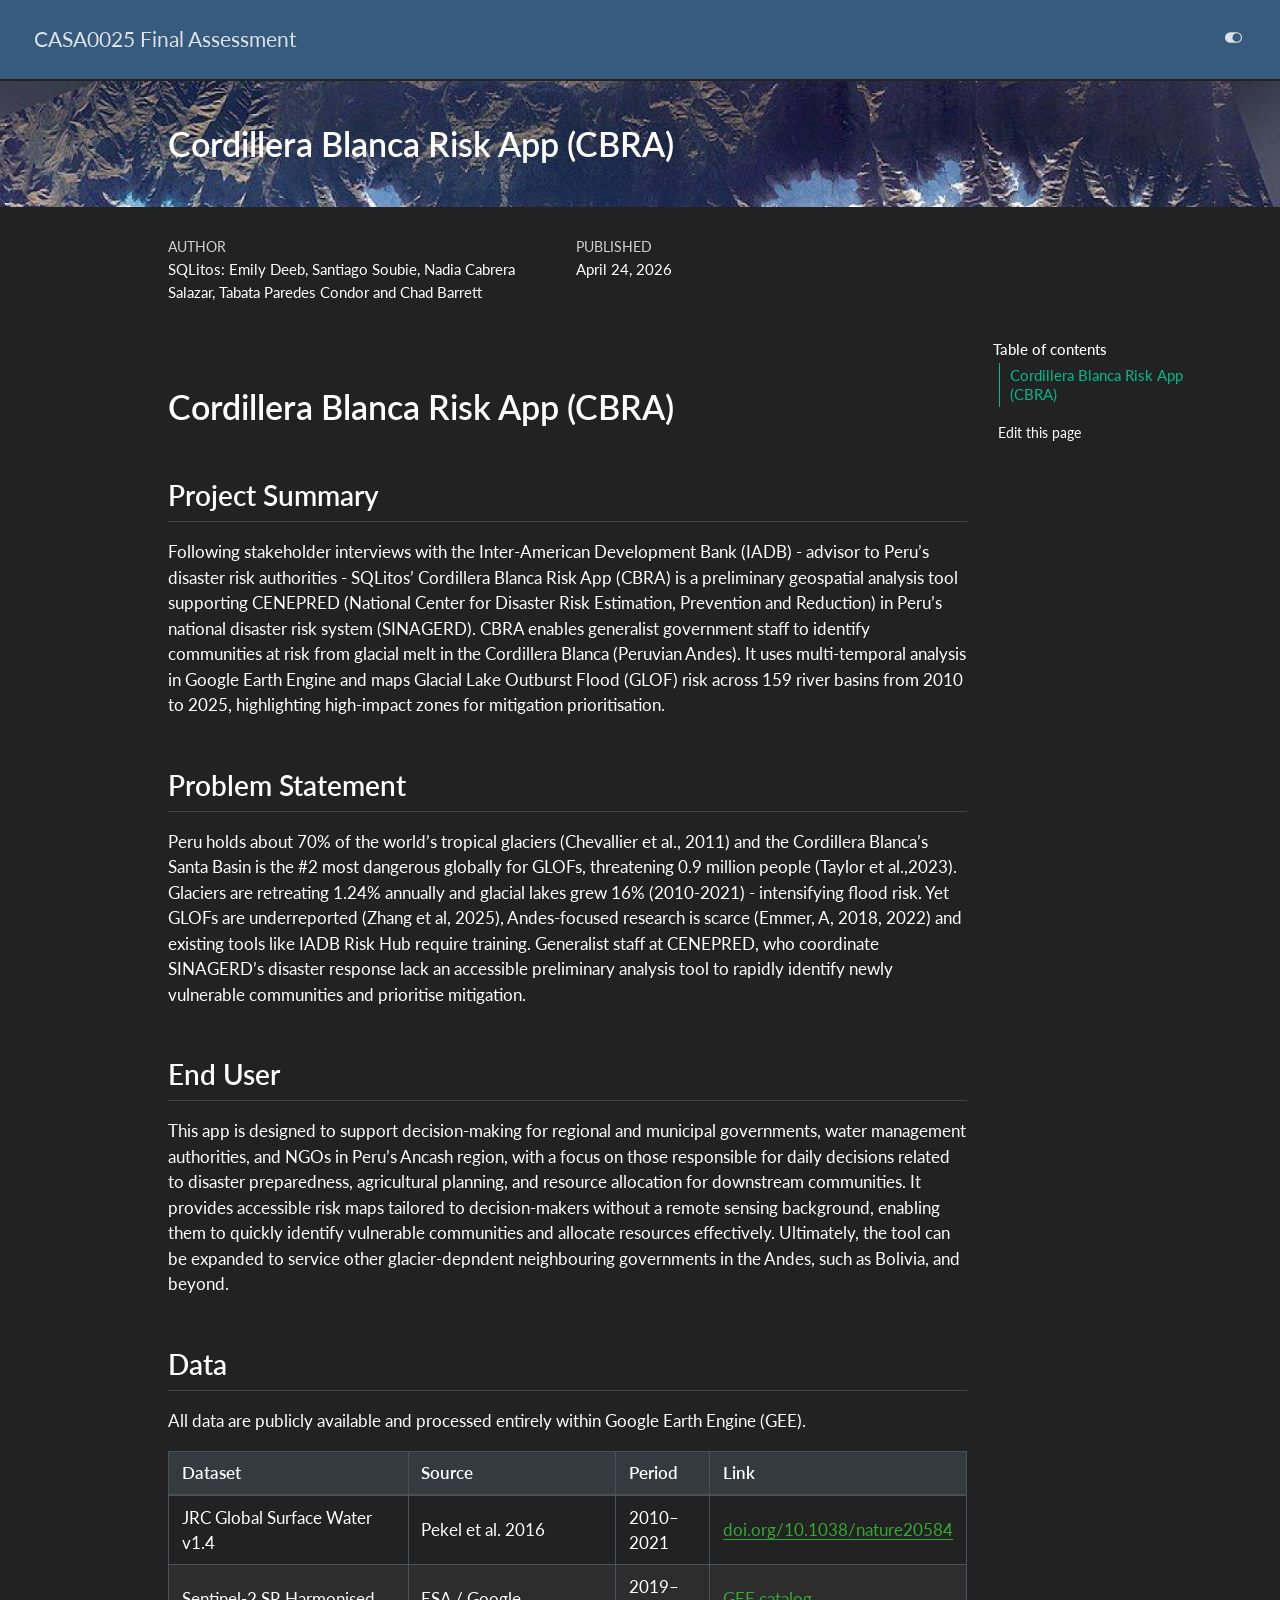
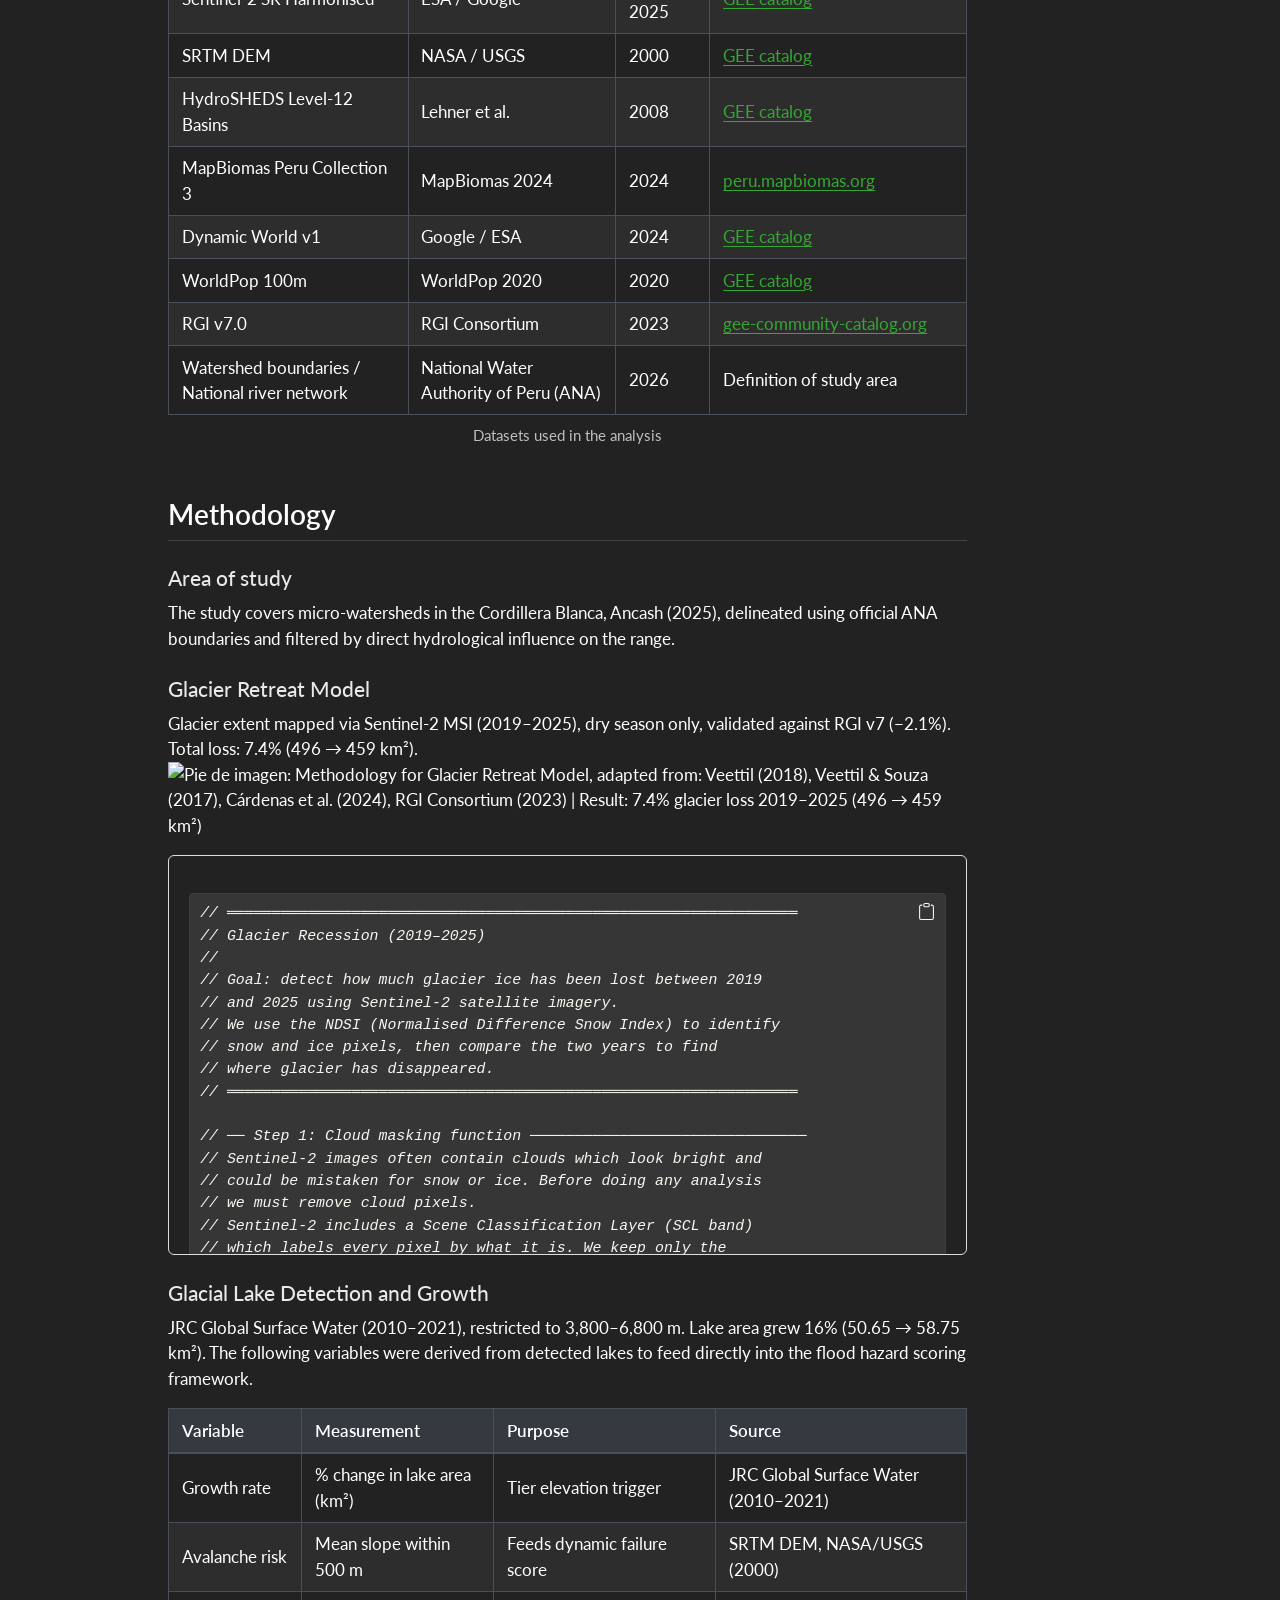
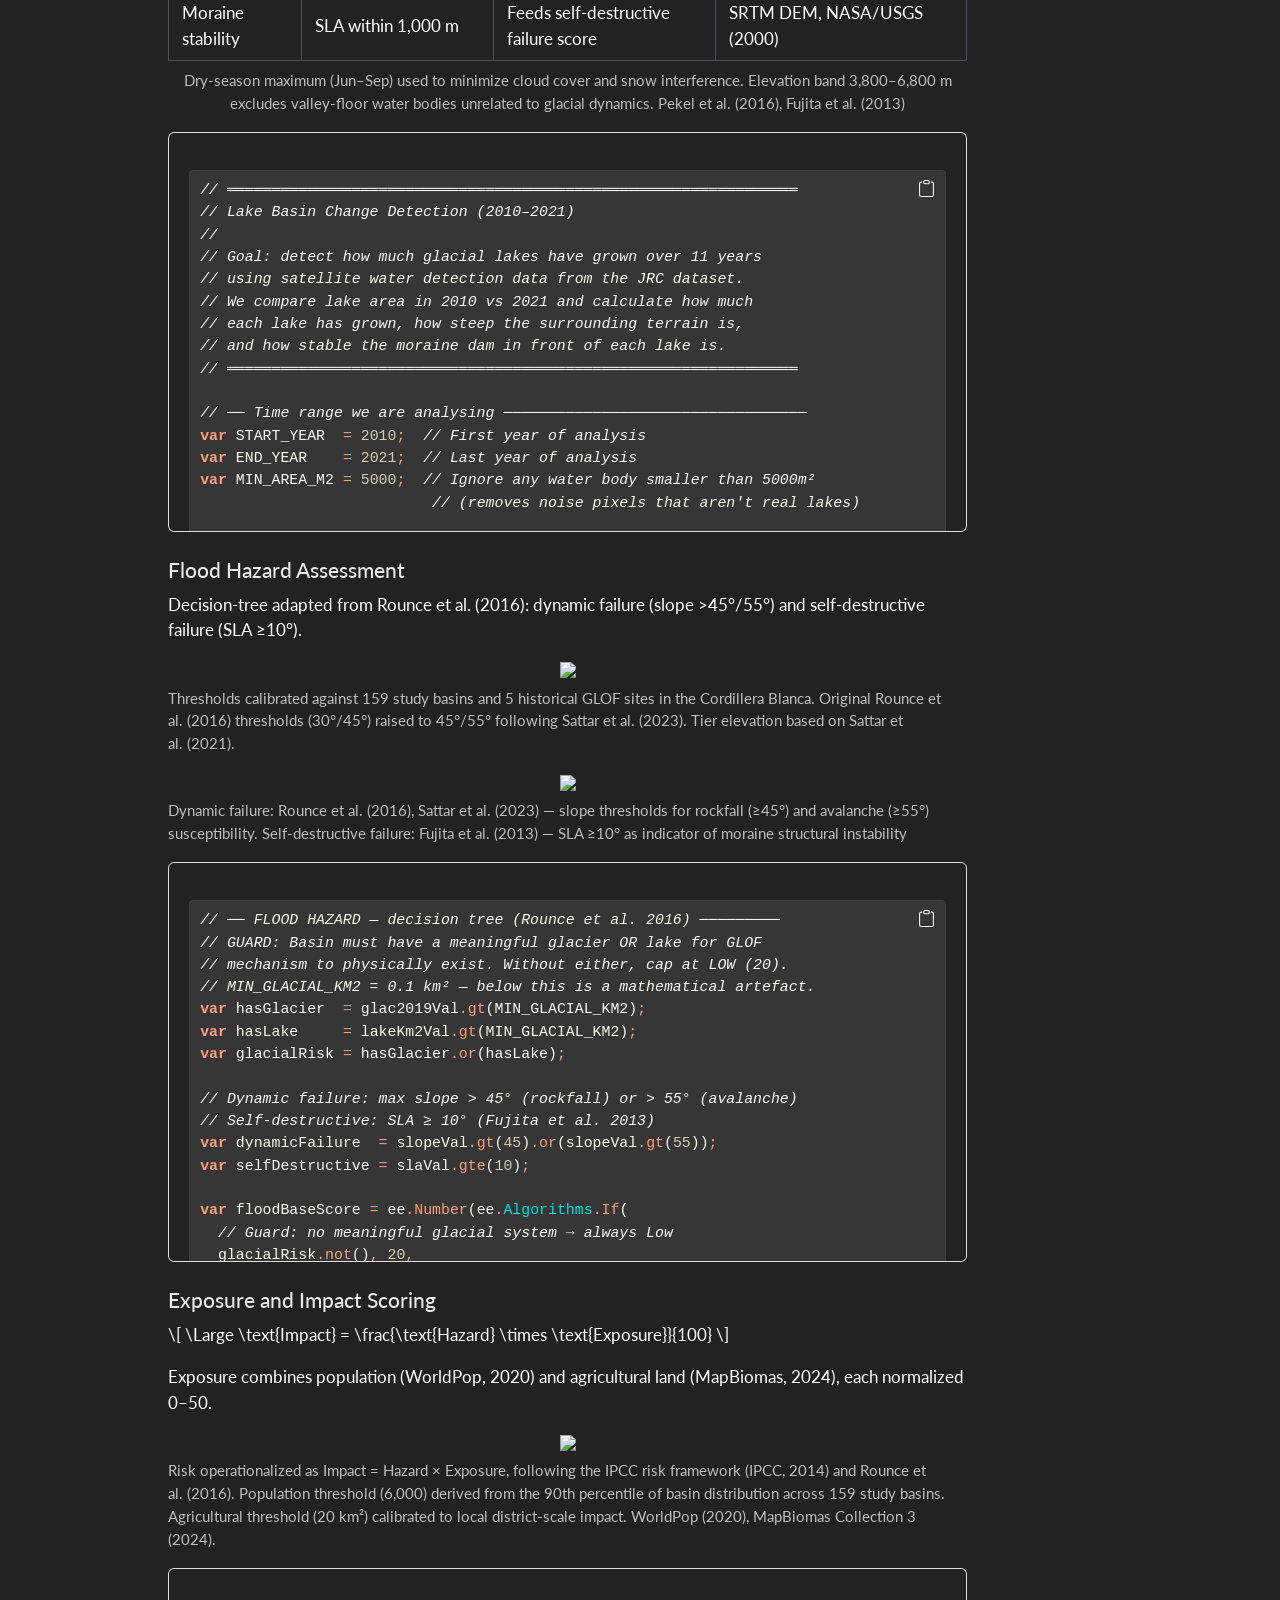
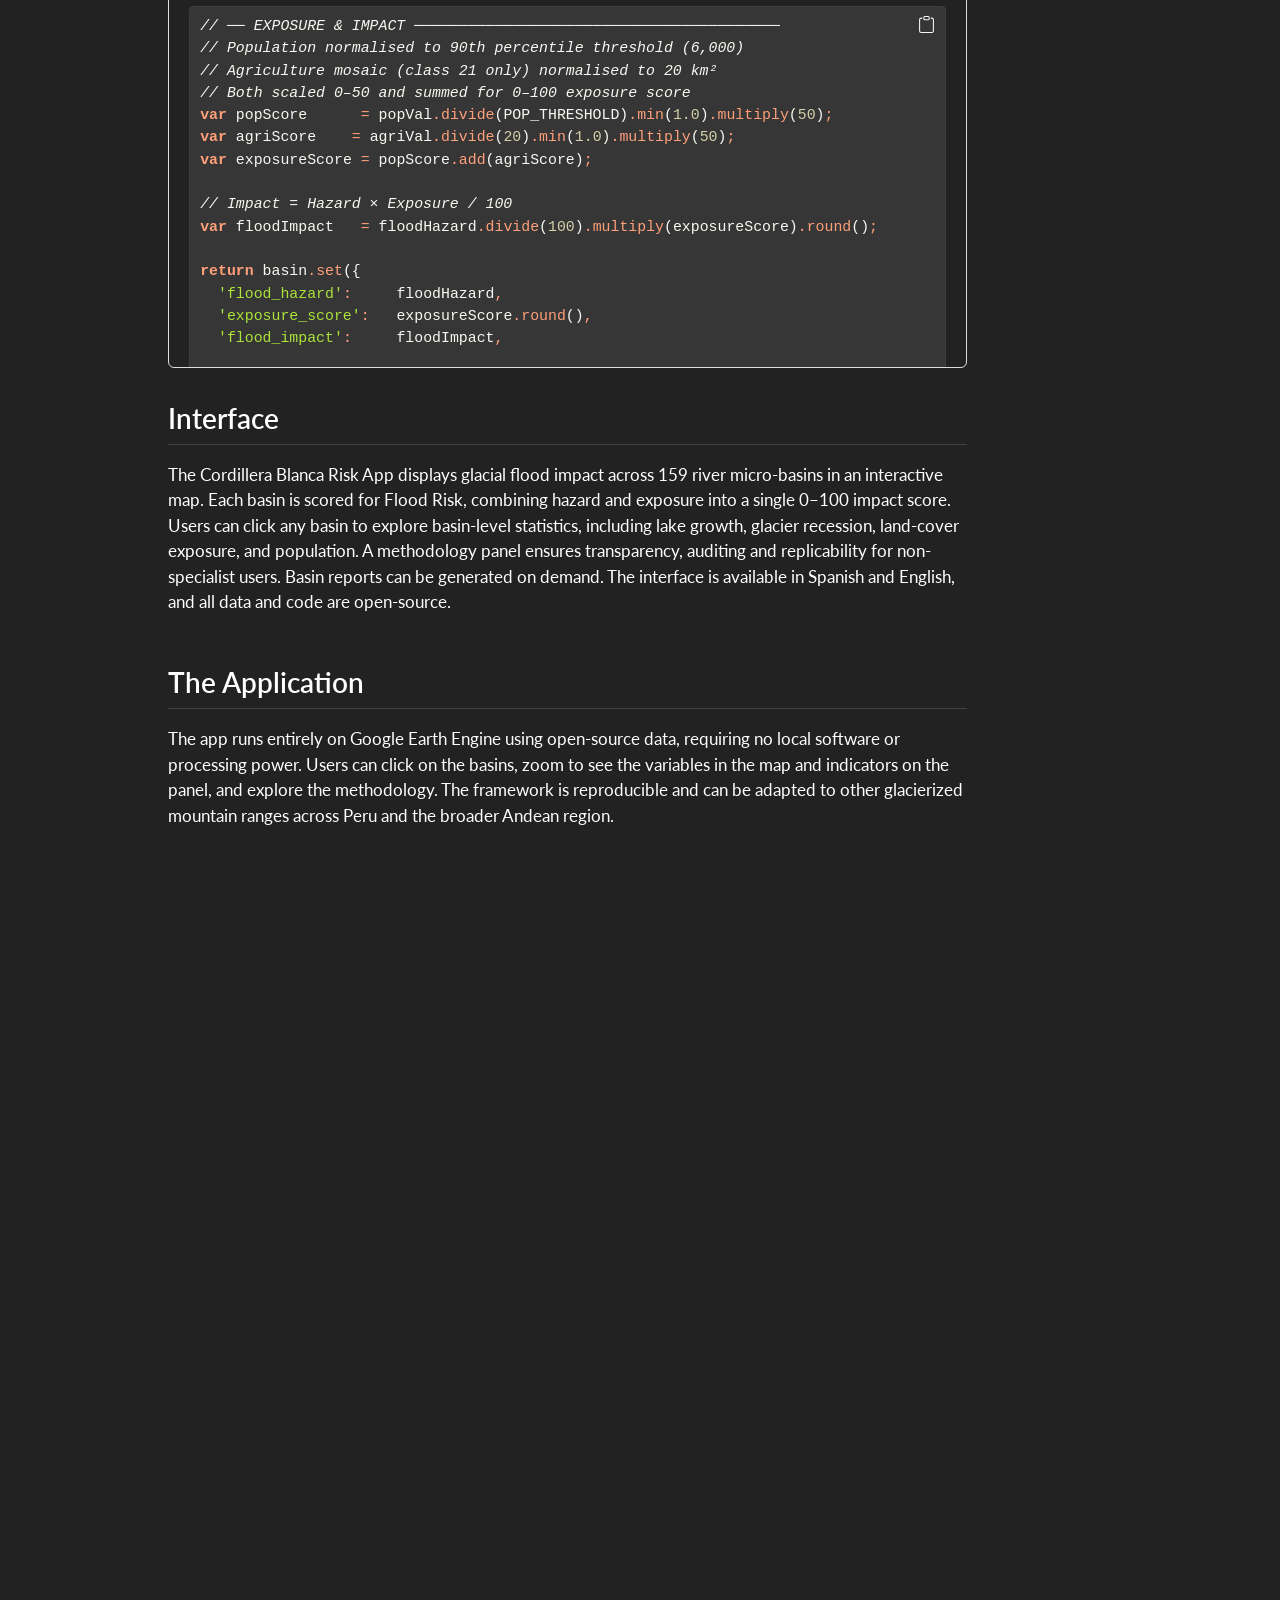
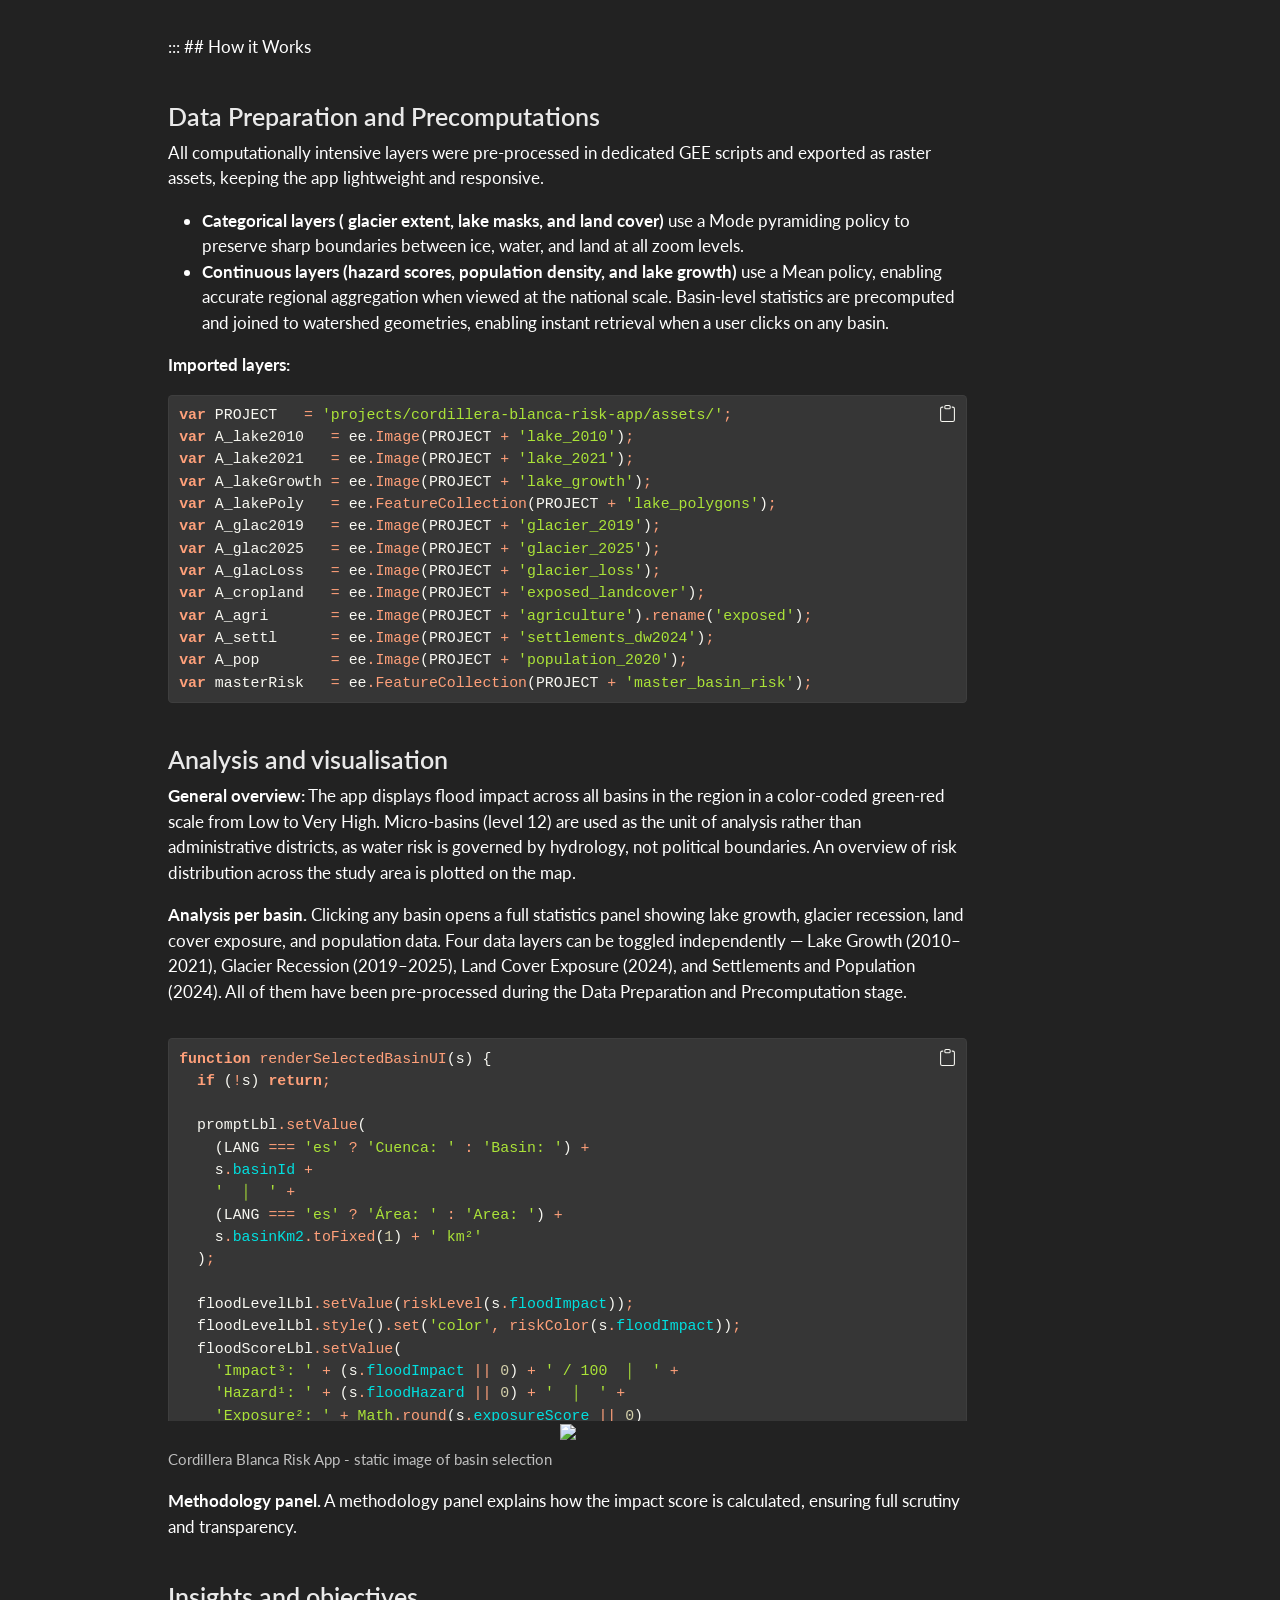
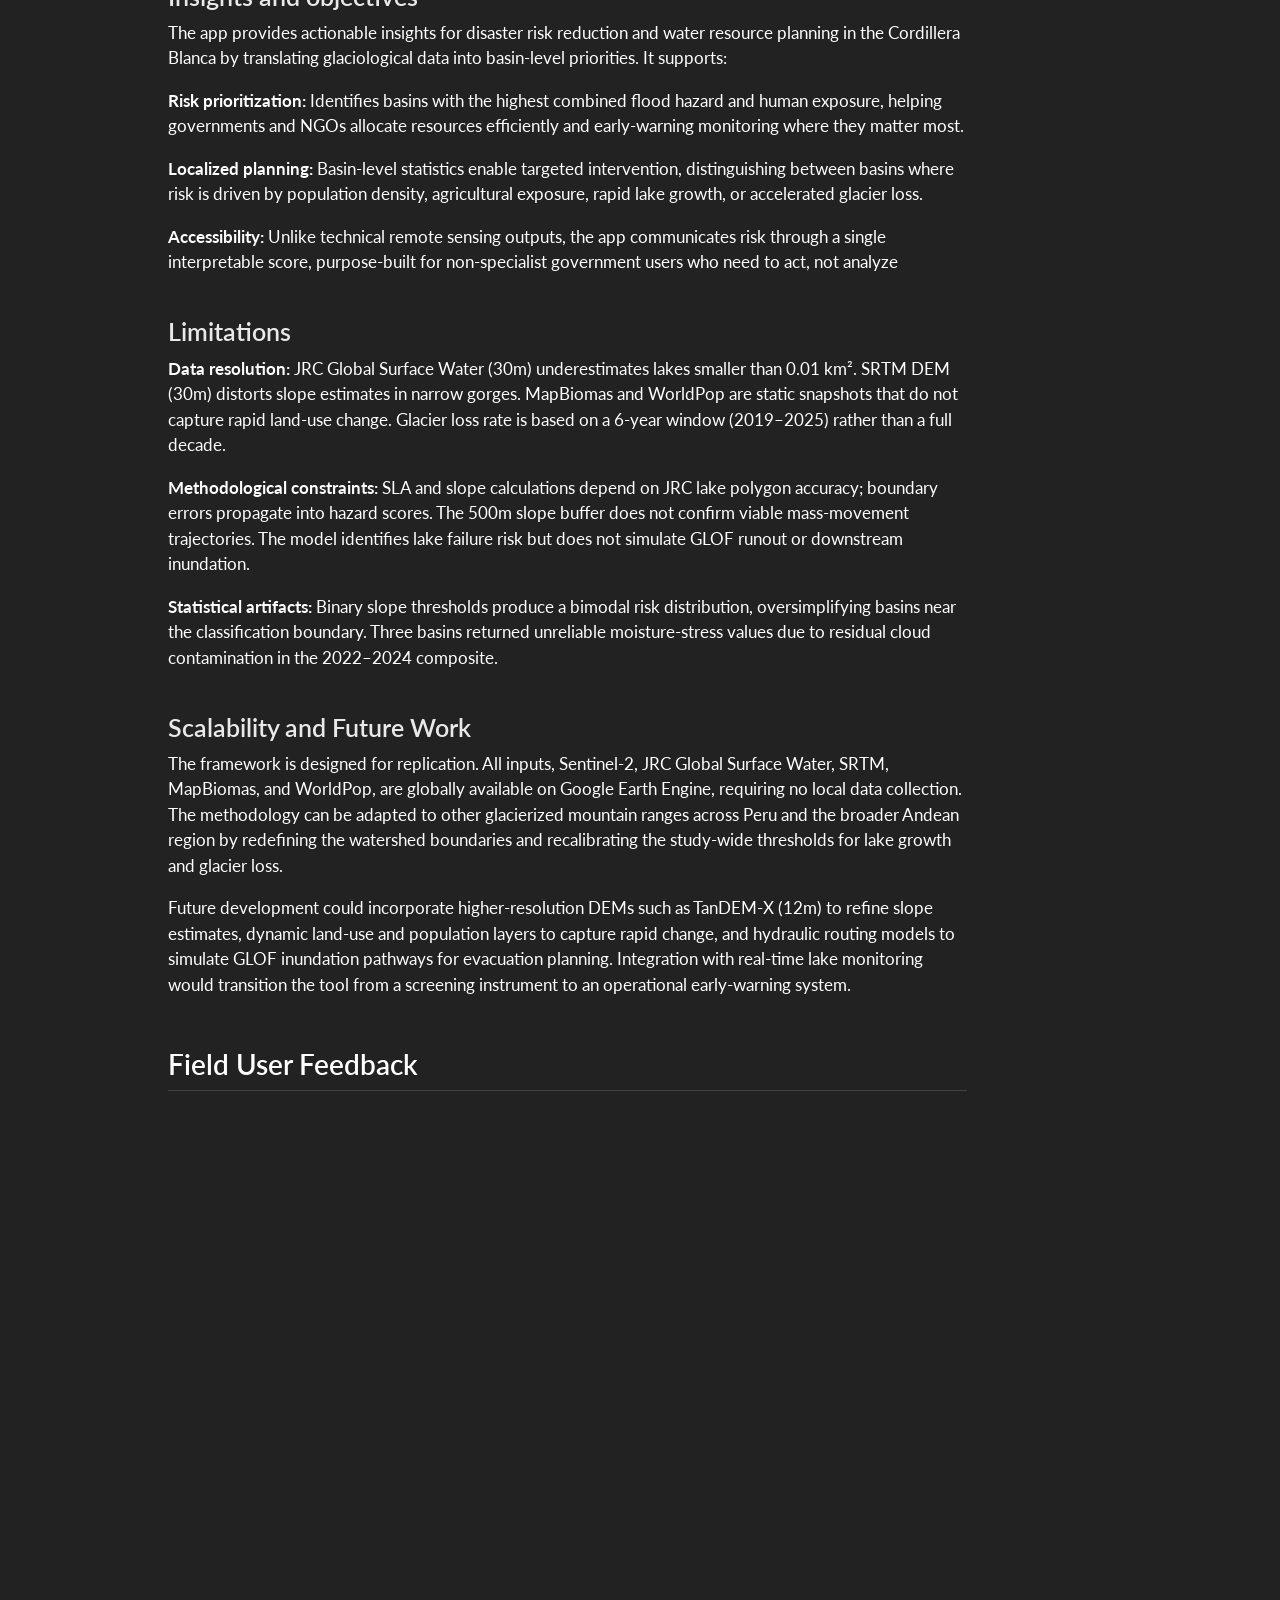
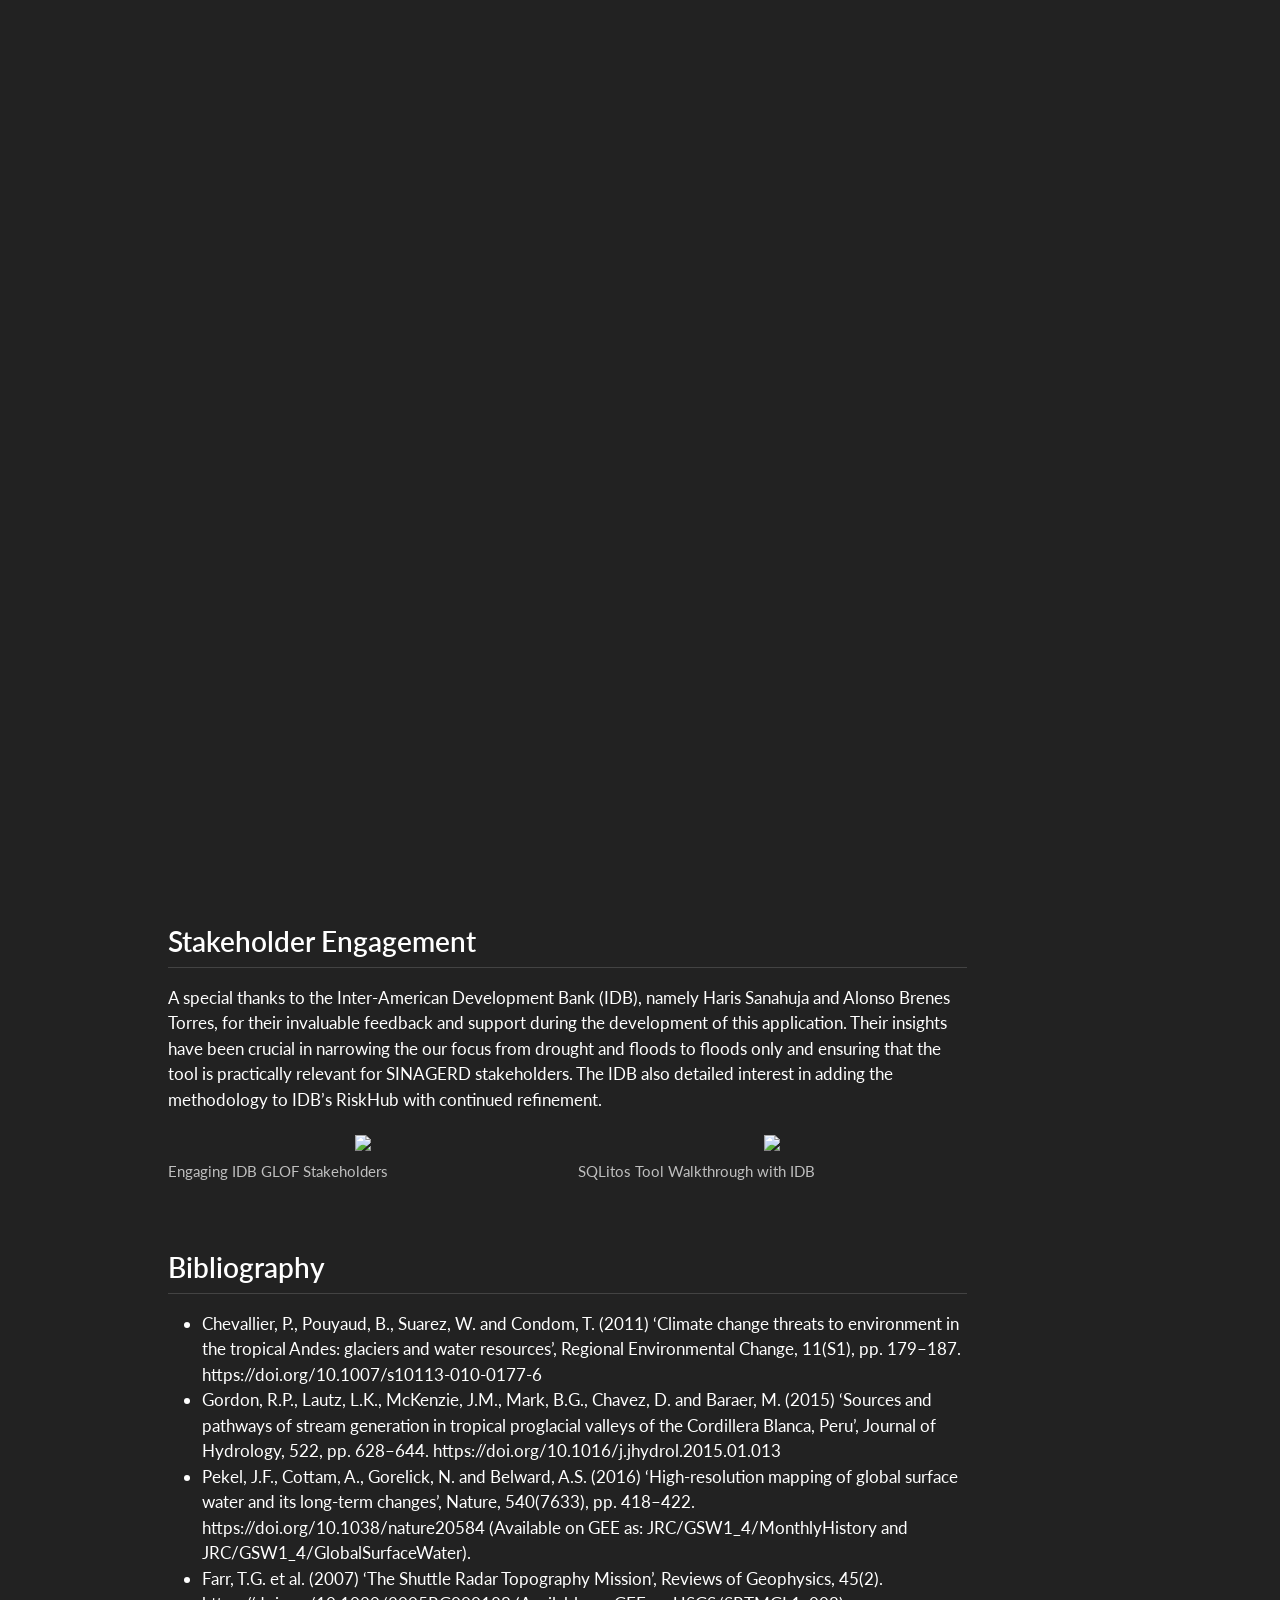
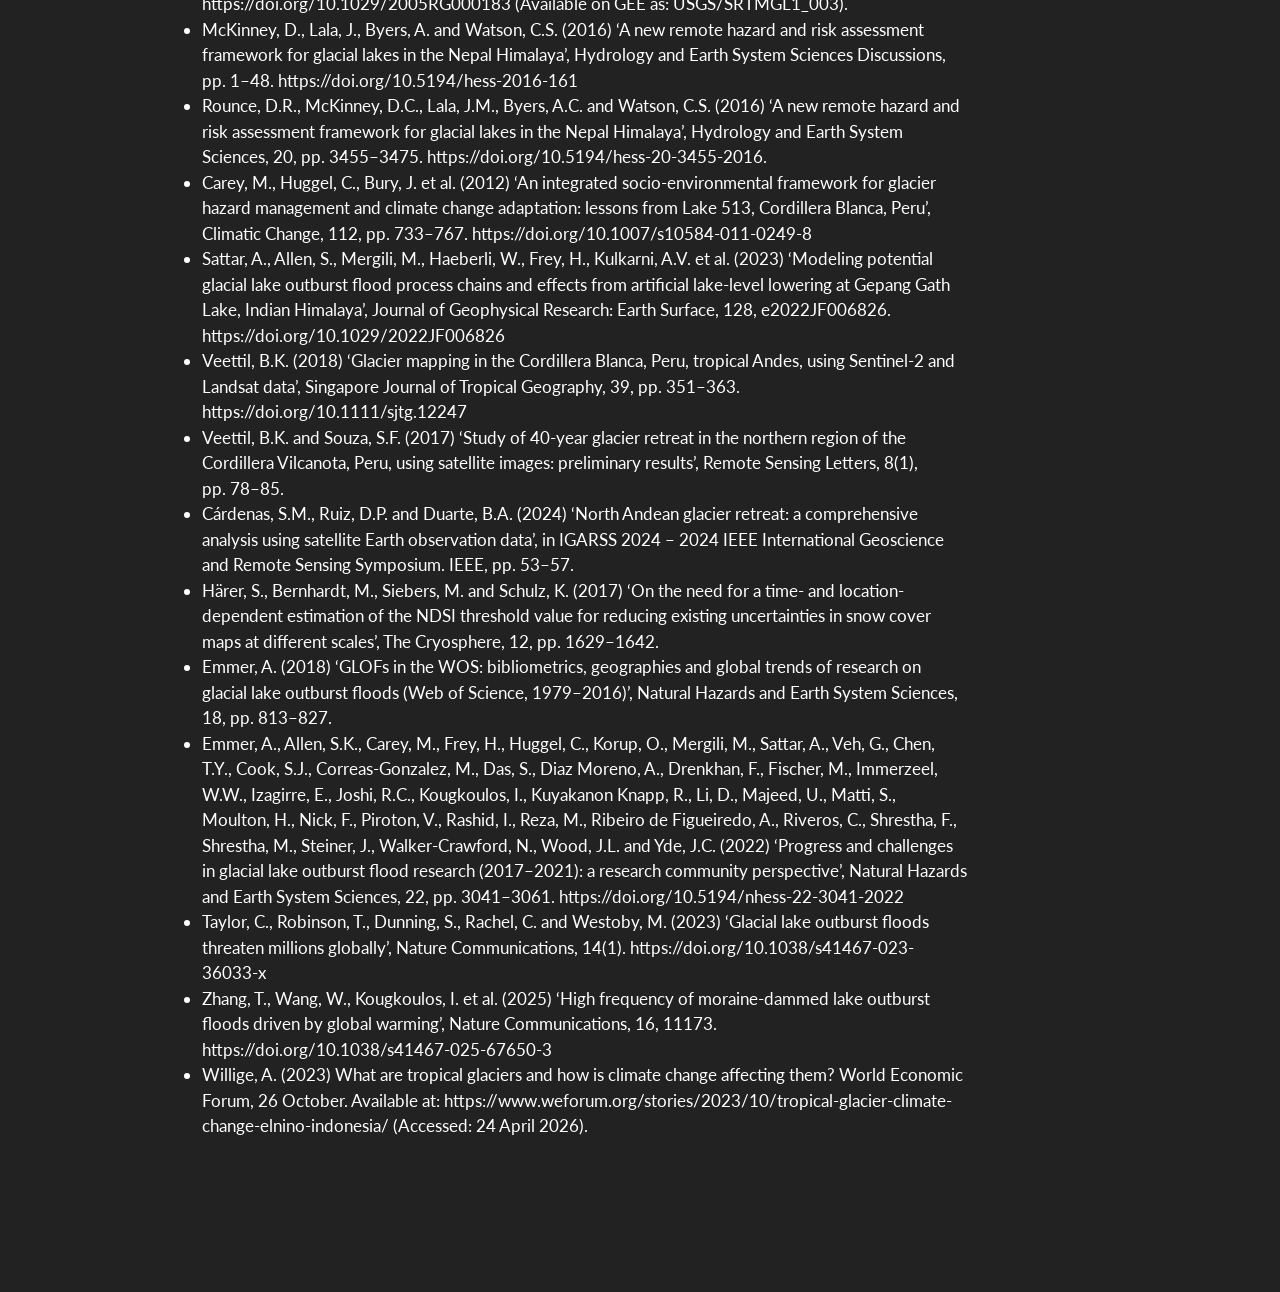
==== docs/index.html @ 8b6f9aa2 "Updated" ====
<!DOCTYPE html>
<html xmlns="http://www.w3.org/1999/xhtml" lang="en" xml:lang="en"><head>

<meta charset="utf-8">
<meta name="generator" content="quarto-1.8.25">

<meta name="viewport" content="width=device-width, initial-scale=1.0, user-scalable=yes">

<meta name="author" content="SQLitos: Emily Deeb, Santiago Soubie, Nadia Cabrera Salazar, Tabata Paredes Condor and Chad Barrett">
<meta name="dcterms.date" content="2026-04-24">

<title>Cordillera Blanca Risk App (CBRA) – CASA0025 Final Assessment</title>
<style>
code{white-space: pre-wrap;}
span.smallcaps{font-variant: small-caps;}
div.columns{display: flex; gap: min(4vw, 1.5em);}
div.column{flex: auto; overflow-x: auto;}
div.hanging-indent{margin-left: 1.5em; text-indent: -1.5em;}
ul.task-list{list-style: none;}
ul.task-list li input[type="checkbox"] {
  width: 0.8em;
  margin: 0 0.8em 0.2em -1em; /* quarto-specific, see https://github.com/quarto-dev/quarto-cli/issues/4556 */ 
  vertical-align: middle;
}
/* CSS for syntax highlighting */
html { -webkit-text-size-adjust: 100%; }
pre > code.sourceCode { white-space: pre; position: relative; }
pre > code.sourceCode > span { display: inline-block; line-height: 1.25; }
pre > code.sourceCode > span:empty { height: 1.2em; }
.sourceCode { overflow: visible; }
code.sourceCode > span { color: inherit; text-decoration: inherit; }
div.sourceCode { margin: 1em 0; }
pre.sourceCode { margin: 0; }
@media screen {
div.sourceCode { overflow: auto; }
}
@media print {
pre > code.sourceCode { white-space: pre-wrap; }
pre > code.sourceCode > span { text-indent: -5em; padding-left: 5em; }
}
pre.numberSource code
  { counter-reset: source-line 0; }
pre.numberSource code > span
  { position: relative; left: -4em; counter-increment: source-line; }
pre.numberSource code > span > a:first-child::before
  { content: counter(source-line);
    position: relative; left: -1em; text-align: right; vertical-align: baseline;
    border: none; display: inline-block;
    -webkit-touch-callout: none; -webkit-user-select: none;
    -khtml-user-select: none; -moz-user-select: none;
    -ms-user-select: none; user-select: none;
    padding: 0 4px; width: 4em;
  }
pre.numberSource { margin-left: 3em;  padding-left: 4px; }
div.sourceCode
  {   }
@media screen {
pre > code.sourceCode > span > a:first-child::before { text-decoration: underline; }
}
</style>


<script src="site_libs/quarto-nav/quarto-nav.js"></script>
<script src="site_libs/quarto-nav/headroom.min.js"></script>
<script src="site_libs/clipboard/clipboard.min.js"></script>
<script src="site_libs/quarto-search/autocomplete.umd.js"></script>
<script src="site_libs/quarto-search/fuse.min.js"></script>
<script src="site_libs/quarto-search/quarto-search.js"></script>
<meta name="quarto:offset" content="./">
<link href="./favicon.ico" rel="icon">
<script src="site_libs/quarto-html/quarto.js" type="module"></script>
<script src="site_libs/quarto-html/tabsets/tabsets.js" type="module"></script>
<script src="site_libs/quarto-html/axe/axe-check.js" type="module"></script>
<script src="site_libs/quarto-html/popper.min.js"></script>
<script src="site_libs/quarto-html/tippy.umd.min.js"></script>
<script src="site_libs/quarto-html/anchor.min.js"></script>
<link href="site_libs/quarto-html/tippy.css" rel="stylesheet">
<link href="site_libs/quarto-html/quarto-syntax-highlighting-7b89279ff1a6dce999919e0e67d4d9ec.css" rel="stylesheet" class="quarto-color-scheme" id="quarto-text-highlighting-styles">
<link href="site_libs/quarto-html/quarto-syntax-highlighting-dark-707d8167ce6003fca903bfe2be84ab7f.css" rel="stylesheet" class="quarto-color-scheme quarto-color-alternate" id="quarto-text-highlighting-styles">
<script src="site_libs/bootstrap/bootstrap.min.js"></script>
<link href="site_libs/bootstrap/bootstrap-icons.css" rel="stylesheet">
<link href="site_libs/bootstrap/bootstrap-be36e18412ce3dc3129007cb59d94232.min.css" rel="stylesheet" append-hash="true" class="quarto-color-scheme" id="quarto-bootstrap" data-mode="light">
<link href="site_libs/bootstrap/bootstrap-dark-a9be74b359d2ad6e813b15b0fdd5b04f.min.css" rel="stylesheet" append-hash="true" class="quarto-color-scheme quarto-color-alternate" id="quarto-bootstrap" data-mode="dark">
<script id="quarto-search-options" type="application/json">{
  "location": "navbar",
  "copy-button": false,
  "collapse-after": 3,
  "panel-placement": "end",
  "type": "overlay",
  "limit": 50,
  "keyboard-shortcut": [
    "f",
    "/",
    "s"
  ],
  "show-item-context": false,
  "language": {
    "search-no-results-text": "No results",
    "search-matching-documents-text": "matching documents",
    "search-copy-link-title": "Copy link to search",
    "search-hide-matches-text": "Hide additional matches",
    "search-more-match-text": "more match in this document",
    "search-more-matches-text": "more matches in this document",
    "search-clear-button-title": "Clear",
    "search-text-placeholder": "",
    "search-detached-cancel-button-title": "Cancel",
    "search-submit-button-title": "Submit",
    "search-label": "Search"
  }
}</script>
<style>

      .quarto-title-block .quarto-title-banner h1,
      .quarto-title-block .quarto-title-banner h2,
      .quarto-title-block .quarto-title-banner h3,
      .quarto-title-block .quarto-title-banner h4,
      .quarto-title-block .quarto-title-banner h5,
      .quarto-title-block .quarto-title-banner h6
      {
        color: white;
      }

      .quarto-title-block .quarto-title-banner {
        color: white;
background-image: url(images/Glacierbanner.jpg);
background-size: cover;
      }
</style>

  <script src="https://cdnjs.cloudflare.com/polyfill/v3/polyfill.min.js?features=es6"></script>
  <script src="https://cdn.jsdelivr.net/npm/mathjax@3/es5/tex-chtml-full.js" type="text/javascript"></script>

<script type="text/javascript">
const typesetMath = (el) => {
  if (window.MathJax) {
    // MathJax Typeset
    window.MathJax.typeset([el]);
  } else if (window.katex) {
    // KaTeX Render
    var mathElements = el.getElementsByClassName("math");
    var macros = [];
    for (var i = 0; i < mathElements.length; i++) {
      var texText = mathElements[i].firstChild;
      if (mathElements[i].tagName == "SPAN" && texText && texText.data) {
        window.katex.render(texText.data, mathElements[i], {
          displayMode: mathElements[i].classList.contains('display'),
          throwOnError: false,
          macros: macros,
          fleqn: false
        });
      }
    }
  }
}
window.Quarto = {
  typesetMath
};
</script>

</head>

<body class="nav-fixed quarto-dark"><script id="quarto-html-before-body" type="application/javascript">
    const toggleBodyColorMode = (bsSheetEl) => {
      const mode = bsSheetEl.getAttribute("data-mode");
      const bodyEl = window.document.querySelector("body");
      if (mode === "dark") {
        bodyEl.classList.add("quarto-dark");
        bodyEl.classList.remove("quarto-light");
      } else {
        bodyEl.classList.add("quarto-light");
        bodyEl.classList.remove("quarto-dark");
      }
    }
    const toggleBodyColorPrimary = () => {
      const bsSheetEl = window.document.querySelector("link#quarto-bootstrap:not([rel=disabled-stylesheet])");
      if (bsSheetEl) {
        toggleBodyColorMode(bsSheetEl);
      }
    }
    const setColorSchemeToggle = (alternate) => {
      const toggles = window.document.querySelectorAll('.quarto-color-scheme-toggle');
      for (let i=0; i < toggles.length; i++) {
        const toggle = toggles[i];
        if (toggle) {
          if (alternate) {
            toggle.classList.add("alternate");
          } else {
            toggle.classList.remove("alternate");
          }
        }
      }
    };
    const toggleColorMode = (alternate) => {
      // Switch the stylesheets
      const primaryStylesheets = window.document.querySelectorAll('link.quarto-color-scheme:not(.quarto-color-alternate)');
      const alternateStylesheets = window.document.querySelectorAll('link.quarto-color-scheme.quarto-color-alternate');
      manageTransitions('#quarto-margin-sidebar .nav-link', false);
      if (alternate) {
        // note: dark is layered on light, we don't disable primary!
        enableStylesheet(alternateStylesheets);
        for (const sheetNode of alternateStylesheets) {
          if (sheetNode.id === "quarto-bootstrap") {
            toggleBodyColorMode(sheetNode);
          }
        }
      } else {
        disableStylesheet(alternateStylesheets);
        enableStylesheet(primaryStylesheets)
        toggleBodyColorPrimary();
      }
      manageTransitions('#quarto-margin-sidebar .nav-link', true);
      // Switch the toggles
      setColorSchemeToggle(alternate)
      // Hack to workaround the fact that safari doesn't
      // properly recolor the scrollbar when toggling (#1455)
      if (navigator.userAgent.indexOf('Safari') > 0 && navigator.userAgent.indexOf('Chrome') == -1) {
        manageTransitions("body", false);
        window.scrollTo(0, 1);
        setTimeout(() => {
          window.scrollTo(0, 0);
          manageTransitions("body", true);
        }, 40);
      }
    }
    const disableStylesheet = (stylesheets) => {
      for (let i=0; i < stylesheets.length; i++) {
        const stylesheet = stylesheets[i];
        stylesheet.rel = 'disabled-stylesheet';
      }
    }
    const enableStylesheet = (stylesheets) => {
      for (let i=0; i < stylesheets.length; i++) {
        const stylesheet = stylesheets[i];
        if(stylesheet.rel !== 'stylesheet') { // for Chrome, which will still FOUC without this check
          stylesheet.rel = 'stylesheet';
        }
      }
    }
    const manageTransitions = (selector, allowTransitions) => {
      const els = window.document.querySelectorAll(selector);
      for (let i=0; i < els.length; i++) {
        const el = els[i];
        if (allowTransitions) {
          el.classList.remove('notransition');
        } else {
          el.classList.add('notransition');
        }
      }
    }
    const isFileUrl = () => {
      return window.location.protocol === 'file:';
    }
    const hasAlternateSentinel = () => {
      let styleSentinel = getColorSchemeSentinel();
      if (styleSentinel !== null) {
        return styleSentinel === "alternate";
      } else {
        return false;
      }
    }
    const setStyleSentinel = (alternate) => {
      const value = alternate ? "alternate" : "default";
      if (!isFileUrl()) {
        window.localStorage.setItem("quarto-color-scheme", value);
      } else {
        localAlternateSentinel = value;
      }
    }
    const getColorSchemeSentinel = () => {
      if (!isFileUrl()) {
        const storageValue = window.localStorage.getItem("quarto-color-scheme");
        return storageValue != null ? storageValue : localAlternateSentinel;
      } else {
        return localAlternateSentinel;
      }
    }
    const toggleGiscusIfUsed = (isAlternate, darkModeDefault) => {
      const baseTheme = document.querySelector('#giscus-base-theme')?.value ?? 'light';
      const alternateTheme = document.querySelector('#giscus-alt-theme')?.value ?? 'dark';
      let newTheme = '';
      if(authorPrefersDark) {
        newTheme = isAlternate ? baseTheme : alternateTheme;
      } else {
        newTheme = isAlternate ? alternateTheme : baseTheme;
      }
      const changeGiscusTheme = () => {
        // From: https://github.com/giscus/giscus/issues/336
        const sendMessage = (message) => {
          const iframe = document.querySelector('iframe.giscus-frame');
          if (!iframe) return;
          iframe.contentWindow.postMessage({ giscus: message }, 'https://giscus.app');
        }
        sendMessage({
          setConfig: {
            theme: newTheme
          }
        });
      }
      const isGiscussLoaded = window.document.querySelector('iframe.giscus-frame') !== null;
      if (isGiscussLoaded) {
        changeGiscusTheme();
      }
    };
    const authorPrefersDark = true;
    const darkModeDefault = authorPrefersDark;
    let localAlternateSentinel = darkModeDefault ? 'alternate' : 'default';
    // Dark / light mode switch
    window.quartoToggleColorScheme = () => {
      // Read the current dark / light value
      let toAlternate = !hasAlternateSentinel();
      toggleColorMode(toAlternate);
      setStyleSentinel(toAlternate);
      toggleGiscusIfUsed(toAlternate, darkModeDefault);
      window.dispatchEvent(new Event('resize'));
    };
    // Switch to dark mode if need be
    if (hasAlternateSentinel()) {
      toggleColorMode(true);
    } else {
      toggleColorMode(false);
    }
  </script>

<div id="quarto-search-results"></div>
  <header id="quarto-header" class="headroom fixed-top quarto-banner">
    <nav class="navbar navbar-expand-lg " data-bs-theme="dark">
      <div class="navbar-container container-fluid">
      <div class="navbar-brand-container mx-auto">
    <a href="./index.html" class="navbar-brand navbar-brand-logo">
    </a>
    <a class="navbar-brand" href="./index.html">
    <span class="navbar-title">CASA0025 Final Assessment</span>
    </a>
  </div>
            <div id="quarto-search" class="" title="Search"></div>
          <button class="navbar-toggler" type="button" data-bs-toggle="collapse" data-bs-target="#navbarCollapse" aria-controls="navbarCollapse" role="menu" aria-expanded="false" aria-label="Toggle navigation" onclick="if (window.quartoToggleHeadroom) { window.quartoToggleHeadroom(); }">
  <span class="navbar-toggler-icon"></span>
</button>
          <div class="collapse navbar-collapse" id="navbarCollapse">
            <ul class="navbar-nav navbar-nav-scroll ms-auto">
  <li class="nav-item compact">
    <a class="nav-link" href="https://github.com/chad-casa/0025_BSA-Group"> <i class="bi bi-github" role="img">
</i> 
<span class="menu-text"></span></a>
  </li>  
</ul>
          </div> <!-- /navcollapse -->
            <div class="quarto-navbar-tools">
  <a href="" class="quarto-color-scheme-toggle quarto-navigation-tool  px-1" onclick="window.quartoToggleColorScheme(); return false;" title="Toggle dark mode"><i class="bi"></i></a>
</div>
      </div> <!-- /container-fluid -->
    </nav>
</header>
<!-- content -->
<header id="title-block-header" class="quarto-title-block default page-columns page-full">
  <div class="quarto-title-banner page-columns page-full">
    <div class="quarto-title column-body">
      <h1 class="title">Cordillera Blanca Risk App (CBRA)</h1>
                      </div>
  </div>
    
  
  <div class="quarto-title-meta">

      <div>
      <div class="quarto-title-meta-heading">Author</div>
      <div class="quarto-title-meta-contents">
               <p>SQLitos: Emily Deeb, Santiago Soubie, Nadia Cabrera Salazar, Tabata Paredes Condor and Chad Barrett </p>
            </div>
    </div>
      
      <div>
      <div class="quarto-title-meta-heading">Published</div>
      <div class="quarto-title-meta-contents">
        <p class="date">April 24, 2026</p>
      </div>
    </div>
    
      
    </div>
    
  
  </header><div id="quarto-content" class="quarto-container page-columns page-rows-contents page-layout-article page-navbar">
<!-- sidebar -->
<!-- margin-sidebar -->
    <div id="quarto-margin-sidebar" class="sidebar margin-sidebar">
        <nav id="TOC" role="doc-toc" class="toc-active">
    <h2 id="toc-title">Table of contents</h2>
   
  <ul>
  <li><a href="#cordillera-blanca-risk-app-cbra" id="toc-cordillera-blanca-risk-app-cbra" class="nav-link active" data-scroll-target="#cordillera-blanca-risk-app-cbra">Cordillera Blanca Risk App (CBRA)</a>
  <ul class="collapse">
  <li><a href="#project-summary" id="toc-project-summary" class="nav-link" data-scroll-target="#project-summary">Project Summary</a></li>
  <li><a href="#problem-statement" id="toc-problem-statement" class="nav-link" data-scroll-target="#problem-statement">Problem Statement</a></li>
  <li><a href="#end-user" id="toc-end-user" class="nav-link" data-scroll-target="#end-user">End User</a></li>
  <li><a href="#data" id="toc-data" class="nav-link" data-scroll-target="#data">Data</a></li>
  <li><a href="#methodology" id="toc-methodology" class="nav-link" data-scroll-target="#methodology">Methodology</a></li>
  <li><a href="#interface" id="toc-interface" class="nav-link" data-scroll-target="#interface">Interface</a></li>
  <li><a href="#the-application" id="toc-the-application" class="nav-link" data-scroll-target="#the-application">The Application</a>
  <ul class="collapse">
  <li><a href="#data-preparation-and-precomputations" id="toc-data-preparation-and-precomputations" class="nav-link" data-scroll-target="#data-preparation-and-precomputations">Data Preparation and Precomputations</a></li>
  <li><a href="#analysis-and-visualisation" id="toc-analysis-and-visualisation" class="nav-link" data-scroll-target="#analysis-and-visualisation">Analysis and visualisation</a></li>
  <li><a href="#insights-and-objectives" id="toc-insights-and-objectives" class="nav-link" data-scroll-target="#insights-and-objectives">Insights and objectives</a></li>
  <li><a href="#limitations" id="toc-limitations" class="nav-link" data-scroll-target="#limitations">Limitations</a></li>
  <li><a href="#scalability-and-future-work" id="toc-scalability-and-future-work" class="nav-link" data-scroll-target="#scalability-and-future-work">Scalability and Future Work</a></li>
  </ul></li>
  <li><a href="#field-user-feedback" id="toc-field-user-feedback" class="nav-link" data-scroll-target="#field-user-feedback">Field User Feedback</a></li>
  <li><a href="#stakeholder-engagement" id="toc-stakeholder-engagement" class="nav-link" data-scroll-target="#stakeholder-engagement">Stakeholder Engagement</a></li>
  <li><a href="#bibliography" id="toc-bibliography" class="nav-link" data-scroll-target="#bibliography">Bibliography</a></li>
  </ul></li>
  </ul>
<div class="toc-actions"><ul><li><a href="https://github.com/chad-casa/0025_BSA-Group/edit/main/index.qmd" class="toc-action"><i class="bi bi-github"></i>Edit this page</a></li></ul></div></nav>
    </div>
<!-- main -->
<main class="content quarto-banner-title-block page-columns page-full" id="quarto-document-content">






<style>
/* Light mode (default) */
table {
  border: 1px solid #dee2e6 !important;
  border-collapse: collapse !important;
}
table th,
table td {
  border: 1px solid #dee2e6 !important;
  padding: 0.5rem 0.75rem !important;
}
table thead th {
  background-color: #f8f9fa !important;
  color: #212529 !important;
  border-bottom: 2px solid #dee2e6 !important;
  font-weight: 600 !important;
}
table tbody tr:nth-child(even) {
  background-color: #f8f9fa;
}
table tbody tr:hover {
  background-color: #e9ecef;
}

/* Dark mode overrides */
.quarto-dark table,
.quarto-dark table th,
.quarto-dark table td {
  border-color: #495057 !important;
}
.quarto-dark table thead th {
  background-color: #343a40 !important;
  color: #ffffff !important;
  border-bottom: 2px solid #495057 !important;
}
.quarto-dark table tbody tr {
  background-color: transparent !important;
  color: #ffffff !important;
}
.quarto-dark table tbody tr:nth-child(even) {
  background-color: rgba(255, 255, 255, 0.05) !important;
}
.quarto-dark table tbody tr:hover {
  background-color: rgba(255, 255, 255, 0.1) !important;
}
</style>
<section id="cordillera-blanca-risk-app-cbra" class="level1 unnumbered page-columns page-full">
<h1 class="unnumbered">Cordillera Blanca Risk App (CBRA)</h1>
<section id="project-summary" class="level2">
<h2 class="anchored" data-anchor-id="project-summary">Project Summary</h2>
<p>Following stakeholder interviews with the Inter-American Development Bank (IADB) - advisor to Peru’s disaster risk authorities - SQLitos’ Cordillera Blanca Risk App (CBRA) is a preliminary geospatial analysis tool supporting CENEPRED (National Center for Disaster Risk Estimation, Prevention and Reduction) in Peru’s national disaster risk system (SINAGERD). CBRA enables generalist government staff to identify communities at risk from glacial melt in the Cordillera Blanca (Peruvian Andes). It uses multi-temporal analysis in Google Earth Engine and maps Glacial Lake Outburst Flood (GLOF) risk across 159 river basins from 2010 to 2025, highlighting high-impact zones for mitigation prioritisation.</p>
</section>
<section id="problem-statement" class="level2">
<h2 class="anchored" data-anchor-id="problem-statement">Problem Statement</h2>
<p>Peru holds about 70% of the world’s tropical glaciers (Chevallier et al., 2011) and the Cordillera Blanca’s Santa Basin is the #2 most dangerous globally for GLOFs, threatening 0.9 million people (Taylor et al.,2023). Glaciers are retreating 1.24% annually and glacial lakes grew 16% (2010-2021) - intensifying flood risk. Yet GLOFs are underreported (Zhang et al, 2025), Andes-focused research is scarce (Emmer, A, 2018, 2022) and existing tools like IADB Risk Hub require training. Generalist staff at CENEPRED, who coordinate SINAGERD’s disaster response lack an accessible preliminary analysis tool to rapidly identify newly vulnerable communities and prioritise mitigation.</p>
</section>
<section id="end-user" class="level2">
<h2 class="anchored" data-anchor-id="end-user">End User</h2>
<p>This app is designed to support decision-making for regional and municipal governments, water management authorities, and NGOs in Peru’s Ancash region, with a focus on those responsible for daily decisions related to disaster preparedness, agricultural planning, and resource allocation for downstream communities. It provides accessible risk maps tailored to decision-makers without a remote sensing background, enabling them to quickly identify vulnerable communities and allocate resources effectively. Ultimately, the tool can be expanded to service other glacier-depndent neighbouring governments in the Andes, such as Bolivia, and beyond.</p>
</section>
<section id="data" class="level2">
<h2 class="anchored" data-anchor-id="data">Data</h2>
<p>All data are publicly available and processed entirely within Google Earth Engine (GEE).</p>
<table>
<caption>
Datasets used in the analysis
</caption>
<thead>
<tr>
<th>
Dataset
</th>
<th>
Source
</th>
<th>
Period
</th>
<th>
Link
</th>
</tr>
</thead>
<tbody>
<tr>
<td>
JRC Global Surface Water v1.4
</td>
<td>
Pekel et al.&nbsp;2016
</td>
<td>
2010–2021
</td>
<td>
<a href="https://doi.org/10.1038/nature20584">doi.org/10.1038/nature20584</a>
</td>
</tr>
<tr>
<td>
Sentinel-2 SR Harmonised
</td>
<td>
ESA / Google
</td>
<td>
2019–2025
</td>
<td>
<a href="https://developers.google.com/earth-engine/datasets/catalog/COPERNICUS_S2_SR_HARMONIZED">GEE catalog</a>
</td>
</tr>
<tr>
<td>
SRTM DEM
</td>
<td>
NASA / USGS
</td>
<td>
2000
</td>
<td>
<a href="https://developers.google.com/earth-engine/datasets/catalog/USGS_SRTMGL1_003">GEE catalog</a>
</td>
</tr>
<tr>
<td>
HydroSHEDS Level-12 Basins
</td>
<td>
Lehner et al.
</td>
<td>
2008
</td>
<td>
<a href="https://developers.google.com/earth-engine/datasets/catalog/WWF_HydroSHEDS_v1_Basins_hybas_12">GEE catalog</a>
</td>
</tr>
<tr>
<td>
MapBiomas Peru Collection 3
</td>
<td>
MapBiomas 2024
</td>
<td>
2024
</td>
<td>
<a href="https://peru.mapbiomas.org/">peru.mapbiomas.org</a>
</td>
</tr>
<tr>
<td>
Dynamic World v1
</td>
<td>
Google / ESA
</td>
<td>
2024
</td>
<td>
<a href="https://developers.google.com/earth-engine/datasets/catalog/GOOGLE_DYNAMICWORLD_V1">GEE catalog</a>
</td>
</tr>
<tr>
<td>
WorldPop 100m
</td>
<td>
WorldPop 2020
</td>
<td>
2020
</td>
<td>
<a href="https://developers.google.com/earth-engine/datasets/catalog/WorldPop_GP_100m_pop">GEE catalog</a>
</td>
</tr>
<tr>
<td>
RGI v7.0
</td>
<td>
RGI Consortium
</td>
<td>
2023
</td>
<td>
<a href="https://gee-community-catalog.org/projects/rgi/">gee-community-catalog.org</a>
</td>
</tr>
<tr>
<td>
Watershed boundaries / National river network
</td>
<td>
National Water Authority of Peru (ANA)
</td>
<td>
2026
</td>
<td>
Definition of study area
</td>
</tr>
</tbody>
</table>
</section>
<section id="methodology" class="level2">
<h2 class="anchored" data-anchor-id="methodology">Methodology</h2>
<section id="area-of-study" class="level4">
<h4 class="anchored" data-anchor-id="area-of-study">Area of study</h4>
<p>The study covers micro-watersheds in the Cordillera Blanca, Ancash (2025), delineated using official ANA boundaries and filtered by direct hydrological influence on the range.</p>
</section>
<section id="glacier-retreat-model" class="level4">
<h4 class="anchored" data-anchor-id="glacier-retreat-model">Glacier Retreat Model</h4>
<p>Glacier extent mapped via Sentinel-2 MSI (2019–2025), dry season only, validated against RGI v7 (−2.1%). Total loss: 7.4% (496 → 459 km²). <img src="images/Glacier_retreat_model.png" class="img-fluid" alt="Pie de imagen: Methodology for Glacier Retreat Model, adapted from: Veettil (2018), Veettil &amp; Souza (2017), Cárdenas et al.&nbsp;(2024), RGI Consortium (2023) | Result: 7.4% glacier loss 2019–2025 (496 → 459 km²)"></p>
<div class="scroll-container" style="overflow-y: scroll; height: 400px; padding: 20px; border: 1px solid #ddd; border-radius: 6px;">
<div class="code-copy-outer-scaffold"><div class="sourceCode" id="cb1"><pre class="sourceCode javascript code-with-copy"><code class="sourceCode javascript"><span id="cb1-1"><a href="#cb1-1" aria-hidden="true" tabindex="-1"></a><span class="co">// ════════════════════════════════════════════════════════════════</span></span>
<span id="cb1-2"><a href="#cb1-2" aria-hidden="true" tabindex="-1"></a><span class="co">// Glacier Recession (2019–2025)</span></span>
<span id="cb1-3"><a href="#cb1-3" aria-hidden="true" tabindex="-1"></a><span class="co">//</span></span>
<span id="cb1-4"><a href="#cb1-4" aria-hidden="true" tabindex="-1"></a><span class="co">// Goal: detect how much glacier ice has been lost between 2019</span></span>
<span id="cb1-5"><a href="#cb1-5" aria-hidden="true" tabindex="-1"></a><span class="co">// and 2025 using Sentinel-2 satellite imagery.</span></span>
<span id="cb1-6"><a href="#cb1-6" aria-hidden="true" tabindex="-1"></a><span class="co">// We use the NDSI (Normalised Difference Snow Index) to identify</span></span>
<span id="cb1-7"><a href="#cb1-7" aria-hidden="true" tabindex="-1"></a><span class="co">// snow and ice pixels, then compare the two years to find</span></span>
<span id="cb1-8"><a href="#cb1-8" aria-hidden="true" tabindex="-1"></a><span class="co">// where glacier has disappeared.</span></span>
<span id="cb1-9"><a href="#cb1-9" aria-hidden="true" tabindex="-1"></a><span class="co">// ════════════════════════════════════════════════════════════════</span></span>
<span id="cb1-10"><a href="#cb1-10" aria-hidden="true" tabindex="-1"></a></span>
<span id="cb1-11"><a href="#cb1-11" aria-hidden="true" tabindex="-1"></a><span class="co">// ── Step 1: Cloud masking function ───────────────────────────────</span></span>
<span id="cb1-12"><a href="#cb1-12" aria-hidden="true" tabindex="-1"></a><span class="co">// Sentinel-2 images often contain clouds which look bright and</span></span>
<span id="cb1-13"><a href="#cb1-13" aria-hidden="true" tabindex="-1"></a><span class="co">// could be mistaken for snow or ice. Before doing any analysis</span></span>
<span id="cb1-14"><a href="#cb1-14" aria-hidden="true" tabindex="-1"></a><span class="co">// we must remove cloud pixels.</span></span>
<span id="cb1-15"><a href="#cb1-15" aria-hidden="true" tabindex="-1"></a><span class="co">// Sentinel-2 includes a Scene Classification Layer (SCL band)</span></span>
<span id="cb1-16"><a href="#cb1-16" aria-hidden="true" tabindex="-1"></a><span class="co">// which labels every pixel by what it is. We keep only the</span></span>
<span id="cb1-17"><a href="#cb1-17" aria-hidden="true" tabindex="-1"></a><span class="co">// pixel types that are safe to use:</span></span>
<span id="cb1-18"><a href="#cb1-18" aria-hidden="true" tabindex="-1"></a><span class="co">//   4  = vegetation (safe)</span></span>
<span id="cb1-19"><a href="#cb1-19" aria-hidden="true" tabindex="-1"></a><span class="co">//   5  = bare soil / rock (safe)</span></span>
<span id="cb1-20"><a href="#cb1-20" aria-hidden="true" tabindex="-1"></a><span class="co">//   6  = water (safe)</span></span>
<span id="cb1-21"><a href="#cb1-21" aria-hidden="true" tabindex="-1"></a><span class="co">//   7  = unclassified (safe to include)</span></span>
<span id="cb1-22"><a href="#cb1-22" aria-hidden="true" tabindex="-1"></a><span class="co">//   11 = snow and ice ← the most important one for us</span></span>
<span id="cb1-23"><a href="#cb1-23" aria-hidden="true" tabindex="-1"></a><span class="co">// Everything else (clouds, cloud shadows, saturated pixels)</span></span>
<span id="cb1-24"><a href="#cb1-24" aria-hidden="true" tabindex="-1"></a><span class="co">// is masked out and treated as missing data</span></span>
<span id="cb1-25"><a href="#cb1-25" aria-hidden="true" tabindex="-1"></a><span class="kw">function</span> <span class="fu">maskS2clouds</span>(image) {</span>
<span id="cb1-26"><a href="#cb1-26" aria-hidden="true" tabindex="-1"></a>  <span class="kw">var</span> scl <span class="op">=</span> image<span class="op">.</span><span class="fu">select</span>(<span class="st">'SCL'</span>)<span class="op">;</span> <span class="co">// Select the classification band</span></span>
<span id="cb1-27"><a href="#cb1-27" aria-hidden="true" tabindex="-1"></a>  <span class="cf">return</span> image<span class="op">.</span><span class="fu">updateMask</span>(</span>
<span id="cb1-28"><a href="#cb1-28" aria-hidden="true" tabindex="-1"></a>    scl<span class="op">.</span><span class="fu">eq</span>(<span class="dv">4</span>)<span class="op">.</span><span class="fu">or</span>(scl<span class="op">.</span><span class="fu">eq</span>(<span class="dv">5</span>))<span class="op">.</span><span class="fu">or</span>(scl<span class="op">.</span><span class="fu">eq</span>(<span class="dv">6</span>))</span>
<span id="cb1-29"><a href="#cb1-29" aria-hidden="true" tabindex="-1"></a>      <span class="op">.</span><span class="fu">or</span>(scl<span class="op">.</span><span class="fu">eq</span>(<span class="dv">7</span>))<span class="op">.</span><span class="fu">or</span>(scl<span class="op">.</span><span class="fu">eq</span>(<span class="dv">11</span>))</span>
<span id="cb1-30"><a href="#cb1-30" aria-hidden="true" tabindex="-1"></a>    <span class="co">// updateMask hides any pixel NOT in this list</span></span>
<span id="cb1-31"><a href="#cb1-31" aria-hidden="true" tabindex="-1"></a>  )<span class="op">;</span></span>
<span id="cb1-32"><a href="#cb1-32" aria-hidden="true" tabindex="-1"></a>}</span>
<span id="cb1-33"><a href="#cb1-33" aria-hidden="true" tabindex="-1"></a></span>
<span id="cb1-34"><a href="#cb1-34" aria-hidden="true" tabindex="-1"></a><span class="co">// ── Step 2: Load and filter the Sentinel-2 image collection ──────</span></span>
<span id="cb1-35"><a href="#cb1-35" aria-hidden="true" tabindex="-1"></a><span class="co">// Sentinel-2 is a European Space Agency satellite that images</span></span>
<span id="cb1-36"><a href="#cb1-36" aria-hidden="true" tabindex="-1"></a><span class="co">// the Earth every 5 days at 10–20m resolution.</span></span>
<span id="cb1-37"><a href="#cb1-37" aria-hidden="true" tabindex="-1"></a><span class="co">// We use the Surface Reflectance version (SR_HARMONIZED) which</span></span>
<span id="cb1-38"><a href="#cb1-38" aria-hidden="true" tabindex="-1"></a><span class="co">// has already been corrected for atmospheric effects like haze.</span></span>
<span id="cb1-39"><a href="#cb1-39" aria-hidden="true" tabindex="-1"></a><span class="co">// We apply three filters before doing any analysis:</span></span>
<span id="cb1-40"><a href="#cb1-40" aria-hidden="true" tabindex="-1"></a><span class="kw">var</span> sentinel2 <span class="op">=</span> ee<span class="op">.</span><span class="fu">ImageCollection</span>(<span class="st">'COPERNICUS/S2_SR_HARMONIZED'</span>)</span>
<span id="cb1-41"><a href="#cb1-41" aria-hidden="true" tabindex="-1"></a>  <span class="op">.</span><span class="fu">filterBounds</span>(STUDY_AREA)                        <span class="co">// Only images that</span></span>
<span id="cb1-42"><a href="#cb1-42" aria-hidden="true" tabindex="-1"></a>                                                  <span class="co">// cover our study area</span></span>
<span id="cb1-43"><a href="#cb1-43" aria-hidden="true" tabindex="-1"></a>  <span class="op">.</span><span class="fu">filter</span>(ee<span class="op">.</span><span class="at">Filter</span><span class="op">.</span><span class="fu">calendarRange</span>(<span class="dv">6</span><span class="op">,</span> <span class="dv">9</span><span class="op">,</span> <span class="st">'month'</span>)) <span class="co">// Only June–September</span></span>
<span id="cb1-44"><a href="#cb1-44" aria-hidden="true" tabindex="-1"></a>                                                  <span class="co">// (dry season = less cloud,</span></span>
<span id="cb1-45"><a href="#cb1-45" aria-hidden="true" tabindex="-1"></a>                                                  <span class="co">// no seasonal snow confusion)</span></span>
<span id="cb1-46"><a href="#cb1-46" aria-hidden="true" tabindex="-1"></a>  <span class="op">.</span><span class="fu">filter</span>(ee<span class="op">.</span><span class="at">Filter</span><span class="op">.</span><span class="fu">lt</span>(<span class="st">'CLOUDY_PIXEL_PERCENTAGE'</span><span class="op">,</span> <span class="dv">20</span>)) <span class="co">// Reject any image</span></span>
<span id="cb1-47"><a href="#cb1-47" aria-hidden="true" tabindex="-1"></a>                                                        <span class="co">// that is more than</span></span>
<span id="cb1-48"><a href="#cb1-48" aria-hidden="true" tabindex="-1"></a>                                                        <span class="co">// 20% cloud covered</span></span>
<span id="cb1-49"><a href="#cb1-49" aria-hidden="true" tabindex="-1"></a>  <span class="op">.</span><span class="fu">map</span>(maskS2clouds)<span class="op">;</span>                             <span class="co">// Apply the pixel-level</span></span>
<span id="cb1-50"><a href="#cb1-50" aria-hidden="true" tabindex="-1"></a>                                                  <span class="co">// cloud mask to every image</span></span>
<span id="cb1-51"><a href="#cb1-51" aria-hidden="true" tabindex="-1"></a></span>
<span id="cb1-52"><a href="#cb1-52" aria-hidden="true" tabindex="-1"></a><span class="co">// ── Step 3: Function to detect glacier extent for any year ────────</span></span>
<span id="cb1-53"><a href="#cb1-53" aria-hidden="true" tabindex="-1"></a><span class="co">// For a given year this function:</span></span>
<span id="cb1-54"><a href="#cb1-54" aria-hidden="true" tabindex="-1"></a><span class="co">// 1. Filters the collection to just that year</span></span>
<span id="cb1-55"><a href="#cb1-55" aria-hidden="true" tabindex="-1"></a><span class="co">// 2. Takes the median of all images (best cloud-free composite)</span></span>
<span id="cb1-56"><a href="#cb1-56" aria-hidden="true" tabindex="-1"></a><span class="co">// 3. Computes NDSI to identify snow and ice</span></span>
<span id="cb1-57"><a href="#cb1-57" aria-hidden="true" tabindex="-1"></a><span class="co">// 4. Applies a water filter to avoid confusing lakes with glaciers</span></span>
<span id="cb1-58"><a href="#cb1-58" aria-hidden="true" tabindex="-1"></a><span class="co">// 5. Returns a binary image: 1 = glacier, 0 = not glacier</span></span>
<span id="cb1-59"><a href="#cb1-59" aria-hidden="true" tabindex="-1"></a><span class="kw">function</span> <span class="fu">getGlacierMask</span>(year) {</span>
<span id="cb1-60"><a href="#cb1-60" aria-hidden="true" tabindex="-1"></a></span>
<span id="cb1-61"><a href="#cb1-61" aria-hidden="true" tabindex="-1"></a>  <span class="co">// Combine all dry-season images from this year into one</span></span>
<span id="cb1-62"><a href="#cb1-62" aria-hidden="true" tabindex="-1"></a>  <span class="co">// clean composite by taking the median value of each pixel.</span></span>
<span id="cb1-63"><a href="#cb1-63" aria-hidden="true" tabindex="-1"></a>  <span class="co">// Median is used rather than mean because it is more robust</span></span>
<span id="cb1-64"><a href="#cb1-64" aria-hidden="true" tabindex="-1"></a>  <span class="co">// to outliers — a single cloudy image won't skew the result.</span></span>
<span id="cb1-65"><a href="#cb1-65" aria-hidden="true" tabindex="-1"></a>  <span class="kw">var</span> composite <span class="op">=</span> sentinel2</span>
<span id="cb1-66"><a href="#cb1-66" aria-hidden="true" tabindex="-1"></a>    <span class="op">.</span><span class="fu">filter</span>(ee<span class="op">.</span><span class="at">Filter</span><span class="op">.</span><span class="fu">calendarRange</span>(year<span class="op">,</span> year<span class="op">,</span> <span class="st">'year'</span>))</span>
<span id="cb1-67"><a href="#cb1-67" aria-hidden="true" tabindex="-1"></a>    <span class="op">.</span><span class="fu">median</span>()       <span class="co">// One clean image from multiple observations</span></span>
<span id="cb1-68"><a href="#cb1-68" aria-hidden="true" tabindex="-1"></a>    <span class="op">.</span><span class="fu">clip</span>(STUDY_AREA)<span class="op">;</span></span>
<span id="cb1-69"><a href="#cb1-69" aria-hidden="true" tabindex="-1"></a></span>
<span id="cb1-70"><a href="#cb1-70" aria-hidden="true" tabindex="-1"></a>  <span class="co">// ── NDSI calculation ────────────────────────────────────────</span></span>
<span id="cb1-71"><a href="#cb1-71" aria-hidden="true" tabindex="-1"></a>  <span class="co">// NDSI = (Green - SWIR) / (Green + SWIR)</span></span>
<span id="cb1-72"><a href="#cb1-72" aria-hidden="true" tabindex="-1"></a>  <span class="co">// Snow and ice reflect green light strongly but absorb</span></span>
<span id="cb1-73"><a href="#cb1-73" aria-hidden="true" tabindex="-1"></a>  <span class="co">// shortwave infrared (SWIR). This makes their NDSI value</span></span>
<span id="cb1-74"><a href="#cb1-74" aria-hidden="true" tabindex="-1"></a>  <span class="co">// strongly positive (close to +1).</span></span>
<span id="cb1-75"><a href="#cb1-75" aria-hidden="true" tabindex="-1"></a>  <span class="co">// Vegetation, rock, and soil have low or negative NDSI.</span></span>
<span id="cb1-76"><a href="#cb1-76" aria-hidden="true" tabindex="-1"></a>  <span class="co">// For Sentinel-2: Green = Band 3, SWIR = Band 11</span></span>
<span id="cb1-77"><a href="#cb1-77" aria-hidden="true" tabindex="-1"></a>  <span class="co">// normalizedDifference handles the formula automatically</span></span>
<span id="cb1-78"><a href="#cb1-78" aria-hidden="true" tabindex="-1"></a>  <span class="co">// and avoids division by zero errors.</span></span>
<span id="cb1-79"><a href="#cb1-79" aria-hidden="true" tabindex="-1"></a>  <span class="co">// Threshold 0.35: pixels with NDSI ≥ 0.35 are classified</span></span>
<span id="cb1-80"><a href="#cb1-80" aria-hidden="true" tabindex="-1"></a>  <span class="co">// as glacier/snow. This is the standard glaciology threshold.</span></span>
<span id="cb1-81"><a href="#cb1-81" aria-hidden="true" tabindex="-1"></a>  <span class="cf">return</span> composite<span class="op">.</span><span class="fu">normalizedDifference</span>([<span class="st">'B3'</span><span class="op">,</span> <span class="st">'B11'</span>])</span>
<span id="cb1-82"><a href="#cb1-82" aria-hidden="true" tabindex="-1"></a>    <span class="op">.</span><span class="fu">gte</span>(<span class="fl">0.35</span>)                        <span class="co">// Apply the 0.35 threshold</span></span>
<span id="cb1-83"><a href="#cb1-83" aria-hidden="true" tabindex="-1"></a></span>
<span id="cb1-84"><a href="#cb1-84" aria-hidden="true" tabindex="-1"></a>    <span class="co">// ── Water filter ───────────────────────────────────────</span></span>
<span id="cb1-85"><a href="#cb1-85" aria-hidden="true" tabindex="-1"></a>    <span class="co">// Problem: lakes and rivers also have high NDSI because</span></span>
<span id="cb1-86"><a href="#cb1-86" aria-hidden="true" tabindex="-1"></a>    <span class="co">// water also absorbs SWIR. Without this filter we would</span></span>
<span id="cb1-87"><a href="#cb1-87" aria-hidden="true" tabindex="-1"></a>    <span class="co">// incorrectly classify lakes as glaciers.</span></span>
<span id="cb1-88"><a href="#cb1-88" aria-hidden="true" tabindex="-1"></a>    <span class="co">// Solution: ice reflects NIR (Band 8) strongly, but water</span></span>
<span id="cb1-89"><a href="#cb1-89" aria-hidden="true" tabindex="-1"></a>    <span class="co">// absorbs NIR almost completely. So we require NIR &gt; 1000</span></span>
<span id="cb1-90"><a href="#cb1-90" aria-hidden="true" tabindex="-1"></a>    <span class="co">// (in raw Sentinel-2 units, where 10000 = 100% reflectance,</span></span>
<span id="cb1-91"><a href="#cb1-91" aria-hidden="true" tabindex="-1"></a>    <span class="co">// so 1000 = 10% reflectance minimum).</span></span>
<span id="cb1-92"><a href="#cb1-92" aria-hidden="true" tabindex="-1"></a>    <span class="co">// This removes water bodies while keeping snow and ice.</span></span>
<span id="cb1-93"><a href="#cb1-93" aria-hidden="true" tabindex="-1"></a>    <span class="op">.</span><span class="fu">and</span>(composite<span class="op">.</span><span class="fu">select</span>(<span class="st">'B8'</span>)<span class="op">.</span><span class="fu">gt</span>(<span class="dv">1000</span>))</span>
<span id="cb1-94"><a href="#cb1-94" aria-hidden="true" tabindex="-1"></a></span>
<span id="cb1-95"><a href="#cb1-95" aria-hidden="true" tabindex="-1"></a>    <span class="op">.</span><span class="fu">rename</span>(<span class="st">'glacier'</span>)  <span class="co">// Name the output band 'glacier'</span></span>
<span id="cb1-96"><a href="#cb1-96" aria-hidden="true" tabindex="-1"></a>    <span class="op">.</span><span class="fu">toFloat</span>()<span class="op">;</span>         <span class="co">// Convert to floating point for export</span></span>
<span id="cb1-97"><a href="#cb1-97" aria-hidden="true" tabindex="-1"></a>}</span>
<span id="cb1-98"><a href="#cb1-98" aria-hidden="true" tabindex="-1"></a></span>
<span id="cb1-99"><a href="#cb1-99" aria-hidden="true" tabindex="-1"></a><span class="co">// ── Step 4: Create glacier maps for 2019 and 2025 ────────────────</span></span>
<span id="cb1-100"><a href="#cb1-100" aria-hidden="true" tabindex="-1"></a><span class="kw">var</span> glacierMask2019 <span class="op">=</span> <span class="fu">getGlacierMask</span>(<span class="dv">2019</span>)<span class="op">;</span> <span class="co">// Glacier extent in 2019</span></span>
<span id="cb1-101"><a href="#cb1-101" aria-hidden="true" tabindex="-1"></a><span class="kw">var</span> glacierMask2025 <span class="op">=</span> <span class="fu">getGlacierMask</span>(<span class="dv">2025</span>)<span class="op">;</span> <span class="co">// Glacier extent in 2025</span></span>
<span id="cb1-102"><a href="#cb1-102" aria-hidden="true" tabindex="-1"></a></span>
<span id="cb1-103"><a href="#cb1-103" aria-hidden="true" tabindex="-1"></a><span class="co">// ── Step 5: Calculate glacier loss ───────────────────────────────</span></span>
<span id="cb1-104"><a href="#cb1-104" aria-hidden="true" tabindex="-1"></a><span class="co">// Subtract 2025 from 2019:</span></span>
<span id="cb1-105"><a href="#cb1-105" aria-hidden="true" tabindex="-1"></a><span class="co">//   2019 pixel = 1, 2025 pixel = 1 → result = 0  (still glacier)</span></span>
<span id="cb1-106"><a href="#cb1-106" aria-hidden="true" tabindex="-1"></a><span class="co">//   2019 pixel = 1, 2025 pixel = 0 → result = 1  (glacier LOST)</span></span>
<span id="cb1-107"><a href="#cb1-107" aria-hidden="true" tabindex="-1"></a><span class="co">//   2019 pixel = 0, 2025 pixel = 0 → result = 0  (never glacier)</span></span>
<span id="cb1-108"><a href="#cb1-108" aria-hidden="true" tabindex="-1"></a><span class="co">//   2019 pixel = 0, 2025 pixel = 1 → result = -1 (new glacier?)</span></span>
<span id="cb1-109"><a href="#cb1-109" aria-hidden="true" tabindex="-1"></a><span class="co">// .gt(0) keeps only the positive values — pixels that were glacier</span></span>
<span id="cb1-110"><a href="#cb1-110" aria-hidden="true" tabindex="-1"></a><span class="co">// in 2019 but are no longer glacier in 2025. These are the areas</span></span>
<span id="cb1-111"><a href="#cb1-111" aria-hidden="true" tabindex="-1"></a><span class="co">// of confirmed glacier recession over the 6-year period.</span></span>
<span id="cb1-112"><a href="#cb1-112" aria-hidden="true" tabindex="-1"></a><span class="kw">var</span> glacierLoss <span class="op">=</span> glacierMask2019<span class="op">.</span><span class="fu">subtract</span>(glacierMask2025)</span>
<span id="cb1-113"><a href="#cb1-113" aria-hidden="true" tabindex="-1"></a>  <span class="op">.</span><span class="fu">gt</span>(<span class="dv">0</span>)</span>
<span id="cb1-114"><a href="#cb1-114" aria-hidden="true" tabindex="-1"></a>  <span class="op">.</span><span class="fu">rename</span>(<span class="st">'glacier_loss'</span>)</span>
<span id="cb1-115"><a href="#cb1-115" aria-hidden="true" tabindex="-1"></a>  <span class="op">.</span><span class="fu">toFloat</span>()<span class="op">;</span></span>
<span id="cb1-116"><a href="#cb1-116" aria-hidden="true" tabindex="-1"></a></span>
<span id="cb1-117"><a href="#cb1-117" aria-hidden="true" tabindex="-1"></a><span class="co">// ── Add layers to map for visual inspection ───────────────────────</span></span>
<span id="cb1-118"><a href="#cb1-118" aria-hidden="true" tabindex="-1"></a><span class="co">// All hidden by default — turn on in the Layers panel to verify</span></span>
<span id="cb1-119"><a href="#cb1-119" aria-hidden="true" tabindex="-1"></a><span class="co">// the glacier detection looks correct before exporting</span></span>
<span id="cb1-120"><a href="#cb1-120" aria-hidden="true" tabindex="-1"></a></span>
<span id="cb1-121"><a href="#cb1-121" aria-hidden="true" tabindex="-1"></a><span class="bu">Map</span><span class="op">.</span><span class="fu">addLayer</span>(glacierMask2019<span class="op">.</span><span class="fu">selfMask</span>()<span class="op">,</span></span>
<span id="cb1-122"><a href="#cb1-122" aria-hidden="true" tabindex="-1"></a>  {<span class="dt">palette</span><span class="op">:</span>[<span class="st">'ffffff'</span>]<span class="op">,</span> <span class="dt">opacity</span><span class="op">:</span><span class="fl">0.5</span>}<span class="op">,</span> <span class="co">// White = glacier in 2019</span></span>
<span id="cb1-123"><a href="#cb1-123" aria-hidden="true" tabindex="-1"></a>  <span class="st">'Glacier 2019 (white)'</span><span class="op">,</span> <span class="kw">false</span>)<span class="op">;</span></span>
<span id="cb1-124"><a href="#cb1-124" aria-hidden="true" tabindex="-1"></a></span>
<span id="cb1-125"><a href="#cb1-125" aria-hidden="true" tabindex="-1"></a><span class="bu">Map</span><span class="op">.</span><span class="fu">addLayer</span>(glacierMask2025<span class="op">.</span><span class="fu">selfMask</span>()<span class="op">,</span></span>
<span id="cb1-126"><a href="#cb1-126" aria-hidden="true" tabindex="-1"></a>  {<span class="dt">palette</span><span class="op">:</span>[<span class="st">'00e5ff'</span>]<span class="op">,</span> <span class="dt">opacity</span><span class="op">:</span><span class="fl">0.8</span>}<span class="op">,</span> <span class="co">// Cyan = glacier in 2025</span></span>
<span id="cb1-127"><a href="#cb1-127" aria-hidden="true" tabindex="-1"></a>  <span class="st">'Glacier 2025 (cyan)'</span><span class="op">,</span> <span class="kw">false</span>)<span class="op">;</span></span>
<span id="cb1-128"><a href="#cb1-128" aria-hidden="true" tabindex="-1"></a></span>
<span id="cb1-129"><a href="#cb1-129" aria-hidden="true" tabindex="-1"></a><span class="bu">Map</span><span class="op">.</span><span class="fu">addLayer</span>(glacierLoss<span class="op">.</span><span class="fu">selfMask</span>()<span class="op">,</span></span>
<span id="cb1-130"><a href="#cb1-130" aria-hidden="true" tabindex="-1"></a>  {<span class="dt">palette</span><span class="op">:</span>[<span class="st">'FF4444'</span>]<span class="op">,</span> <span class="dt">opacity</span><span class="op">:</span><span class="fl">0.8</span>}<span class="op">,</span> <span class="co">// Red = lost between 2019–2025</span></span>
<span id="cb1-131"><a href="#cb1-131" aria-hidden="true" tabindex="-1"></a>  <span class="st">'Glacier loss (red)'</span><span class="op">,</span> <span class="kw">false</span>)<span class="op">;</span></span></code></pre></div><button title="Copy to Clipboard" class="code-copy-button"><i class="bi"></i></button></div>
</div>
</section>
<section id="glacial-lake-detection-and-growth" class="level4">
<h4 class="anchored" data-anchor-id="glacial-lake-detection-and-growth">Glacial Lake Detection and Growth</h4>
<p>JRC Global Surface Water (2010–2021), restricted to 3,800–6,800 m. Lake area grew 16% (50.65 → 58.75 km²). The following variables were derived from detected lakes to feed directly into the flood hazard scoring framework.</p>
<table>
<caption>
Dry-season maximum (Jun–Sep) used to minimize cloud cover and snow interference. Elevation band 3,800–6,800 m excludes valley-floor water bodies unrelated to glacial dynamics. Pekel et al.&nbsp;(2016), Fujita et al.&nbsp;(2013)
</caption>
<thead>
<tr>
<th>
Variable
</th>
<th>
Measurement
</th>
<th>
Purpose
</th>
<th>
Source
</th>
</tr>
</thead>
<tbody>
<tr>
<td>
Growth rate
</td>
<td>
% change in lake area (km²)
</td>
<td>
Tier elevation trigger
</td>
<td>
JRC Global Surface Water (2010–2021)
</td>
</tr>
<tr>
<td>
Avalanche risk
</td>
<td>
Mean slope within 500 m
</td>
<td>
Feeds dynamic failure score
</td>
<td>
SRTM DEM, NASA/USGS (2000)
</td>
</tr>
<tr>
<td>
Moraine stability
</td>
<td>
SLA within 1,000 m
</td>
<td>
Feeds self-destructive failure score
</td>
<td>
SRTM DEM, NASA/USGS (2000)
</td>
</tr>
</tbody>
</table>
<div class="scroll-container" style="overflow-y: scroll; height: 400px; padding: 20px; border: 1px solid #ddd; border-radius: 6px;">
<div class="code-copy-outer-scaffold"><div class="sourceCode" id="cb2"><pre class="sourceCode javascript code-with-copy"><code class="sourceCode javascript"><span id="cb2-1"><a href="#cb2-1" aria-hidden="true" tabindex="-1"></a><span class="co">// ════════════════════════════════════════════════════════════════</span></span>
<span id="cb2-2"><a href="#cb2-2" aria-hidden="true" tabindex="-1"></a><span class="co">// Lake Basin Change Detection (2010–2021)</span></span>
<span id="cb2-3"><a href="#cb2-3" aria-hidden="true" tabindex="-1"></a><span class="co">// </span></span>
<span id="cb2-4"><a href="#cb2-4" aria-hidden="true" tabindex="-1"></a><span class="co">// Goal: detect how much glacial lakes have grown over 11 years</span></span>
<span id="cb2-5"><a href="#cb2-5" aria-hidden="true" tabindex="-1"></a><span class="co">// using satellite water detection data from the JRC dataset.</span></span>
<span id="cb2-6"><a href="#cb2-6" aria-hidden="true" tabindex="-1"></a><span class="co">// We compare lake area in 2010 vs 2021 and calculate how much</span></span>
<span id="cb2-7"><a href="#cb2-7" aria-hidden="true" tabindex="-1"></a><span class="co">// each lake has grown, how steep the surrounding terrain is,</span></span>
<span id="cb2-8"><a href="#cb2-8" aria-hidden="true" tabindex="-1"></a><span class="co">// and how stable the moraine dam in front of each lake is.</span></span>
<span id="cb2-9"><a href="#cb2-9" aria-hidden="true" tabindex="-1"></a><span class="co">// ════════════════════════════════════════════════════════════════</span></span>
<span id="cb2-10"><a href="#cb2-10" aria-hidden="true" tabindex="-1"></a></span>
<span id="cb2-11"><a href="#cb2-11" aria-hidden="true" tabindex="-1"></a><span class="co">// ── Time range we are analysing ──────────────────────────────────</span></span>
<span id="cb2-12"><a href="#cb2-12" aria-hidden="true" tabindex="-1"></a><span class="kw">var</span> START_YEAR  <span class="op">=</span> <span class="dv">2010</span><span class="op">;</span>  <span class="co">// First year of analysis</span></span>
<span id="cb2-13"><a href="#cb2-13" aria-hidden="true" tabindex="-1"></a><span class="kw">var</span> END_YEAR    <span class="op">=</span> <span class="dv">2021</span><span class="op">;</span>  <span class="co">// Last year of analysis</span></span>
<span id="cb2-14"><a href="#cb2-14" aria-hidden="true" tabindex="-1"></a><span class="kw">var</span> MIN_AREA_M2 <span class="op">=</span> <span class="dv">5000</span><span class="op">;</span>  <span class="co">// Ignore any water body smaller than 5000m²</span></span>
<span id="cb2-15"><a href="#cb2-15" aria-hidden="true" tabindex="-1"></a>                          <span class="co">// (removes noise pixels that aren't real lakes)</span></span>
<span id="cb2-16"><a href="#cb2-16" aria-hidden="true" tabindex="-1"></a></span>
<span id="cb2-17"><a href="#cb2-17" aria-hidden="true" tabindex="-1"></a><span class="co">// ── Load the JRC water dataset ────────────────────────────────────</span></span>
<span id="cb2-18"><a href="#cb2-18" aria-hidden="true" tabindex="-1"></a><span class="co">// JRC Global Surface Water (Pekel et al. 2016) records every month</span></span>
<span id="cb2-19"><a href="#cb2-19" aria-hidden="true" tabindex="-1"></a><span class="co">// whether each 30m pixel on Earth was water, land, or unobserved.</span></span>
<span id="cb2-20"><a href="#cb2-20" aria-hidden="true" tabindex="-1"></a><span class="co">// It goes back to 1984 using Landsat satellite imagery.</span></span>
<span id="cb2-21"><a href="#cb2-21" aria-hidden="true" tabindex="-1"></a><span class="kw">var</span> jrcMonthly <span class="op">=</span> ee<span class="op">.</span><span class="fu">ImageCollection</span>(<span class="st">'JRC/GSW1_4/MonthlyHistory'</span>)<span class="op">;</span></span>
<span id="cb2-22"><a href="#cb2-22" aria-hidden="true" tabindex="-1"></a></span>
<span id="cb2-23"><a href="#cb2-23" aria-hidden="true" tabindex="-1"></a><span class="co">// ── Function: create a lake map for any given year ────────────────</span></span>
<span id="cb2-24"><a href="#cb2-24" aria-hidden="true" tabindex="-1"></a><span class="co">// This function takes a year number and returns a binary image:</span></span>
<span id="cb2-25"><a href="#cb2-25" aria-hidden="true" tabindex="-1"></a><span class="co">// 1 = water pixel, 0 = not water</span></span>
<span id="cb2-26"><a href="#cb2-26" aria-hidden="true" tabindex="-1"></a><span class="co">// We only look at June–September (dry season) because:</span></span>
<span id="cb2-27"><a href="#cb2-27" aria-hidden="true" tabindex="-1"></a><span class="co">// - Cloud cover is lowest in the dry season</span></span>
<span id="cb2-28"><a href="#cb2-28" aria-hidden="true" tabindex="-1"></a><span class="co">// - Snow melt is minimal so water pixels are clearly lakes not snow</span></span>
<span id="cb2-29"><a href="#cb2-29" aria-hidden="true" tabindex="-1"></a><span class="co">// - Lake area is most stable so we get a consistent measurement</span></span>
<span id="cb2-30"><a href="#cb2-30" aria-hidden="true" tabindex="-1"></a><span class="kw">function</span> <span class="fu">getJRCWaterMask</span>(year) {</span>
<span id="cb2-31"><a href="#cb2-31" aria-hidden="true" tabindex="-1"></a>  <span class="kw">var</span> start <span class="op">=</span> ee<span class="op">.</span><span class="at">Date</span><span class="op">.</span><span class="fu">fromYMD</span>(year<span class="op">,</span> <span class="dv">6</span><span class="op">,</span> <span class="dv">1</span>)<span class="op">;</span>  <span class="co">// 1st June</span></span>
<span id="cb2-32"><a href="#cb2-32" aria-hidden="true" tabindex="-1"></a>  <span class="kw">var</span> end   <span class="op">=</span> ee<span class="op">.</span><span class="at">Date</span><span class="op">.</span><span class="fu">fromYMD</span>(year<span class="op">,</span> <span class="dv">9</span><span class="op">,</span> <span class="dv">30</span>)<span class="op">;</span> <span class="co">// 30th September</span></span>
<span id="cb2-33"><a href="#cb2-33" aria-hidden="true" tabindex="-1"></a></span>
<span id="cb2-34"><a href="#cb2-34" aria-hidden="true" tabindex="-1"></a>  <span class="cf">return</span> jrcMonthly</span>
<span id="cb2-35"><a href="#cb2-35" aria-hidden="true" tabindex="-1"></a>    <span class="op">.</span><span class="fu">filterDate</span>(start<span class="op">,</span> end)        <span class="co">// Keep only June–September images</span></span>
<span id="cb2-36"><a href="#cb2-36" aria-hidden="true" tabindex="-1"></a>    <span class="op">.</span><span class="fu">map</span>(<span class="kw">function</span>(img) {</span>
<span id="cb2-37"><a href="#cb2-37" aria-hidden="true" tabindex="-1"></a>      <span class="cf">return</span> img<span class="op">.</span><span class="fu">eq</span>(<span class="dv">2</span>)<span class="op">;</span>            <span class="co">// Value 2 = permanent water in JRC</span></span>
<span id="cb2-38"><a href="#cb2-38" aria-hidden="true" tabindex="-1"></a>                                   <span class="co">// (value 1 = seasonal, 0 = land)</span></span>
<span id="cb2-39"><a href="#cb2-39" aria-hidden="true" tabindex="-1"></a>    })</span>
<span id="cb2-40"><a href="#cb2-40" aria-hidden="true" tabindex="-1"></a>    <span class="op">.</span><span class="fu">max</span>()                         <span class="co">// Take the maximum across all months</span></span>
<span id="cb2-41"><a href="#cb2-41" aria-hidden="true" tabindex="-1"></a>                                   <span class="co">// so if water appears in ANY month</span></span>
<span id="cb2-42"><a href="#cb2-42" aria-hidden="true" tabindex="-1"></a>                                   <span class="co">// that pixel counts as water</span></span>
<span id="cb2-43"><a href="#cb2-43" aria-hidden="true" tabindex="-1"></a>    <span class="op">.</span><span class="fu">clip</span>(STUDY_AREA)               <span class="co">// Cut to our study rectangle</span></span>
<span id="cb2-44"><a href="#cb2-44" aria-hidden="true" tabindex="-1"></a>    <span class="op">.</span><span class="fu">eq</span>(<span class="dv">1</span>)                         <span class="co">// Convert to binary: 1=water, 0=other</span></span>
<span id="cb2-45"><a href="#cb2-45" aria-hidden="true" tabindex="-1"></a>    <span class="op">.</span><span class="fu">and</span>(elevMask)                 <span class="co">// Apply elevation filter: only keep</span></span>
<span id="cb2-46"><a href="#cb2-46" aria-hidden="true" tabindex="-1"></a>                                   <span class="co">// pixels between 3800m and 6800m</span></span>
<span id="cb2-47"><a href="#cb2-47" aria-hidden="true" tabindex="-1"></a>                                   <span class="co">// (glacial lake elevation range)</span></span>
<span id="cb2-48"><a href="#cb2-48" aria-hidden="true" tabindex="-1"></a>    <span class="op">.</span><span class="fu">rename</span>(<span class="st">'water'</span>)<span class="op">;</span>              <span class="co">// Name the band 'water' for clarity</span></span>
<span id="cb2-49"><a href="#cb2-49" aria-hidden="true" tabindex="-1"></a>}</span>
<span id="cb2-50"><a href="#cb2-50" aria-hidden="true" tabindex="-1"></a></span>
<span id="cb2-51"><a href="#cb2-51" aria-hidden="true" tabindex="-1"></a><span class="co">// ── Create lake maps for 2010 and 2021 ───────────────────────────</span></span>
<span id="cb2-52"><a href="#cb2-52" aria-hidden="true" tabindex="-1"></a><span class="kw">var</span> lakeMask2010 <span class="op">=</span> <span class="fu">getJRCWaterMask</span>(<span class="dv">2010</span>)<span class="op">;</span></span>
<span id="cb2-53"><a href="#cb2-53" aria-hidden="true" tabindex="-1"></a><span class="kw">var</span> lakeMask2021 <span class="op">=</span> <span class="fu">getJRCWaterMask</span>(<span class="dv">2021</span>)<span class="op">;</span></span>
<span id="cb2-54"><a href="#cb2-54" aria-hidden="true" tabindex="-1"></a></span>
<span id="cb2-55"><a href="#cb2-55" aria-hidden="true" tabindex="-1"></a><span class="co">// ── Print total lake area to the console ─────────────────────────</span></span>
<span id="cb2-56"><a href="#cb2-56" aria-hidden="true" tabindex="-1"></a><span class="co">// This is a quick sanity check — we count all water pixels and</span></span>
<span id="cb2-57"><a href="#cb2-57" aria-hidden="true" tabindex="-1"></a><span class="co">// multiply by pixel area (30m × 30m = 900m² = 0.0009 km²)</span></span>
<span id="cb2-58"><a href="#cb2-58" aria-hidden="true" tabindex="-1"></a><span class="fu">print</span>(<span class="st">'2010 lake area km²:'</span><span class="op">,</span> ee<span class="op">.</span><span class="fu">Number</span>(</span>
<span id="cb2-59"><a href="#cb2-59" aria-hidden="true" tabindex="-1"></a>  lakeMask2010<span class="op">.</span><span class="fu">reduceRegion</span>({</span>
<span id="cb2-60"><a href="#cb2-60" aria-hidden="true" tabindex="-1"></a>    <span class="dt">reducer</span><span class="op">:</span>   ee<span class="op">.</span><span class="at">Reducer</span><span class="op">.</span><span class="fu">sum</span>()<span class="op">,</span>  <span class="co">// Add up all the 1s (water pixels)</span></span>
<span id="cb2-61"><a href="#cb2-61" aria-hidden="true" tabindex="-1"></a>    <span class="dt">geometry</span><span class="op">:</span>  STUDY_AREA<span class="op">,</span></span>
<span id="cb2-62"><a href="#cb2-62" aria-hidden="true" tabindex="-1"></a>    <span class="dt">scale</span><span class="op">:</span>     <span class="dv">30</span><span class="op">,</span>                <span class="co">// 30m pixel size matches JRC resolution</span></span>
<span id="cb2-63"><a href="#cb2-63" aria-hidden="true" tabindex="-1"></a>    <span class="dt">maxPixels</span><span class="op">:</span> <span class="fl">1e10</span><span class="op">,</span>              <span class="co">// Allow large computations</span></span>
<span id="cb2-64"><a href="#cb2-64" aria-hidden="true" tabindex="-1"></a>    <span class="dt">bestEffort</span><span class="op">:</span><span class="kw">true</span>               <span class="co">// If too large, scale up automatically</span></span>
<span id="cb2-65"><a href="#cb2-65" aria-hidden="true" tabindex="-1"></a>  })<span class="op">.</span><span class="fu">get</span>(<span class="st">'water'</span><span class="op">,</span> <span class="dv">0</span>)             <span class="co">// Get the sum, default 0 if missing</span></span>
<span id="cb2-66"><a href="#cb2-66" aria-hidden="true" tabindex="-1"></a>)<span class="op">.</span><span class="fu">multiply</span>(<span class="fl">0.0009</span>))<span class="op">;</span>             <span class="co">// Convert pixel count → km²</span></span>
<span id="cb2-67"><a href="#cb2-67" aria-hidden="true" tabindex="-1"></a></span>
<span id="cb2-68"><a href="#cb2-68" aria-hidden="true" tabindex="-1"></a><span class="fu">print</span>(<span class="st">'2021 lake area km²:'</span><span class="op">,</span> ee<span class="op">.</span><span class="fu">Number</span>(</span>
<span id="cb2-69"><a href="#cb2-69" aria-hidden="true" tabindex="-1"></a>  lakeMask2021<span class="op">.</span><span class="fu">reduceRegion</span>({</span>
<span id="cb2-70"><a href="#cb2-70" aria-hidden="true" tabindex="-1"></a>    <span class="dt">reducer</span><span class="op">:</span>   ee<span class="op">.</span><span class="at">Reducer</span><span class="op">.</span><span class="fu">sum</span>()<span class="op">,</span></span>
<span id="cb2-71"><a href="#cb2-71" aria-hidden="true" tabindex="-1"></a>    <span class="dt">geometry</span><span class="op">:</span>  STUDY_AREA<span class="op">,</span></span>
<span id="cb2-72"><a href="#cb2-72" aria-hidden="true" tabindex="-1"></a>    <span class="dt">scale</span><span class="op">:</span>     <span class="dv">30</span><span class="op">,</span></span>
<span id="cb2-73"><a href="#cb2-73" aria-hidden="true" tabindex="-1"></a>    <span class="dt">maxPixels</span><span class="op">:</span> <span class="fl">1e10</span><span class="op">,</span></span>
<span id="cb2-74"><a href="#cb2-74" aria-hidden="true" tabindex="-1"></a>    <span class="dt">bestEffort</span><span class="op">:</span><span class="kw">true</span></span>
<span id="cb2-75"><a href="#cb2-75" aria-hidden="true" tabindex="-1"></a>  })<span class="op">.</span><span class="fu">get</span>(<span class="st">'water'</span><span class="op">,</span> <span class="dv">0</span>)</span>
<span id="cb2-76"><a href="#cb2-76" aria-hidden="true" tabindex="-1"></a>)<span class="op">.</span><span class="fu">multiply</span>(<span class="fl">0.0009</span>))<span class="op">;</span></span>
<span id="cb2-77"><a href="#cb2-77" aria-hidden="true" tabindex="-1"></a></span>
<span id="cb2-78"><a href="#cb2-78" aria-hidden="true" tabindex="-1"></a><span class="co">// ── Function: convert water pixels into lake polygons ─────────────</span></span>
<span id="cb2-79"><a href="#cb2-79" aria-hidden="true" tabindex="-1"></a><span class="co">// Instead of working with individual pixels, we group connected</span></span>
<span id="cb2-80"><a href="#cb2-80" aria-hidden="true" tabindex="-1"></a><span class="co">// water pixels together into polygon shapes — one polygon per lake.</span></span>
<span id="cb2-81"><a href="#cb2-81" aria-hidden="true" tabindex="-1"></a><span class="co">// This lets us calculate the area, location, and shape of each lake.</span></span>
<span id="cb2-82"><a href="#cb2-82" aria-hidden="true" tabindex="-1"></a><span class="kw">function</span> <span class="fu">getJRCLakes</span>(year) {</span>
<span id="cb2-83"><a href="#cb2-83" aria-hidden="true" tabindex="-1"></a>  <span class="cf">return</span> <span class="fu">getJRCWaterMask</span>(year)</span>
<span id="cb2-84"><a href="#cb2-84" aria-hidden="true" tabindex="-1"></a>    <span class="op">.</span><span class="fu">selfMask</span>()                    <span class="co">// Hide the 0 (non-water) pixels</span></span>
<span id="cb2-85"><a href="#cb2-85" aria-hidden="true" tabindex="-1"></a>                                   <span class="co">// so only water pixels are processed</span></span>
<span id="cb2-86"><a href="#cb2-86" aria-hidden="true" tabindex="-1"></a>    <span class="op">.</span><span class="fu">reduceToVectors</span>({</span>
<span id="cb2-87"><a href="#cb2-87" aria-hidden="true" tabindex="-1"></a>      <span class="dt">geometry</span><span class="op">:</span>     STUDY_AREA<span class="op">,</span></span>
<span id="cb2-88"><a href="#cb2-88" aria-hidden="true" tabindex="-1"></a>      <span class="dt">scale</span><span class="op">:</span>        <span class="dv">30</span><span class="op">,</span></span>
<span id="cb2-89"><a href="#cb2-89" aria-hidden="true" tabindex="-1"></a>      <span class="dt">geometryType</span><span class="op">:</span> <span class="st">'polygon'</span><span class="op">,</span>     <span class="co">// Output as polygon shapes</span></span>
<span id="cb2-90"><a href="#cb2-90" aria-hidden="true" tabindex="-1"></a>      <span class="dt">eightConnected</span><span class="op">:</span> <span class="kw">false</span><span class="op">,</span>       <span class="co">// Only connect pixels sharing an edge</span></span>
<span id="cb2-91"><a href="#cb2-91" aria-hidden="true" tabindex="-1"></a>                                   <span class="co">// (not diagonal) — reduces noise</span></span>
<span id="cb2-92"><a href="#cb2-92" aria-hidden="true" tabindex="-1"></a>      <span class="dt">labelProperty</span><span class="op">:</span> <span class="st">'water'</span><span class="op">,</span></span>
<span id="cb2-93"><a href="#cb2-93" aria-hidden="true" tabindex="-1"></a>      <span class="dt">bestEffort</span><span class="op">:</span>   <span class="kw">true</span><span class="op">,</span></span>
<span id="cb2-94"><a href="#cb2-94" aria-hidden="true" tabindex="-1"></a>      <span class="dt">maxPixels</span><span class="op">:</span>    <span class="fl">1e10</span></span>
<span id="cb2-95"><a href="#cb2-95" aria-hidden="true" tabindex="-1"></a>    })</span>
<span id="cb2-96"><a href="#cb2-96" aria-hidden="true" tabindex="-1"></a>    <span class="op">.</span><span class="fu">map</span>(<span class="kw">function</span>(f) {</span>
<span id="cb2-97"><a href="#cb2-97" aria-hidden="true" tabindex="-1"></a>      <span class="co">// For each lake polygon, calculate and store its area</span></span>
<span id="cb2-98"><a href="#cb2-98" aria-hidden="true" tabindex="-1"></a>      <span class="kw">var</span> area <span class="op">=</span> f<span class="op">.</span><span class="fu">geometry</span>()<span class="op">.</span><span class="fu">area</span>(<span class="dv">1</span>)<span class="op">;</span> <span class="co">// Area in m² (1m tolerance)</span></span>
<span id="cb2-99"><a href="#cb2-99" aria-hidden="true" tabindex="-1"></a>      <span class="cf">return</span> f<span class="op">.</span><span class="fu">set</span>({</span>
<span id="cb2-100"><a href="#cb2-100" aria-hidden="true" tabindex="-1"></a>        <span class="st">'area_m2'</span><span class="op">:</span>  area<span class="op">,</span></span>
<span id="cb2-101"><a href="#cb2-101" aria-hidden="true" tabindex="-1"></a>        <span class="st">'area_km2'</span><span class="op">:</span> ee<span class="op">.</span><span class="fu">Number</span>(area)<span class="op">.</span><span class="fu">divide</span>(<span class="fl">1e6</span>)<span class="op">,</span> <span class="co">// Convert to km²</span></span>
<span id="cb2-102"><a href="#cb2-102" aria-hidden="true" tabindex="-1"></a>        <span class="st">'year'</span><span class="op">:</span>     year                          <span class="co">// Remember which year</span></span>
<span id="cb2-103"><a href="#cb2-103" aria-hidden="true" tabindex="-1"></a>      })<span class="op">;</span></span>
<span id="cb2-104"><a href="#cb2-104" aria-hidden="true" tabindex="-1"></a>    })</span>
<span id="cb2-105"><a href="#cb2-105" aria-hidden="true" tabindex="-1"></a>    <span class="co">// Remove anything smaller than 5000m² — these are noise pixels</span></span>
<span id="cb2-106"><a href="#cb2-106" aria-hidden="true" tabindex="-1"></a>    <span class="co">// not real glacial lakes</span></span>
<span id="cb2-107"><a href="#cb2-107" aria-hidden="true" tabindex="-1"></a>    <span class="op">.</span><span class="fu">filter</span>(ee<span class="op">.</span><span class="at">Filter</span><span class="op">.</span><span class="fu">gte</span>(<span class="st">'area_m2'</span><span class="op">,</span> MIN_AREA_M2))<span class="op">;</span></span>
<span id="cb2-108"><a href="#cb2-108" aria-hidden="true" tabindex="-1"></a>}</span>
<span id="cb2-109"><a href="#cb2-109" aria-hidden="true" tabindex="-1"></a></span>
<span id="cb2-110"><a href="#cb2-110" aria-hidden="true" tabindex="-1"></a><span class="co">// ── Get lake polygons for both years ─────────────────────────────</span></span>
<span id="cb2-111"><a href="#cb2-111" aria-hidden="true" tabindex="-1"></a><span class="kw">var</span> earlyLakes <span class="op">=</span> <span class="fu">getJRCLakes</span>(START_YEAR)<span class="op">;</span> <span class="co">// 2010 lakes</span></span>
<span id="cb2-112"><a href="#cb2-112" aria-hidden="true" tabindex="-1"></a><span class="kw">var</span> lateLakes  <span class="op">=</span> <span class="fu">getJRCLakes</span>(END_YEAR)<span class="op">;</span>   <span class="co">// 2021 lakes</span></span>
<span id="cb2-113"><a href="#cb2-113" aria-hidden="true" tabindex="-1"></a></span>
<span id="cb2-114"><a href="#cb2-114" aria-hidden="true" tabindex="-1"></a><span class="co">// ── Match each 2021 lake to its 2010 version ──────────────────────</span></span>
<span id="cb2-115"><a href="#cb2-115" aria-hidden="true" tabindex="-1"></a><span class="co">// We need to know which lake in 2021 corresponds to which lake in 2010</span></span>
<span id="cb2-116"><a href="#cb2-116" aria-hidden="true" tabindex="-1"></a><span class="co">// so we can calculate how much each individual lake grew.</span></span>
<span id="cb2-117"><a href="#cb2-117" aria-hidden="true" tabindex="-1"></a><span class="co">// The Join works by checking if a 2021 lake polygon overlaps spatially</span></span>
<span id="cb2-118"><a href="#cb2-118" aria-hidden="true" tabindex="-1"></a><span class="co">// with a 2010 lake polygon — if they intersect, they are the same lake.</span></span>
<span id="cb2-119"><a href="#cb2-119" aria-hidden="true" tabindex="-1"></a><span class="co">// saveFirst means: for each 2021 lake, save the best matching 2010 lake</span></span>
<span id="cb2-120"><a href="#cb2-120" aria-hidden="true" tabindex="-1"></a><span class="co">// as a property called 'early_match'</span></span>
<span id="cb2-121"><a href="#cb2-121" aria-hidden="true" tabindex="-1"></a><span class="kw">var</span> joined <span class="op">=</span> ee<span class="op">.</span><span class="at">Join</span><span class="op">.</span><span class="fu">saveFirst</span>(<span class="st">'early_match'</span>)<span class="op">.</span><span class="fu">apply</span>({</span>
<span id="cb2-122"><a href="#cb2-122" aria-hidden="true" tabindex="-1"></a>  <span class="dt">primary</span><span class="op">:</span>   lateLakes<span class="op">,</span>   <span class="co">// 2021 lakes (main table)</span></span>
<span id="cb2-123"><a href="#cb2-123" aria-hidden="true" tabindex="-1"></a>  <span class="dt">secondary</span><span class="op">:</span> earlyLakes<span class="op">,</span>  <span class="co">// 2010 lakes (lookup table)</span></span>
<span id="cb2-124"><a href="#cb2-124" aria-hidden="true" tabindex="-1"></a>  <span class="dt">condition</span><span class="op">:</span> ee<span class="op">.</span><span class="at">Filter</span><span class="op">.</span><span class="fu">intersects</span>({</span>
<span id="cb2-125"><a href="#cb2-125" aria-hidden="true" tabindex="-1"></a>    <span class="dt">leftField</span><span class="op">:</span>  <span class="st">'.geo'</span><span class="op">,</span>   <span class="co">// Use the polygon geometry for matching</span></span>
<span id="cb2-126"><a href="#cb2-126" aria-hidden="true" tabindex="-1"></a>    <span class="dt">rightField</span><span class="op">:</span> <span class="st">'.geo'</span><span class="op">,</span></span>
<span id="cb2-127"><a href="#cb2-127" aria-hidden="true" tabindex="-1"></a>    <span class="dt">maxError</span><span class="op">:</span>   <span class="dv">10</span>        <span class="co">// Allow 10m tolerance for alignment errors</span></span>
<span id="cb2-128"><a href="#cb2-128" aria-hidden="true" tabindex="-1"></a>  })</span>
<span id="cb2-129"><a href="#cb2-129" aria-hidden="true" tabindex="-1"></a>})<span class="op">;</span></span>
<span id="cb2-130"><a href="#cb2-130" aria-hidden="true" tabindex="-1"></a><span class="co">// Note: lakes that existed in 2021 but NOT in 2010 are dropped here</span></span>
<span id="cb2-131"><a href="#cb2-131" aria-hidden="true" tabindex="-1"></a><span class="co">// because they have no match. Only lakes present in both years are kept.</span></span>
<span id="cb2-132"><a href="#cb2-132" aria-hidden="true" tabindex="-1"></a></span>
<span id="cb2-133"><a href="#cb2-133" aria-hidden="true" tabindex="-1"></a><span class="co">// ── Calculate growth + slope + SLA + hazard score per lake ────────</span></span>
<span id="cb2-134"><a href="#cb2-134" aria-hidden="true" tabindex="-1"></a><span class="co">// For every matched lake pair, we compute four things:</span></span>
<span id="cb2-135"><a href="#cb2-135" aria-hidden="true" tabindex="-1"></a><span class="co">// 1. How much the lake grew (%)</span></span>
<span id="cb2-136"><a href="#cb2-136" aria-hidden="true" tabindex="-1"></a><span class="co">// 2. Mean slope within 500m (avalanche trigger risk)</span></span>
<span id="cb2-137"><a href="#cb2-137" aria-hidden="true" tabindex="-1"></a><span class="co">// 3. SLA — mean slope within 1000m (moraine stability)</span></span>
<span id="cb2-138"><a href="#cb2-138" aria-hidden="true" tabindex="-1"></a><span class="co">// 4. A combined hazard score (0–1)</span></span>
<span id="cb2-139"><a href="#cb2-139" aria-hidden="true" tabindex="-1"></a><span class="kw">var</span> lakeGrowthStats <span class="op">=</span> joined<span class="op">.</span><span class="fu">map</span>(<span class="kw">function</span>(f) {</span>
<span id="cb2-140"><a href="#cb2-140" aria-hidden="true" tabindex="-1"></a></span>
<span id="cb2-141"><a href="#cb2-141" aria-hidden="true" tabindex="-1"></a>  <span class="kw">var</span> lakeGeom  <span class="op">=</span> f<span class="op">.</span><span class="fu">geometry</span>()<span class="op">;</span> <span class="co">// The 2021 lake polygon shape</span></span>
<span id="cb2-142"><a href="#cb2-142" aria-hidden="true" tabindex="-1"></a></span>
<span id="cb2-143"><a href="#cb2-143" aria-hidden="true" tabindex="-1"></a>  <span class="co">// Get the area of this lake in 2010 from the matched early feature</span></span>
<span id="cb2-144"><a href="#cb2-144" aria-hidden="true" tabindex="-1"></a>  <span class="kw">var</span> earlyArea <span class="op">=</span> ee<span class="op">.</span><span class="fu">Number</span>(ee<span class="op">.</span><span class="fu">Feature</span>(f<span class="op">.</span><span class="fu">get</span>(<span class="st">'early_match'</span>))<span class="op">.</span><span class="fu">get</span>(<span class="st">'area_km2'</span>))<span class="op">;</span></span>
<span id="cb2-145"><a href="#cb2-145" aria-hidden="true" tabindex="-1"></a>  <span class="co">// Get the area of this lake in 2021</span></span>
<span id="cb2-146"><a href="#cb2-146" aria-hidden="true" tabindex="-1"></a>  <span class="kw">var</span> lateArea  <span class="op">=</span> ee<span class="op">.</span><span class="fu">Number</span>(f<span class="op">.</span><span class="fu">get</span>(<span class="st">'area_km2'</span>))<span class="op">;</span></span>
<span id="cb2-147"><a href="#cb2-147" aria-hidden="true" tabindex="-1"></a></span>
<span id="cb2-148"><a href="#cb2-148" aria-hidden="true" tabindex="-1"></a>  <span class="co">// Calculate percentage growth:</span></span>
<span id="cb2-149"><a href="#cb2-149" aria-hidden="true" tabindex="-1"></a>  <span class="co">// (2021 area - 2010 area) / 2010 area × 100</span></span>
<span id="cb2-150"><a href="#cb2-150" aria-hidden="true" tabindex="-1"></a>  <span class="kw">var</span> pctChange <span class="op">=</span> lateArea<span class="op">.</span><span class="fu">subtract</span>(earlyArea)</span>
<span id="cb2-151"><a href="#cb2-151" aria-hidden="true" tabindex="-1"></a>    <span class="op">.</span><span class="fu">divide</span>(earlyArea)<span class="op">.</span><span class="fu">multiply</span>(<span class="dv">100</span>)<span class="op">;</span></span>
<span id="cb2-152"><a href="#cb2-152" aria-hidden="true" tabindex="-1"></a></span>
<span id="cb2-153"><a href="#cb2-153" aria-hidden="true" tabindex="-1"></a>  <span class="co">// ── Slope metric 1: mean slope within 500m of the lake ───────</span></span>
<span id="cb2-154"><a href="#cb2-154" aria-hidden="true" tabindex="-1"></a>  <span class="co">// A steep 500m buffer means mass movements (avalanches, rockfalls)</span></span>
<span id="cb2-155"><a href="#cb2-155" aria-hidden="true" tabindex="-1"></a>  <span class="co">// are more likely to enter the lake and trigger a GLOF</span></span>
<span id="cb2-156"><a href="#cb2-156" aria-hidden="true" tabindex="-1"></a>  <span class="co">// Threshold from Rounce et al. (2017): &gt;25° = high risk</span></span>
<span id="cb2-157"><a href="#cb2-157" aria-hidden="true" tabindex="-1"></a>  <span class="kw">var</span> slope500m <span class="op">=</span> ee<span class="op">.</span><span class="fu">Number</span>(slope<span class="op">.</span><span class="fu">reduceRegion</span>({</span>
<span id="cb2-158"><a href="#cb2-158" aria-hidden="true" tabindex="-1"></a>    <span class="dt">reducer</span><span class="op">:</span>    ee<span class="op">.</span><span class="at">Reducer</span><span class="op">.</span><span class="fu">mean</span>()<span class="op">,</span></span>
<span id="cb2-159"><a href="#cb2-159" aria-hidden="true" tabindex="-1"></a>    <span class="dt">geometry</span><span class="op">:</span>   lakeGeom<span class="op">.</span><span class="fu">buffer</span>(<span class="dv">500</span>)<span class="op">,</span> <span class="co">// Expand lake outward by 500m</span></span>
<span id="cb2-160"><a href="#cb2-160" aria-hidden="true" tabindex="-1"></a>    <span class="dt">scale</span><span class="op">:</span>      <span class="dv">30</span><span class="op">,</span></span>
<span id="cb2-161"><a href="#cb2-161" aria-hidden="true" tabindex="-1"></a>    <span class="dt">maxPixels</span><span class="op">:</span>  <span class="fl">1e10</span><span class="op">,</span></span>
<span id="cb2-162"><a href="#cb2-162" aria-hidden="true" tabindex="-1"></a>    <span class="dt">bestEffort</span><span class="op">:</span> <span class="kw">true</span></span>
<span id="cb2-163"><a href="#cb2-163" aria-hidden="true" tabindex="-1"></a>  })<span class="op">.</span><span class="fu">get</span>(<span class="st">'slope'</span><span class="op">,</span> <span class="dv">0</span>))<span class="op">;</span> <span class="co">// Default 0 if no result</span></span>
<span id="cb2-164"><a href="#cb2-164" aria-hidden="true" tabindex="-1"></a></span>
<span id="cb2-165"><a href="#cb2-165" aria-hidden="true" tabindex="-1"></a>  <span class="co">// ── Slope metric 2: SLA within 1000m (moraine stability) ─────</span></span>
<span id="cb2-166"><a href="#cb2-166" aria-hidden="true" tabindex="-1"></a>  <span class="co">// The Steep Lakefront Area measures how steeply the terrain drops</span></span>
<span id="cb2-167"><a href="#cb2-167" aria-hidden="true" tabindex="-1"></a>  <span class="co">// in front of the moraine dam.</span></span>
<span id="cb2-168"><a href="#cb2-168" aria-hidden="true" tabindex="-1"></a>  <span class="co">// Fujita et al. (2013): SLA &gt; 10° = moraine potentially unstable</span></span>
<span id="cb2-169"><a href="#cb2-169" aria-hidden="true" tabindex="-1"></a>  <span class="kw">var</span> slaValue <span class="op">=</span> ee<span class="op">.</span><span class="fu">Number</span>(slope<span class="op">.</span><span class="fu">reduceRegion</span>({</span>
<span id="cb2-170"><a href="#cb2-170" aria-hidden="true" tabindex="-1"></a>    <span class="dt">reducer</span><span class="op">:</span>    ee<span class="op">.</span><span class="at">Reducer</span><span class="op">.</span><span class="fu">mean</span>()<span class="op">,</span></span>
<span id="cb2-171"><a href="#cb2-171" aria-hidden="true" tabindex="-1"></a>    <span class="dt">geometry</span><span class="op">:</span>   lakeGeom<span class="op">.</span><span class="fu">buffer</span>(<span class="dv">1000</span>)<span class="op">,</span> <span class="co">// Wider 1000m buffer</span></span>
<span id="cb2-172"><a href="#cb2-172" aria-hidden="true" tabindex="-1"></a>    <span class="dt">scale</span><span class="op">:</span>      <span class="dv">30</span><span class="op">,</span></span>
<span id="cb2-173"><a href="#cb2-173" aria-hidden="true" tabindex="-1"></a>    <span class="dt">maxPixels</span><span class="op">:</span>  <span class="fl">1e10</span><span class="op">,</span></span>
<span id="cb2-174"><a href="#cb2-174" aria-hidden="true" tabindex="-1"></a>    <span class="dt">bestEffort</span><span class="op">:</span> <span class="kw">true</span></span>
<span id="cb2-175"><a href="#cb2-175" aria-hidden="true" tabindex="-1"></a>  })<span class="op">.</span><span class="fu">get</span>(<span class="st">'slope'</span><span class="op">,</span> <span class="dv">0</span>))<span class="op">;</span></span>
<span id="cb2-176"><a href="#cb2-176" aria-hidden="true" tabindex="-1"></a></span>
<span id="cb2-177"><a href="#cb2-177" aria-hidden="true" tabindex="-1"></a>  <span class="co">// ── Hazard score: combine lake size + slope + SLA ─────────────</span></span>
<span id="cb2-178"><a href="#cb2-178" aria-hidden="true" tabindex="-1"></a>  <span class="co">// Each component is normalised to 0–1 so they can be combined fairly</span></span>
<span id="cb2-179"><a href="#cb2-179" aria-hidden="true" tabindex="-1"></a>  <span class="co">// Weights follow Rounce et al. (2017):</span></span>
<span id="cb2-180"><a href="#cb2-180" aria-hidden="true" tabindex="-1"></a>  <span class="co">//   Lake size: 40% — bigger lakes release more water in a GLOF</span></span>
<span id="cb2-181"><a href="#cb2-181" aria-hidden="true" tabindex="-1"></a>  <span class="co">//   Slope:     35% — steeper terrain = higher avalanche risk</span></span>
<span id="cb2-182"><a href="#cb2-182" aria-hidden="true" tabindex="-1"></a>  <span class="co">//   SLA:       25% — unstable moraine = higher self-destruction risk</span></span>
<span id="cb2-183"><a href="#cb2-183" aria-hidden="true" tabindex="-1"></a></span>
<span id="cb2-184"><a href="#cb2-184" aria-hidden="true" tabindex="-1"></a>  <span class="kw">var</span> lakeScore  <span class="op">=</span> lateArea<span class="op">.</span><span class="fu">divide</span>(<span class="fl">2.0</span>)<span class="op">.</span><span class="fu">min</span>(<span class="fl">1.0</span>)<span class="op">;</span></span>
<span id="cb2-185"><a href="#cb2-185" aria-hidden="true" tabindex="-1"></a>  <span class="co">// A lake ≥ 2 km² scores maximum (1.0), smaller lakes score less</span></span>
<span id="cb2-186"><a href="#cb2-186" aria-hidden="true" tabindex="-1"></a></span>
<span id="cb2-187"><a href="#cb2-187" aria-hidden="true" tabindex="-1"></a>  <span class="kw">var</span> slopeScore <span class="op">=</span> slope500m<span class="op">.</span><span class="fu">divide</span>(<span class="fl">30.0</span>)<span class="op">.</span><span class="fu">min</span>(<span class="fl">1.0</span>)<span class="op">;</span></span>
<span id="cb2-188"><a href="#cb2-188" aria-hidden="true" tabindex="-1"></a>  <span class="co">// A slope ≥ 30° scores maximum (1.0)</span></span>
<span id="cb2-189"><a href="#cb2-189" aria-hidden="true" tabindex="-1"></a></span>
<span id="cb2-190"><a href="#cb2-190" aria-hidden="true" tabindex="-1"></a>  <span class="kw">var</span> slaScore   <span class="op">=</span> slaValue<span class="op">.</span><span class="fu">subtract</span>(<span class="dv">10</span>)<span class="op">.</span><span class="fu">divide</span>(<span class="dv">20</span>)<span class="op">.</span><span class="fu">max</span>(<span class="dv">0</span>)<span class="op">.</span><span class="fu">min</span>(<span class="fl">1.0</span>)<span class="op">;</span></span>
<span id="cb2-191"><a href="#cb2-191" aria-hidden="true" tabindex="-1"></a>  <span class="co">// Below 10° scores 0 (stable), 30°+ scores 1.0 (very unstable)</span></span>
<span id="cb2-192"><a href="#cb2-192" aria-hidden="true" tabindex="-1"></a>  <span class="co">// The subtract(10) means the first 10° don't count at all</span></span>
<span id="cb2-193"><a href="#cb2-193" aria-hidden="true" tabindex="-1"></a></span>
<span id="cb2-194"><a href="#cb2-194" aria-hidden="true" tabindex="-1"></a>  <span class="kw">var</span> hazardScore <span class="op">=</span> lakeScore<span class="op">.</span><span class="fu">multiply</span>(<span class="fl">0.4</span>)   <span class="co">// 40% weight</span></span>
<span id="cb2-195"><a href="#cb2-195" aria-hidden="true" tabindex="-1"></a>    <span class="op">.</span><span class="fu">add</span>(slopeScore<span class="op">.</span><span class="fu">multiply</span>(<span class="fl">0.35</span>))            <span class="co">// 35% weight</span></span>
<span id="cb2-196"><a href="#cb2-196" aria-hidden="true" tabindex="-1"></a>    <span class="op">.</span><span class="fu">add</span>(slaScore<span class="op">.</span><span class="fu">multiply</span>(<span class="fl">0.25</span>))<span class="op">;</span>             <span class="co">// 25% weight</span></span>
<span id="cb2-197"><a href="#cb2-197" aria-hidden="true" tabindex="-1"></a></span>
<span id="cb2-198"><a href="#cb2-198" aria-hidden="true" tabindex="-1"></a>  <span class="co">// ── Store all computed values on the feature ──────────────────</span></span>
<span id="cb2-199"><a href="#cb2-199" aria-hidden="true" tabindex="-1"></a>  <span class="cf">return</span> f<span class="op">.</span><span class="fu">set</span>({</span>
<span id="cb2-200"><a href="#cb2-200" aria-hidden="true" tabindex="-1"></a>    <span class="st">'area_2010_km2'</span><span class="op">:</span>  earlyArea<span class="op">,</span>   <span class="co">// Lake area in 2010</span></span>
<span id="cb2-201"><a href="#cb2-201" aria-hidden="true" tabindex="-1"></a>    <span class="st">'area_2021_km2'</span><span class="op">:</span>  lateArea<span class="op">,</span>    <span class="co">// Lake area in 2021</span></span>
<span id="cb2-202"><a href="#cb2-202" aria-hidden="true" tabindex="-1"></a>    <span class="st">'pct_change'</span><span class="op">:</span>     pctChange<span class="op">,</span>   <span class="co">// Growth % over 11 years</span></span>
<span id="cb2-203"><a href="#cb2-203" aria-hidden="true" tabindex="-1"></a>    <span class="st">'slope_500m_deg'</span><span class="op">:</span> slope500m<span class="op">,</span>   <span class="co">// Mean slope in 500m buffer (degrees)</span></span>
<span id="cb2-204"><a href="#cb2-204" aria-hidden="true" tabindex="-1"></a>    <span class="st">'sla_deg'</span><span class="op">:</span>        slaValue<span class="op">,</span>    <span class="co">// SLA — mean slope in 1000m buffer</span></span>
<span id="cb2-205"><a href="#cb2-205" aria-hidden="true" tabindex="-1"></a>    <span class="st">'sla_unstable'</span><span class="op">:</span>   slaValue<span class="op">.</span><span class="fu">gte</span>(<span class="dv">10</span>)<span class="op">,</span> <span class="co">// true if SLA ≥ 10° (unstable)</span></span>
<span id="cb2-206"><a href="#cb2-206" aria-hidden="true" tabindex="-1"></a>    <span class="st">'hazard_score'</span><span class="op">:</span>   hazardScore<span class="op">,</span> <span class="co">// Combined score 0–1</span></span>
<span id="cb2-207"><a href="#cb2-207" aria-hidden="true" tabindex="-1"></a>    <span class="st">'early_match'</span><span class="op">:</span>    <span class="kw">null</span>         <span class="co">// Clear the nested feature to avoid</span></span>
<span id="cb2-208"><a href="#cb2-208" aria-hidden="true" tabindex="-1"></a>                                   <span class="co">// export errors (see fix below)</span></span>
<span id="cb2-209"><a href="#cb2-209" aria-hidden="true" tabindex="-1"></a>  })<span class="op">;</span></span>
<span id="cb2-210"><a href="#cb2-210" aria-hidden="true" tabindex="-1"></a>})<span class="op">;</span></span>
<span id="cb2-211"><a href="#cb2-211" aria-hidden="true" tabindex="-1"></a></span>
<span id="cb2-212"><a href="#cb2-212" aria-hidden="true" tabindex="-1"></a><span class="co">// ── FIX: Remove the nested early_match property ───────────────────</span></span>
<span id="cb2-213"><a href="#cb2-213" aria-hidden="true" tabindex="-1"></a><span class="co">// The Join stored the 2010 lake as a nested Feature inside each row.</span></span>
<span id="cb2-214"><a href="#cb2-214" aria-hidden="true" tabindex="-1"></a><span class="co">// GEE cannot export a Feature-inside-a-Feature to an asset table.</span></span>
<span id="cb2-215"><a href="#cb2-215" aria-hidden="true" tabindex="-1"></a><span class="co">// So we create a clean copy that only keeps the computed properties.</span></span>
<span id="cb2-216"><a href="#cb2-216" aria-hidden="true" tabindex="-1"></a><span class="kw">var</span> lakeGrowthStatsClean <span class="op">=</span> lakeGrowthStats<span class="op">.</span><span class="fu">map</span>(<span class="kw">function</span>(f) {</span>
<span id="cb2-217"><a href="#cb2-217" aria-hidden="true" tabindex="-1"></a>  <span class="cf">return</span> ee<span class="op">.</span><span class="fu">Feature</span>(f<span class="op">.</span><span class="fu">geometry</span>()<span class="op">,</span> {</span>
<span id="cb2-218"><a href="#cb2-218" aria-hidden="true" tabindex="-1"></a>    <span class="st">'area_2010_km2'</span><span class="op">:</span>  f<span class="op">.</span><span class="fu">get</span>(<span class="st">'area_2010_km2'</span>)<span class="op">,</span></span>
<span id="cb2-219"><a href="#cb2-219" aria-hidden="true" tabindex="-1"></a>    <span class="st">'area_2021_km2'</span><span class="op">:</span>  f<span class="op">.</span><span class="fu">get</span>(<span class="st">'area_2021_km2'</span>)<span class="op">,</span></span>
<span id="cb2-220"><a href="#cb2-220" aria-hidden="true" tabindex="-1"></a>    <span class="st">'pct_change'</span><span class="op">:</span>     f<span class="op">.</span><span class="fu">get</span>(<span class="st">'pct_change'</span>)<span class="op">,</span></span>
<span id="cb2-221"><a href="#cb2-221" aria-hidden="true" tabindex="-1"></a>    <span class="st">'slope_500m_deg'</span><span class="op">:</span> f<span class="op">.</span><span class="fu">get</span>(<span class="st">'slope_500m_deg'</span>)<span class="op">,</span></span>
<span id="cb2-222"><a href="#cb2-222" aria-hidden="true" tabindex="-1"></a>    <span class="st">'sla_deg'</span><span class="op">:</span>        f<span class="op">.</span><span class="fu">get</span>(<span class="st">'sla_deg'</span>)<span class="op">,</span></span>
<span id="cb2-223"><a href="#cb2-223" aria-hidden="true" tabindex="-1"></a>    <span class="st">'sla_unstable'</span><span class="op">:</span>   f<span class="op">.</span><span class="fu">get</span>(<span class="st">'sla_unstable'</span>)<span class="op">,</span></span>
<span id="cb2-224"><a href="#cb2-224" aria-hidden="true" tabindex="-1"></a>    <span class="st">'hazard_score'</span><span class="op">:</span>   f<span class="op">.</span><span class="fu">get</span>(<span class="st">'hazard_score'</span>)</span>
<span id="cb2-225"><a href="#cb2-225" aria-hidden="true" tabindex="-1"></a>    <span class="co">// early_match is intentionally omitted here</span></span>
<span id="cb2-226"><a href="#cb2-226" aria-hidden="true" tabindex="-1"></a>  })<span class="op">;</span></span>
<span id="cb2-227"><a href="#cb2-227" aria-hidden="true" tabindex="-1"></a>})<span class="op">;</span></span>
<span id="cb2-228"><a href="#cb2-228" aria-hidden="true" tabindex="-1"></a></span>
<span id="cb2-229"><a href="#cb2-229" aria-hidden="true" tabindex="-1"></a><span class="co">// Quick check — print the first 3 lakes to the console</span></span>
<span id="cb2-230"><a href="#cb2-230" aria-hidden="true" tabindex="-1"></a><span class="fu">print</span>(<span class="st">'Lake growth stats sample:'</span><span class="op">,</span> lakeGrowthStatsClean<span class="op">.</span><span class="fu">limit</span>(<span class="dv">3</span>))<span class="op">;</span></span>
<span id="cb2-231"><a href="#cb2-231" aria-hidden="true" tabindex="-1"></a></span>
<span id="cb2-232"><a href="#cb2-232" aria-hidden="true" tabindex="-1"></a><span class="co">// ── Convert lake polygons into raster images for export ───────────</span></span>
<span id="cb2-233"><a href="#cb2-233" aria-hidden="true" tabindex="-1"></a><span class="co">// The app needs images (rasters) not tables for fast map display.</span></span>
<span id="cb2-234"><a href="#cb2-234" aria-hidden="true" tabindex="-1"></a><span class="co">// reduceToImage paints each lake polygon onto a pixel grid</span></span>
<span id="cb2-235"><a href="#cb2-235" aria-hidden="true" tabindex="-1"></a><span class="co">// using the value of the chosen property.</span></span>
<span id="cb2-236"><a href="#cb2-236" aria-hidden="true" tabindex="-1"></a></span>
<span id="cb2-237"><a href="#cb2-237" aria-hidden="true" tabindex="-1"></a><span class="co">// Lake growth raster — only growing lakes, showing % change</span></span>
<span id="cb2-238"><a href="#cb2-238" aria-hidden="true" tabindex="-1"></a><span class="co">// Yellow = small growth, red = large growth</span></span>
<span id="cb2-239"><a href="#cb2-239" aria-hidden="true" tabindex="-1"></a><span class="kw">var</span> lakeGrowthRaster <span class="op">=</span> lakeGrowthStatsClean</span>
<span id="cb2-240"><a href="#cb2-240" aria-hidden="true" tabindex="-1"></a>  <span class="op">.</span><span class="fu">filter</span>(ee<span class="op">.</span><span class="at">Filter</span><span class="op">.</span><span class="fu">gt</span>(<span class="st">'pct_change'</span><span class="op">,</span> <span class="dv">0</span>)) <span class="co">// Only keep growing lakes</span></span>
<span id="cb2-241"><a href="#cb2-241" aria-hidden="true" tabindex="-1"></a>  <span class="op">.</span><span class="fu">reduceToImage</span>({</span>
<span id="cb2-242"><a href="#cb2-242" aria-hidden="true" tabindex="-1"></a>    <span class="dt">properties</span><span class="op">:</span> [<span class="st">'pct_change'</span>]<span class="op">,</span>    <span class="co">// Paint each pixel with growth %</span></span>
<span id="cb2-243"><a href="#cb2-243" aria-hidden="true" tabindex="-1"></a>    <span class="dt">reducer</span><span class="op">:</span>    ee<span class="op">.</span><span class="at">Reducer</span><span class="op">.</span><span class="fu">mean</span>()  <span class="co">// If polygons overlap, take the mean</span></span>
<span id="cb2-244"><a href="#cb2-244" aria-hidden="true" tabindex="-1"></a>  })</span>
<span id="cb2-245"><a href="#cb2-245" aria-hidden="true" tabindex="-1"></a>  <span class="op">.</span><span class="fu">rename</span>(<span class="st">'lake_growth_pct'</span>)       <span class="co">// Name the output band</span></span>
<span id="cb2-246"><a href="#cb2-246" aria-hidden="true" tabindex="-1"></a>  <span class="op">.</span><span class="fu">clip</span>(STUDY_AREA)<span class="op">;</span>                <span class="co">// Trim to study area</span></span>
<span id="cb2-247"><a href="#cb2-247" aria-hidden="true" tabindex="-1"></a></span>
<span id="cb2-248"><a href="#cb2-248" aria-hidden="true" tabindex="-1"></a><span class="co">// Hazard score raster — all lakes, showing combined risk score</span></span>
<span id="cb2-249"><a href="#cb2-249" aria-hidden="true" tabindex="-1"></a><span class="co">// Yellow = low hazard, red = high hazard</span></span>
<span id="cb2-250"><a href="#cb2-250" aria-hidden="true" tabindex="-1"></a><span class="kw">var</span> hazardRaster <span class="op">=</span> lakeGrowthStatsClean</span>
<span id="cb2-251"><a href="#cb2-251" aria-hidden="true" tabindex="-1"></a>  <span class="op">.</span><span class="fu">reduceToImage</span>({</span>
<span id="cb2-252"><a href="#cb2-252" aria-hidden="true" tabindex="-1"></a>    <span class="dt">properties</span><span class="op">:</span> [<span class="st">'hazard_score'</span>]</span>
<span id="cb2-253"><a href="#cb2-253" aria-hidden="true" tabindex="-1"></a>    <span class="op">,</span></span>
<span id="cb2-254"><a href="#cb2-254" aria-hidden="true" tabindex="-1"></a>    <span class="dt">reducer</span><span class="op">:</span>    ee<span class="op">.</span><span class="at">Reducer</span><span class="op">.</span><span class="fu">mean</span>()</span>
<span id="cb2-255"><a href="#cb2-255" aria-hidden="true" tabindex="-1"></a>  })</span>
<span id="cb2-256"><a href="#cb2-256" aria-hidden="true" tabindex="-1"></a>  <span class="op">.</span><span class="fu">rename</span>(<span class="st">'hazard_score'</span>)</span>
<span id="cb2-257"><a href="#cb2-257" aria-hidden="true" tabindex="-1"></a>  <span class="op">.</span><span class="fu">clip</span>(STUDY_AREA)<span class="op">;</span></span></code></pre></div><button title="Copy to Clipboard" class="code-copy-button"><i class="bi"></i></button></div>
</div>
</section>
<section id="flood-hazard-assessment" class="level4">
<h4 class="anchored" data-anchor-id="flood-hazard-assessment">Flood Hazard Assessment</h4>
<p>Decision-tree adapted from Rounce et al.&nbsp;(2016): dynamic failure (slope &gt;45°/55°) and self-destructive failure (SLA ≥10°).</p>
<div class="quarto-figure quarto-figure-center">
<figure class="figure">
<p><img src="images/Glacier_basin_flood_index.png" class="img-fluid figure-img"></p>
<figcaption>Thresholds calibrated against 159 study basins and 5 historical GLOF sites in the Cordillera Blanca. Original Rounce et al.&nbsp;(2016) thresholds (30°/45°) raised to 45°/55° following Sattar et al.&nbsp;(2023). Tier elevation based on Sattar et al.&nbsp;(2021).</figcaption>
</figure>
</div>
<div class="quarto-figure quarto-figure-center">
<figure class="figure">
<p><img src="images/Flood_hazard.png" class="img-fluid figure-img"></p>
<figcaption>Dynamic failure: Rounce et al.&nbsp;(2016), Sattar et al.&nbsp;(2023) — slope thresholds for rockfall (≥45°) and avalanche (≥55°) susceptibility. Self-destructive failure: Fujita et al.&nbsp;(2013) — SLA ≥10° as indicator of moraine structural instability</figcaption>
</figure>
</div>
<div class="scroll-container" style="overflow-y: scroll; height: 400px; padding: 20px; border: 1px solid #ddd; border-radius: 6px;">
<div class="code-copy-outer-scaffold"><div class="sourceCode" id="cb3"><pre class="sourceCode javascript code-with-copy"><code class="sourceCode javascript"><span id="cb3-1"><a href="#cb3-1" aria-hidden="true" tabindex="-1"></a><span class="co">// ── FLOOD HAZARD — decision tree (Rounce et al. 2016) ─────────</span></span>
<span id="cb3-2"><a href="#cb3-2" aria-hidden="true" tabindex="-1"></a><span class="co">// GUARD: Basin must have a meaningful glacier OR lake for GLOF</span></span>
<span id="cb3-3"><a href="#cb3-3" aria-hidden="true" tabindex="-1"></a><span class="co">// mechanism to physically exist. Without either, cap at LOW (20).</span></span>
<span id="cb3-4"><a href="#cb3-4" aria-hidden="true" tabindex="-1"></a><span class="co">// MIN_GLACIAL_KM2 = 0.1 km² — below this is a mathematical artefact.</span></span>
<span id="cb3-5"><a href="#cb3-5" aria-hidden="true" tabindex="-1"></a><span class="kw">var</span> hasGlacier  <span class="op">=</span> glac2019Val<span class="op">.</span><span class="fu">gt</span>(MIN_GLACIAL_KM2)<span class="op">;</span></span>
<span id="cb3-6"><a href="#cb3-6" aria-hidden="true" tabindex="-1"></a><span class="kw">var</span> hasLake     <span class="op">=</span> lakeKm2Val<span class="op">.</span><span class="fu">gt</span>(MIN_GLACIAL_KM2)<span class="op">;</span></span>
<span id="cb3-7"><a href="#cb3-7" aria-hidden="true" tabindex="-1"></a><span class="kw">var</span> glacialRisk <span class="op">=</span> hasGlacier<span class="op">.</span><span class="fu">or</span>(hasLake)<span class="op">;</span></span>
<span id="cb3-8"><a href="#cb3-8" aria-hidden="true" tabindex="-1"></a></span>
<span id="cb3-9"><a href="#cb3-9" aria-hidden="true" tabindex="-1"></a><span class="co">// Dynamic failure: max slope &gt; 45° (rockfall) or &gt; 55° (avalanche)</span></span>
<span id="cb3-10"><a href="#cb3-10" aria-hidden="true" tabindex="-1"></a><span class="co">// Self-destructive: SLA ≥ 10° (Fujita et al. 2013)</span></span>
<span id="cb3-11"><a href="#cb3-11" aria-hidden="true" tabindex="-1"></a><span class="kw">var</span> dynamicFailure  <span class="op">=</span> slopeVal<span class="op">.</span><span class="fu">gt</span>(<span class="dv">45</span>)<span class="op">.</span><span class="fu">or</span>(slopeVal<span class="op">.</span><span class="fu">gt</span>(<span class="dv">55</span>))<span class="op">;</span></span>
<span id="cb3-12"><a href="#cb3-12" aria-hidden="true" tabindex="-1"></a><span class="kw">var</span> selfDestructive <span class="op">=</span> slaVal<span class="op">.</span><span class="fu">gte</span>(<span class="dv">10</span>)<span class="op">;</span></span>
<span id="cb3-13"><a href="#cb3-13" aria-hidden="true" tabindex="-1"></a></span>
<span id="cb3-14"><a href="#cb3-14" aria-hidden="true" tabindex="-1"></a><span class="kw">var</span> floodBaseScore <span class="op">=</span> ee<span class="op">.</span><span class="fu">Number</span>(ee<span class="op">.</span><span class="at">Algorithms</span><span class="op">.</span><span class="fu">If</span>(</span>
<span id="cb3-15"><a href="#cb3-15" aria-hidden="true" tabindex="-1"></a>  <span class="co">// Guard: no meaningful glacial system → always Low</span></span>
<span id="cb3-16"><a href="#cb3-16" aria-hidden="true" tabindex="-1"></a>  glacialRisk<span class="op">.</span><span class="fu">not</span>()<span class="op">,</span> <span class="dv">20</span><span class="op">,</span></span>
<span id="cb3-17"><a href="#cb3-17" aria-hidden="true" tabindex="-1"></a>  ee<span class="op">.</span><span class="at">Algorithms</span><span class="op">.</span><span class="fu">If</span>(</span>
<span id="cb3-18"><a href="#cb3-18" aria-hidden="true" tabindex="-1"></a>    dynamicFailure<span class="op">.</span><span class="fu">and</span>(selfDestructive)<span class="op">,</span>          <span class="dv">90</span><span class="op">,</span>  <span class="co">// Very High</span></span>
<span id="cb3-19"><a href="#cb3-19" aria-hidden="true" tabindex="-1"></a>    ee<span class="op">.</span><span class="at">Algorithms</span><span class="op">.</span><span class="fu">If</span>(</span>
<span id="cb3-20"><a href="#cb3-20" aria-hidden="true" tabindex="-1"></a>      dynamicFailure<span class="op">.</span><span class="fu">and</span>(selfDestructive<span class="op">.</span><span class="fu">not</span>())<span class="op">,</span>   <span class="dv">65</span><span class="op">,</span>  <span class="co">// High</span></span>
<span id="cb3-21"><a href="#cb3-21" aria-hidden="true" tabindex="-1"></a>      ee<span class="op">.</span><span class="at">Algorithms</span><span class="op">.</span><span class="fu">If</span>(</span>
<span id="cb3-22"><a href="#cb3-22" aria-hidden="true" tabindex="-1"></a>        dynamicFailure<span class="op">.</span><span class="fu">not</span>()<span class="op">.</span><span class="fu">and</span>(selfDestructive)<span class="op">,</span> <span class="dv">45</span><span class="op">,</span>  <span class="co">// Medium</span></span>
<span id="cb3-23"><a href="#cb3-23" aria-hidden="true" tabindex="-1"></a>        <span class="dv">20</span>                                              <span class="co">// Low</span></span>
<span id="cb3-24"><a href="#cb3-24" aria-hidden="true" tabindex="-1"></a>      )</span>
<span id="cb3-25"><a href="#cb3-25" aria-hidden="true" tabindex="-1"></a>    )</span>
<span id="cb3-26"><a href="#cb3-26" aria-hidden="true" tabindex="-1"></a>  )</span>
<span id="cb3-27"><a href="#cb3-27" aria-hidden="true" tabindex="-1"></a>))<span class="op">;</span></span>
<span id="cb3-28"><a href="#cb3-28" aria-hidden="true" tabindex="-1"></a></span>
<span id="cb3-29"><a href="#cb3-29" aria-hidden="true" tabindex="-1"></a><span class="co">// Tier elevation: both lake growth AND glacier loss above study average</span></span>
<span id="cb3-30"><a href="#cb3-30" aria-hidden="true" tabindex="-1"></a><span class="co">// GUARD: Only compute percentages if base values are meaningful</span></span>
<span id="cb3-31"><a href="#cb3-31" aria-hidden="true" tabindex="-1"></a><span class="kw">var</span> basinLakeGrowthPct <span class="op">=</span> ee<span class="op">.</span><span class="fu">Number</span>(ee<span class="op">.</span><span class="at">Algorithms</span><span class="op">.</span><span class="fu">If</span>(</span>
<span id="cb3-32"><a href="#cb3-32" aria-hidden="true" tabindex="-1"></a>  lake2010Val<span class="op">.</span><span class="fu">gt</span>(MIN_LAKE_KM2)<span class="op">,</span></span>
<span id="cb3-33"><a href="#cb3-33" aria-hidden="true" tabindex="-1"></a>  lakeKm2Val<span class="op">.</span><span class="fu">subtract</span>(lake2010Val)<span class="op">.</span><span class="fu">divide</span>(lake2010Val)<span class="op">.</span><span class="fu">multiply</span>(<span class="dv">100</span>)<span class="op">,</span></span>
<span id="cb3-34"><a href="#cb3-34" aria-hidden="true" tabindex="-1"></a>  <span class="dv">0</span>  <span class="co">// No meaningful lake in 2010 → growth % = 0</span></span>
<span id="cb3-35"><a href="#cb3-35" aria-hidden="true" tabindex="-1"></a>))<span class="op">;</span></span>
<span id="cb3-36"><a href="#cb3-36" aria-hidden="true" tabindex="-1"></a></span>
<span id="cb3-37"><a href="#cb3-37" aria-hidden="true" tabindex="-1"></a><span class="kw">var</span> basinGlacLossPct <span class="op">=</span> ee<span class="op">.</span><span class="fu">Number</span>(ee<span class="op">.</span><span class="at">Algorithms</span><span class="op">.</span><span class="fu">If</span>(</span>
<span id="cb3-38"><a href="#cb3-38" aria-hidden="true" tabindex="-1"></a>  glac2019Val<span class="op">.</span><span class="fu">gt</span>(MIN_GLACIER_KM2)<span class="op">,</span></span>
<span id="cb3-39"><a href="#cb3-39" aria-hidden="true" tabindex="-1"></a>  glacLossVal<span class="op">.</span><span class="fu">divide</span>(glac2019Val)<span class="op">.</span><span class="fu">multiply</span>(<span class="dv">100</span>)<span class="op">,</span></span>
<span id="cb3-40"><a href="#cb3-40" aria-hidden="true" tabindex="-1"></a>  <span class="dv">0</span>  <span class="co">// No meaningful glacier in 2019 → loss % = 0 (avoids 100% artefact)</span></span>
<span id="cb3-41"><a href="#cb3-41" aria-hidden="true" tabindex="-1"></a>))<span class="op">;</span></span>
<span id="cb3-42"><a href="#cb3-42" aria-hidden="true" tabindex="-1"></a></span>
<span id="cb3-43"><a href="#cb3-43" aria-hidden="true" tabindex="-1"></a><span class="kw">var</span> floodHazard <span class="op">=</span> ee<span class="op">.</span><span class="fu">Number</span>(ee<span class="op">.</span><span class="at">Algorithms</span><span class="op">.</span><span class="fu">If</span>(</span>
<span id="cb3-44"><a href="#cb3-44" aria-hidden="true" tabindex="-1"></a>  basinLakeGrowthPct<span class="op">.</span><span class="fu">gt</span>(MEAN_LAKE_GROWTH_PCT)</span>
<span id="cb3-45"><a href="#cb3-45" aria-hidden="true" tabindex="-1"></a>    <span class="op">.</span><span class="fu">and</span>(basinGlacLossPct<span class="op">.</span><span class="fu">gt</span>(MEAN_GLAC_LOSS_PCT))<span class="op">,</span></span>
<span id="cb3-46"><a href="#cb3-46" aria-hidden="true" tabindex="-1"></a>  floodBaseScore<span class="op">.</span><span class="fu">add</span>(<span class="dv">25</span>)<span class="op">.</span><span class="fu">min</span>(<span class="dv">90</span>)<span class="op">,</span></span>
<span id="cb3-47"><a href="#cb3-47" aria-hidden="true" tabindex="-1"></a>  floodBaseScore</span>
<span id="cb3-48"><a href="#cb3-48" aria-hidden="true" tabindex="-1"></a>))<span class="op">.</span><span class="fu">round</span>()<span class="op">;</span></span></code></pre></div><button title="Copy to Clipboard" class="code-copy-button"><i class="bi"></i></button></div>
</div>
</section>
<section id="exposure-and-impact-scoring" class="level4">
<h4 class="anchored" data-anchor-id="exposure-and-impact-scoring">Exposure and Impact Scoring</h4>
<p><span class="math display">\[ \Large \text{Impact} = \frac{\text{Hazard} \times \text{Exposure}}{100} \]</span></p>
<p>Exposure combines population (WorldPop, 2020) and agricultural land (MapBiomas, 2024), each normalized 0–50.</p>
<div class="quarto-figure quarto-figure-center">
<figure class="figure">
<p><img src="images/Exposure.png" class="img-fluid figure-img"></p>
<figcaption>Risk operationalized as Impact = Hazard × Exposure, following the IPCC risk framework (IPCC, 2014) and Rounce et al.&nbsp;(2016). Population threshold (6,000) derived from the 90th percentile of basin distribution across 159 study basins. Agricultural threshold (20 km²) calibrated to local district-scale impact. WorldPop (2020), MapBiomas Collection 3 (2024).</figcaption>
</figure>
</div>
<div class="scroll-container" style="overflow-y: scroll; height: 400px; padding: 20px; border: 1px solid #ddd; border-radius: 6px;">
<div class="code-copy-outer-scaffold"><div class="sourceCode" id="cb4"><pre class="sourceCode javascript code-with-copy"><code class="sourceCode javascript"><span id="cb4-1"><a href="#cb4-1" aria-hidden="true" tabindex="-1"></a><span class="co">// ── EXPOSURE &amp; IMPACT ─────────────────────────────────────────</span></span>
<span id="cb4-2"><a href="#cb4-2" aria-hidden="true" tabindex="-1"></a><span class="co">// Population normalised to 90th percentile threshold (6,000)</span></span>
<span id="cb4-3"><a href="#cb4-3" aria-hidden="true" tabindex="-1"></a><span class="co">// Agriculture mosaic (class 21 only) normalised to 20 km²</span></span>
<span id="cb4-4"><a href="#cb4-4" aria-hidden="true" tabindex="-1"></a><span class="co">// Both scaled 0–50 and summed for 0–100 exposure score</span></span>
<span id="cb4-5"><a href="#cb4-5" aria-hidden="true" tabindex="-1"></a><span class="kw">var</span> popScore      <span class="op">=</span> popVal<span class="op">.</span><span class="fu">divide</span>(POP_THRESHOLD)<span class="op">.</span><span class="fu">min</span>(<span class="fl">1.0</span>)<span class="op">.</span><span class="fu">multiply</span>(<span class="dv">50</span>)<span class="op">;</span></span>
<span id="cb4-6"><a href="#cb4-6" aria-hidden="true" tabindex="-1"></a><span class="kw">var</span> agriScore    <span class="op">=</span> agriVal<span class="op">.</span><span class="fu">divide</span>(<span class="dv">20</span>)<span class="op">.</span><span class="fu">min</span>(<span class="fl">1.0</span>)<span class="op">.</span><span class="fu">multiply</span>(<span class="dv">50</span>)<span class="op">;</span></span>
<span id="cb4-7"><a href="#cb4-7" aria-hidden="true" tabindex="-1"></a><span class="kw">var</span> exposureScore <span class="op">=</span> popScore<span class="op">.</span><span class="fu">add</span>(agriScore)<span class="op">;</span></span>
<span id="cb4-8"><a href="#cb4-8" aria-hidden="true" tabindex="-1"></a></span>
<span id="cb4-9"><a href="#cb4-9" aria-hidden="true" tabindex="-1"></a><span class="co">// Impact = Hazard × Exposure / 100</span></span>
<span id="cb4-10"><a href="#cb4-10" aria-hidden="true" tabindex="-1"></a><span class="kw">var</span> floodImpact   <span class="op">=</span> floodHazard<span class="op">.</span><span class="fu">divide</span>(<span class="dv">100</span>)<span class="op">.</span><span class="fu">multiply</span>(exposureScore)<span class="op">.</span><span class="fu">round</span>()<span class="op">;</span></span>
<span id="cb4-11"><a href="#cb4-11" aria-hidden="true" tabindex="-1"></a></span>
<span id="cb4-12"><a href="#cb4-12" aria-hidden="true" tabindex="-1"></a><span class="cf">return</span> basin<span class="op">.</span><span class="fu">set</span>({</span>
<span id="cb4-13"><a href="#cb4-13" aria-hidden="true" tabindex="-1"></a>  <span class="st">'flood_hazard'</span><span class="op">:</span>     floodHazard<span class="op">,</span></span>
<span id="cb4-14"><a href="#cb4-14" aria-hidden="true" tabindex="-1"></a>  <span class="st">'exposure_score'</span><span class="op">:</span>   exposureScore<span class="op">.</span><span class="fu">round</span>()<span class="op">,</span></span>
<span id="cb4-15"><a href="#cb4-15" aria-hidden="true" tabindex="-1"></a>  <span class="st">'flood_impact'</span><span class="op">:</span>     floodImpact<span class="op">,</span></span>
<span id="cb4-16"><a href="#cb4-16" aria-hidden="true" tabindex="-1"></a></span>
<span id="cb4-17"><a href="#cb4-17" aria-hidden="true" tabindex="-1"></a>  <span class="co">// Intermediate values stored for Backend 3 validation and frontend display</span></span>
<span id="cb4-18"><a href="#cb4-18" aria-hidden="true" tabindex="-1"></a>  <span class="st">'slope_near_lakes'</span><span class="op">:</span> slopeVal<span class="op">,</span></span>
<span id="cb4-19"><a href="#cb4-19" aria-hidden="true" tabindex="-1"></a>  <span class="st">'sla_deg'</span><span class="op">:</span>          slaVal<span class="op">,</span></span>
<span id="cb4-20"><a href="#cb4-20" aria-hidden="true" tabindex="-1"></a>  <span class="st">'lake_growth_pct'</span><span class="op">:</span>  basinLakeGrowthPct<span class="op">,</span></span>
<span id="cb4-21"><a href="#cb4-21" aria-hidden="true" tabindex="-1"></a>  <span class="st">'glac_loss_pct'</span><span class="op">:</span>    basinGlacLossPct<span class="op">,</span></span>
<span id="cb4-22"><a href="#cb4-22" aria-hidden="true" tabindex="-1"></a>  <span class="st">'pop_count'</span><span class="op">:</span>        popVal<span class="op">,</span></span>
<span id="cb4-23"><a href="#cb4-23" aria-hidden="true" tabindex="-1"></a>  <span class="st">'agri_km2'</span><span class="op">:</span>         agriVal<span class="op">,</span></span>
<span id="cb4-24"><a href="#cb4-24" aria-hidden="true" tabindex="-1"></a>  <span class="st">'glac2019_km2'</span><span class="op">:</span>     glac2019Val<span class="op">,</span></span>
<span id="cb4-25"><a href="#cb4-25" aria-hidden="true" tabindex="-1"></a>  <span class="st">'lake2021_km2'</span><span class="op">:</span>     lakeKm2Val<span class="op">,</span></span>
<span id="cb4-26"><a href="#cb4-26" aria-hidden="true" tabindex="-1"></a></span>
<span id="cb4-27"><a href="#cb4-27" aria-hidden="true" tabindex="-1"></a>  <span class="co">// GDBDI intermediate values for validation and frontend display</span></span>
<span id="cb4-28"><a href="#cb4-28" aria-hidden="true" tabindex="-1"></a>  <span class="st">'glac_pct'</span><span class="op">:</span>         glacPct<span class="op">,</span>    <span class="co">// % glacier area — Dim 1 input</span></span>
<span id="cb4-29"><a href="#cb4-29" aria-hidden="true" tabindex="-1"></a>  <span class="st">'loss_pct_10yr'</span><span class="op">:</span>    lossPct10<span class="op">,</span>  <span class="co">// 2019→2025 loss % — Dim 2 input</span></span>
<span id="cb4-30"><a href="#cb4-30" aria-hidden="true" tabindex="-1"></a>  <span class="st">'nddi_mean'</span><span class="op">:</span>        nddiVal<span class="op">,</span>    <span class="co">// dry-season mean NDDI — Dim 3 input</span></span>
<span id="cb4-31"><a href="#cb4-31" aria-hidden="true" tabindex="-1"></a>  <span class="st">'gdbdi_dim1'</span><span class="op">:</span>       dim1<span class="op">,</span>       <span class="co">// standardised Dim 1 score (1–5)</span></span>
<span id="cb4-32"><a href="#cb4-32" aria-hidden="true" tabindex="-1"></a>  <span class="st">'gdbdi_dim2'</span><span class="op">:</span>       dim2<span class="op">,</span>       <span class="co">// standardised Dim 2 score (1–5)</span></span>
<span id="cb4-33"><a href="#cb4-33" aria-hidden="true" tabindex="-1"></a>  <span class="st">'gdbdi_dim3'</span><span class="op">:</span>       dim3        <span class="co">// standardised Dim 3 score (1–5)</span></span>
<span id="cb4-34"><a href="#cb4-34" aria-hidden="true" tabindex="-1"></a>})<span class="op">;</span></span>
<span id="cb4-35"><a href="#cb4-35" aria-hidden="true" tabindex="-1"></a>})<span class="op">;</span></span></code></pre></div><button title="Copy to Clipboard" class="code-copy-button"><i class="bi"></i></button></div>
</div>
</section>
</section>
<section id="interface" class="level2">
<h2 class="anchored" data-anchor-id="interface">Interface</h2>
<p>The Cordillera Blanca Risk App displays glacial flood impact across 159 river micro-basins in an interactive map. Each basin is scored for Flood Risk, combining hazard and exposure into a single 0–100 impact score. Users can click any basin to explore basin-level statistics, including lake growth, glacier recession, land-cover exposure, and population. A methodology panel ensures transparency, auditing and replicability for non-specialist users. Basin reports can be generated on demand. The interface is available in Spanish and English, and all data and code are open-source.</p>
</section>
<section id="the-application" class="level2 page-columns page-full">
<h2 class="anchored" data-anchor-id="the-application">The Application</h2>
<p>The app runs entirely on Google Earth Engine using open-source data, requiring no local software or processing power. Users can click on the basins, zoom to see the variables in the map and indicators on the panel, and explore the methodology. The framework is reproducible and can be adapted to other glacierized mountain ranges across Peru and the broader Andean region.</p>
<div class="column-screen-inset">
<iframe src="https://prueba-488410.projects.earthengine.app/view/cordillera-blanca---risk-qpp" style="width: 100%; height: 85vh; border: none; border-radius: 6px;">
</iframe>
</div>
<p>::: ## How it Works</p>
<section id="data-preparation-and-precomputations" class="level3">
<h3 class="anchored" data-anchor-id="data-preparation-and-precomputations">Data Preparation and Precomputations</h3>
<p>All computationally intensive layers were pre-processed in dedicated GEE scripts and exported as raster assets, keeping the app lightweight and responsive.</p>
<ul>
<li><strong>Categorical layers ( glacier extent, lake masks, and land cover)</strong> use a Mode pyramiding policy to preserve sharp boundaries between ice, water, and land at all zoom levels.</li>
<li><strong>Continuous layers (hazard scores, population density, and lake growth)</strong> use a Mean policy, enabling accurate regional aggregation when viewed at the national scale. Basin-level statistics are precomputed and joined to watershed geometries, enabling instant retrieval when a user clicks on any basin.</li>
</ul>
<p><strong>Imported layers:</strong></p>
<div class="code-copy-outer-scaffold"><div class="sourceCode" id="cb5"><pre class="sourceCode js code-with-copy"><code class="sourceCode javascript"><span id="cb5-1"><a href="#cb5-1" aria-hidden="true" tabindex="-1"></a><span class="kw">var</span> PROJECT   <span class="op">=</span> <span class="st">'projects/cordillera-blanca-risk-app/assets/'</span><span class="op">;</span></span>
<span id="cb5-2"><a href="#cb5-2" aria-hidden="true" tabindex="-1"></a><span class="kw">var</span> A_lake2010   <span class="op">=</span> ee<span class="op">.</span><span class="fu">Image</span>(PROJECT <span class="op">+</span> <span class="st">'lake_2010'</span>)<span class="op">;</span></span>
<span id="cb5-3"><a href="#cb5-3" aria-hidden="true" tabindex="-1"></a><span class="kw">var</span> A_lake2021   <span class="op">=</span> ee<span class="op">.</span><span class="fu">Image</span>(PROJECT <span class="op">+</span> <span class="st">'lake_2021'</span>)<span class="op">;</span></span>
<span id="cb5-4"><a href="#cb5-4" aria-hidden="true" tabindex="-1"></a><span class="kw">var</span> A_lakeGrowth <span class="op">=</span> ee<span class="op">.</span><span class="fu">Image</span>(PROJECT <span class="op">+</span> <span class="st">'lake_growth'</span>)<span class="op">;</span></span>
<span id="cb5-5"><a href="#cb5-5" aria-hidden="true" tabindex="-1"></a><span class="kw">var</span> A_lakePoly   <span class="op">=</span> ee<span class="op">.</span><span class="fu">FeatureCollection</span>(PROJECT <span class="op">+</span> <span class="st">'lake_polygons'</span>)<span class="op">;</span></span>
<span id="cb5-6"><a href="#cb5-6" aria-hidden="true" tabindex="-1"></a><span class="kw">var</span> A_glac2019   <span class="op">=</span> ee<span class="op">.</span><span class="fu">Image</span>(PROJECT <span class="op">+</span> <span class="st">'glacier_2019'</span>)<span class="op">;</span></span>
<span id="cb5-7"><a href="#cb5-7" aria-hidden="true" tabindex="-1"></a><span class="kw">var</span> A_glac2025   <span class="op">=</span> ee<span class="op">.</span><span class="fu">Image</span>(PROJECT <span class="op">+</span> <span class="st">'glacier_2025'</span>)<span class="op">;</span></span>
<span id="cb5-8"><a href="#cb5-8" aria-hidden="true" tabindex="-1"></a><span class="kw">var</span> A_glacLoss   <span class="op">=</span> ee<span class="op">.</span><span class="fu">Image</span>(PROJECT <span class="op">+</span> <span class="st">'glacier_loss'</span>)<span class="op">;</span></span>
<span id="cb5-9"><a href="#cb5-9" aria-hidden="true" tabindex="-1"></a><span class="kw">var</span> A_cropland   <span class="op">=</span> ee<span class="op">.</span><span class="fu">Image</span>(PROJECT <span class="op">+</span> <span class="st">'exposed_landcover'</span>)<span class="op">;</span></span>
<span id="cb5-10"><a href="#cb5-10" aria-hidden="true" tabindex="-1"></a><span class="kw">var</span> A_agri       <span class="op">=</span> ee<span class="op">.</span><span class="fu">Image</span>(PROJECT <span class="op">+</span> <span class="st">'agriculture'</span>)<span class="op">.</span><span class="fu">rename</span>(<span class="st">'exposed'</span>)<span class="op">;</span></span>
<span id="cb5-11"><a href="#cb5-11" aria-hidden="true" tabindex="-1"></a><span class="kw">var</span> A_settl      <span class="op">=</span> ee<span class="op">.</span><span class="fu">Image</span>(PROJECT <span class="op">+</span> <span class="st">'settlements_dw2024'</span>)<span class="op">;</span></span>
<span id="cb5-12"><a href="#cb5-12" aria-hidden="true" tabindex="-1"></a><span class="kw">var</span> A_pop        <span class="op">=</span> ee<span class="op">.</span><span class="fu">Image</span>(PROJECT <span class="op">+</span> <span class="st">'population_2020'</span>)<span class="op">;</span></span>
<span id="cb5-13"><a href="#cb5-13" aria-hidden="true" tabindex="-1"></a><span class="kw">var</span> masterRisk   <span class="op">=</span> ee<span class="op">.</span><span class="fu">FeatureCollection</span>(PROJECT <span class="op">+</span> <span class="st">'master_basin_risk'</span>)<span class="op">;</span></span></code></pre></div><button title="Copy to Clipboard" class="code-copy-button"><i class="bi"></i></button></div>
</section>
<section id="analysis-and-visualisation" class="level3">
<h3 class="anchored" data-anchor-id="analysis-and-visualisation">Analysis and visualisation</h3>
<p><strong>General overview:</strong> The app displays flood impact across all basins in the region in a color-coded green-red scale from Low to Very High. Micro-basins (level 12) are used as the unit of analysis rather than administrative districts, as water risk is governed by hydrology, not political boundaries. An overview of risk distribution across the study area is plotted on the map.</p>
<p><strong>Analysis per basin.</strong> Clicking any basin opens a full statistics panel showing lake growth, glacier recession, land cover exposure, and population data. Four data layers can be toggled independently — Lake Growth (2010–2021), Glacier Recession (2019–2025), Land Cover Exposure (2024), and Settlements and Population (2024). All of them have been pre-processed during the Data Preparation and Precomputation stage.</p>
<div style="max-height: 400px; overflow-y: auto;">
<div class="code-copy-outer-scaffold"><div class="sourceCode" id="cb6"><pre class="sourceCode js code-with-copy"><code class="sourceCode javascript"><span id="cb6-1"><a href="#cb6-1" aria-hidden="true" tabindex="-1"></a><span class="kw">function</span> <span class="fu">renderSelectedBasinUI</span>(s) {</span>
<span id="cb6-2"><a href="#cb6-2" aria-hidden="true" tabindex="-1"></a>  <span class="cf">if</span> (<span class="op">!</span>s) <span class="cf">return</span><span class="op">;</span></span>
<span id="cb6-3"><a href="#cb6-3" aria-hidden="true" tabindex="-1"></a></span>
<span id="cb6-4"><a href="#cb6-4" aria-hidden="true" tabindex="-1"></a>  promptLbl<span class="op">.</span><span class="fu">setValue</span>(</span>
<span id="cb6-5"><a href="#cb6-5" aria-hidden="true" tabindex="-1"></a>    (LANG <span class="op">===</span> <span class="st">'es'</span> <span class="op">?</span> <span class="st">'Cuenca: '</span> <span class="op">:</span> <span class="st">'Basin: '</span>) <span class="op">+</span></span>
<span id="cb6-6"><a href="#cb6-6" aria-hidden="true" tabindex="-1"></a>    s<span class="op">.</span><span class="at">basinId</span> <span class="op">+</span></span>
<span id="cb6-7"><a href="#cb6-7" aria-hidden="true" tabindex="-1"></a>    <span class="st">'  │  '</span> <span class="op">+</span></span>
<span id="cb6-8"><a href="#cb6-8" aria-hidden="true" tabindex="-1"></a>    (LANG <span class="op">===</span> <span class="st">'es'</span> <span class="op">?</span> <span class="st">'Área: '</span> <span class="op">:</span> <span class="st">'Area: '</span>) <span class="op">+</span></span>
<span id="cb6-9"><a href="#cb6-9" aria-hidden="true" tabindex="-1"></a>    s<span class="op">.</span><span class="at">basinKm2</span><span class="op">.</span><span class="fu">toFixed</span>(<span class="dv">1</span>) <span class="op">+</span> <span class="st">' km²'</span></span>
<span id="cb6-10"><a href="#cb6-10" aria-hidden="true" tabindex="-1"></a>  )<span class="op">;</span></span>
<span id="cb6-11"><a href="#cb6-11" aria-hidden="true" tabindex="-1"></a></span>
<span id="cb6-12"><a href="#cb6-12" aria-hidden="true" tabindex="-1"></a>  floodLevelLbl<span class="op">.</span><span class="fu">setValue</span>(<span class="fu">riskLevel</span>(s<span class="op">.</span><span class="at">floodImpact</span>))<span class="op">;</span></span>
<span id="cb6-13"><a href="#cb6-13" aria-hidden="true" tabindex="-1"></a>  floodLevelLbl<span class="op">.</span><span class="fu">style</span>()<span class="op">.</span><span class="fu">set</span>(<span class="st">'color'</span><span class="op">,</span> <span class="fu">riskColor</span>(s<span class="op">.</span><span class="at">floodImpact</span>))<span class="op">;</span></span>
<span id="cb6-14"><a href="#cb6-14" aria-hidden="true" tabindex="-1"></a>  floodScoreLbl<span class="op">.</span><span class="fu">setValue</span>(</span>
<span id="cb6-15"><a href="#cb6-15" aria-hidden="true" tabindex="-1"></a>    <span class="st">'Impact³: '</span> <span class="op">+</span> (s<span class="op">.</span><span class="at">floodImpact</span> <span class="op">||</span> <span class="dv">0</span>) <span class="op">+</span> <span class="st">' / 100  │  '</span> <span class="op">+</span></span>
<span id="cb6-16"><a href="#cb6-16" aria-hidden="true" tabindex="-1"></a>    <span class="st">'Hazard¹: '</span> <span class="op">+</span> (s<span class="op">.</span><span class="at">floodHazard</span> <span class="op">||</span> <span class="dv">0</span>) <span class="op">+</span> <span class="st">'  │  '</span> <span class="op">+</span></span>
<span id="cb6-17"><a href="#cb6-17" aria-hidden="true" tabindex="-1"></a>    <span class="st">'Exposure²: '</span> <span class="op">+</span> <span class="bu">Math</span><span class="op">.</span><span class="fu">round</span>(s<span class="op">.</span><span class="at">exposureScore</span> <span class="op">||</span> <span class="dv">0</span>)</span>
<span id="cb6-18"><a href="#cb6-18" aria-hidden="true" tabindex="-1"></a>  )<span class="op">;</span></span>
<span id="cb6-19"><a href="#cb6-19" aria-hidden="true" tabindex="-1"></a>  floodElevLbl<span class="op">.</span><span class="fu">setValue</span>(</span>
<span id="cb6-20"><a href="#cb6-20" aria-hidden="true" tabindex="-1"></a>    s<span class="op">.</span><span class="at">tierElevated</span></span>
<span id="cb6-21"><a href="#cb6-21" aria-hidden="true" tabindex="-1"></a>      <span class="op">?</span> (LANG <span class="op">===</span> <span class="st">'es'</span></span>
<span id="cb6-22"><a href="#cb6-22" aria-hidden="true" tabindex="-1"></a>          <span class="op">?</span> <span class="st">'⬆ Nivel elevado — crecimiento de laguna y pérdida glaciar sobre el promedio'</span></span>
<span id="cb6-23"><a href="#cb6-23" aria-hidden="true" tabindex="-1"></a>          <span class="op">:</span> <span class="st">'⬆ Tier elevated — above avg lake growth AND glacier loss'</span>)</span>
<span id="cb6-24"><a href="#cb6-24" aria-hidden="true" tabindex="-1"></a>      <span class="op">:</span> <span class="st">''</span></span>
<span id="cb6-25"><a href="#cb6-25" aria-hidden="true" tabindex="-1"></a>  )<span class="op">;</span></span>
<span id="cb6-26"><a href="#cb6-26" aria-hidden="true" tabindex="-1"></a></span>
<span id="cb6-27"><a href="#cb6-27" aria-hidden="true" tabindex="-1"></a>  <span class="kw">var</span> settDens <span class="op">=</span> (s<span class="op">.</span><span class="at">settKm2</span> <span class="op">/</span> s<span class="op">.</span><span class="at">basinKm2</span> <span class="op">*</span> <span class="dv">100</span>)<span class="op">.</span><span class="fu">toFixed</span>(<span class="dv">2</span>) <span class="op">+</span> <span class="st">'%'</span><span class="op">;</span></span>
<span id="cb6-28"><a href="#cb6-28" aria-hidden="true" tabindex="-1"></a></span>
<span id="cb6-29"><a href="#cb6-29" aria-hidden="true" tabindex="-1"></a>  lakeBody<span class="op">.</span><span class="fu">clear</span>()<span class="op">;</span></span>
<span id="cb6-30"><a href="#cb6-30" aria-hidden="true" tabindex="-1"></a>  lakeBody<span class="op">.</span><span class="fu">add</span>(<span class="fu">twoCol</span>(</span>
<span id="cb6-31"><a href="#cb6-31" aria-hidden="true" tabindex="-1"></a>    <span class="fu">statCell</span>(<span class="fu">tr</span>(<span class="st">'scArea2021'</span>)<span class="op">,</span> s<span class="op">.</span><span class="at">lakeKm2</span><span class="op">.</span><span class="fu">toFixed</span>(<span class="dv">3</span>) <span class="op">+</span> <span class="st">' km²'</span>)<span class="op">,</span></span>
<span id="cb6-32"><a href="#cb6-32" aria-hidden="true" tabindex="-1"></a>    <span class="fu">statCell</span>(<span class="fu">tr</span>(<span class="st">'scSLA'</span>)<span class="op">,</span></span>
<span id="cb6-33"><a href="#cb6-33" aria-hidden="true" tabindex="-1"></a>      (s<span class="op">.</span><span class="at">slaDeg</span> <span class="op">||</span> <span class="dv">0</span>)<span class="op">.</span><span class="fu">toFixed</span>(<span class="dv">1</span>) <span class="op">+</span> <span class="st">'°'</span><span class="op">,</span></span>
<span id="cb6-34"><a href="#cb6-34" aria-hidden="true" tabindex="-1"></a>      (s<span class="op">.</span><span class="at">slaDeg</span> <span class="op">||</span> <span class="dv">0</span>) <span class="op">&gt;=</span> <span class="dv">10</span> <span class="op">?</span> <span class="st">'#C0392B'</span> <span class="op">:</span> <span class="st">'#27AE60'</span>)</span>
<span id="cb6-35"><a href="#cb6-35" aria-hidden="true" tabindex="-1"></a>  ))<span class="op">;</span></span>
<span id="cb6-36"><a href="#cb6-36" aria-hidden="true" tabindex="-1"></a>  lakeBody<span class="op">.</span><span class="fu">add</span>(<span class="fu">twoCol</span>(</span>
<span id="cb6-37"><a href="#cb6-37" aria-hidden="true" tabindex="-1"></a>    <span class="fu">statCell</span>(<span class="fu">tr</span>(<span class="st">'scGrowth'</span>)<span class="op">,</span></span>
<span id="cb6-38"><a href="#cb6-38" aria-hidden="true" tabindex="-1"></a>      (s<span class="op">.</span><span class="at">lakeGrowthPct</span> <span class="op">&gt;=</span> <span class="dv">0</span> <span class="op">?</span> <span class="st">'+'</span> <span class="op">:</span> <span class="st">''</span>) <span class="op">+</span> s<span class="op">.</span><span class="at">lakeGrowthPct</span><span class="op">.</span><span class="fu">toFixed</span>(<span class="dv">1</span>) <span class="op">+</span> <span class="st">'%'</span><span class="op">,</span></span>
<span id="cb6-39"><a href="#cb6-39" aria-hidden="true" tabindex="-1"></a>      s<span class="op">.</span><span class="at">lakeGrowthPct</span> <span class="op">&gt;</span> MEAN_LAKE_GROWTH_PCT <span class="op">?</span> <span class="st">'#C0392B'</span> <span class="op">:</span> <span class="st">'#27AE60'</span>)<span class="op">,</span></span>
<span id="cb6-40"><a href="#cb6-40" aria-hidden="true" tabindex="-1"></a>    <span class="fu">statCell</span>(<span class="fu">tr</span>(<span class="st">'scSlopeNear'</span>)<span class="op">,</span></span>
<span id="cb6-41"><a href="#cb6-41" aria-hidden="true" tabindex="-1"></a>      (s<span class="op">.</span><span class="at">slopeNear</span> <span class="op">||</span> <span class="dv">0</span>)<span class="op">.</span><span class="fu">toFixed</span>(<span class="dv">1</span>) <span class="op">+</span> <span class="st">'°'</span><span class="op">,</span></span>
<span id="cb6-42"><a href="#cb6-42" aria-hidden="true" tabindex="-1"></a>      (s<span class="op">.</span><span class="at">slopeNear</span> <span class="op">||</span> <span class="dv">0</span>) <span class="op">&gt;</span> <span class="dv">45</span> <span class="op">?</span> <span class="st">'#C0392B'</span> <span class="op">:</span> <span class="st">'#27AE60'</span>)</span>
<span id="cb6-43"><a href="#cb6-43" aria-hidden="true" tabindex="-1"></a>  ))<span class="op">;</span></span>
<span id="cb6-44"><a href="#cb6-44" aria-hidden="true" tabindex="-1"></a></span>
<span id="cb6-45"><a href="#cb6-45" aria-hidden="true" tabindex="-1"></a>  glacBody<span class="op">.</span><span class="fu">clear</span>()<span class="op">;</span></span>
<span id="cb6-46"><a href="#cb6-46" aria-hidden="true" tabindex="-1"></a>  glacBody<span class="op">.</span><span class="fu">add</span>(<span class="fu">twoCol</span>(</span>
<span id="cb6-47"><a href="#cb6-47" aria-hidden="true" tabindex="-1"></a>    <span class="fu">statCell</span>(<span class="fu">tr</span>(<span class="st">'scArea2025'</span>)<span class="op">,</span> s<span class="op">.</span><span class="at">g2025</span><span class="op">.</span><span class="fu">toFixed</span>(<span class="dv">2</span>) <span class="op">+</span> <span class="st">' km²'</span>)<span class="op">,</span></span>
<span id="cb6-48"><a href="#cb6-48" aria-hidden="true" tabindex="-1"></a>    <span class="fu">statCell</span>(<span class="fu">tr</span>(<span class="st">'scLoss'</span>)<span class="op">,</span> s<span class="op">.</span><span class="at">glacLoss</span><span class="op">.</span><span class="fu">toFixed</span>(<span class="dv">2</span>) <span class="op">+</span> <span class="st">' km²'</span><span class="op">,</span></span>
<span id="cb6-49"><a href="#cb6-49" aria-hidden="true" tabindex="-1"></a>      s<span class="op">.</span><span class="at">glacLoss</span> <span class="op">&gt;</span> <span class="dv">0</span> <span class="op">?</span> <span class="st">'#C0392B'</span> <span class="op">:</span> <span class="st">'#27AE60'</span>)</span>
<span id="cb6-50"><a href="#cb6-50" aria-hidden="true" tabindex="-1"></a>  ))<span class="op">;</span></span>
<span id="cb6-51"><a href="#cb6-51" aria-hidden="true" tabindex="-1"></a>  glacBody<span class="op">.</span><span class="fu">add</span>(<span class="fu">twoCol</span>(</span>
<span id="cb6-52"><a href="#cb6-52" aria-hidden="true" tabindex="-1"></a>    <span class="fu">statCell</span>(<span class="fu">tr</span>(<span class="st">'scLossRate'</span>)<span class="op">,</span></span>
<span id="cb6-53"><a href="#cb6-53" aria-hidden="true" tabindex="-1"></a>      s<span class="op">.</span><span class="at">g2019</span> <span class="op">&lt;</span> <span class="fl">0.1</span> <span class="op">?</span> <span class="fu">tr</span>(<span class="st">'scNA'</span>) <span class="op">:</span> s<span class="op">.</span><span class="at">lossPct</span><span class="op">.</span><span class="fu">toFixed</span>(<span class="dv">1</span>) <span class="op">+</span> <span class="st">'%'</span><span class="op">,</span></span>
<span id="cb6-54"><a href="#cb6-54" aria-hidden="true" tabindex="-1"></a>      s<span class="op">.</span><span class="at">g2019</span> <span class="op">&lt;</span> <span class="fl">0.1</span> <span class="op">?</span> C<span class="op">.</span><span class="at">lgrey</span> <span class="op">:</span></span>
<span id="cb6-55"><a href="#cb6-55" aria-hidden="true" tabindex="-1"></a>        s<span class="op">.</span><span class="at">lossPct</span> <span class="op">&gt;</span> MEAN_GLAC_LOSS_PCT <span class="op">?</span> <span class="st">'#C0392B'</span> <span class="op">:</span> <span class="st">'#27AE60'</span>)<span class="op">,</span></span>
<span id="cb6-56"><a href="#cb6-56" aria-hidden="true" tabindex="-1"></a>    <span class="fu">statCell</span>(<span class="fu">tr</span>(<span class="st">'scAboveAvg'</span>)<span class="op">,</span></span>
<span id="cb6-57"><a href="#cb6-57" aria-hidden="true" tabindex="-1"></a>      s<span class="op">.</span><span class="at">g2019</span> <span class="op">&lt;</span> <span class="fl">0.1</span> <span class="op">?</span> <span class="fu">tr</span>(<span class="st">'scNA'</span>) <span class="op">:</span></span>
<span id="cb6-58"><a href="#cb6-58" aria-hidden="true" tabindex="-1"></a>        s<span class="op">.</span><span class="at">lossPct</span> <span class="op">&gt;</span> MEAN_GLAC_LOSS_PCT <span class="op">?</span> <span class="st">'⬆ '</span> <span class="op">+</span> <span class="fu">tr</span>(<span class="st">'scYes'</span>) <span class="op">:</span> <span class="fu">tr</span>(<span class="st">'scNo'</span>)<span class="op">,</span></span>
<span id="cb6-59"><a href="#cb6-59" aria-hidden="true" tabindex="-1"></a>      s<span class="op">.</span><span class="at">g2019</span> <span class="op">&lt;</span> <span class="fl">0.1</span> <span class="op">?</span> C<span class="op">.</span><span class="at">lgrey</span> <span class="op">:</span></span>
<span id="cb6-60"><a href="#cb6-60" aria-hidden="true" tabindex="-1"></a>        s<span class="op">.</span><span class="at">lossPct</span> <span class="op">&gt;</span> MEAN_GLAC_LOSS_PCT <span class="op">?</span> <span class="st">'#C0392B'</span> <span class="op">:</span> <span class="st">'#27AE60'</span>)</span>
<span id="cb6-61"><a href="#cb6-61" aria-hidden="true" tabindex="-1"></a>  ))<span class="op">;</span></span>
<span id="cb6-62"><a href="#cb6-62" aria-hidden="true" tabindex="-1"></a></span>
<span id="cb6-63"><a href="#cb6-63" aria-hidden="true" tabindex="-1"></a>  landBody<span class="op">.</span><span class="fu">clear</span>()<span class="op">;</span></span>
<span id="cb6-64"><a href="#cb6-64" aria-hidden="true" tabindex="-1"></a>  landBody<span class="op">.</span><span class="fu">add</span>(<span class="fu">twoCol</span>(</span>
<span id="cb6-65"><a href="#cb6-65" aria-hidden="true" tabindex="-1"></a>    <span class="fu">statCell</span>(<span class="fu">tr</span>(<span class="st">'scElevBand'</span>)<span class="op">,</span> <span class="st">'2000–3800m'</span>)<span class="op">,</span></span>
<span id="cb6-66"><a href="#cb6-66" aria-hidden="true" tabindex="-1"></a>    <span class="fu">statCell</span>(<span class="fu">tr</span>(<span class="st">'scExposedLand'</span>)<span class="op">,</span> s<span class="op">.</span><span class="at">cropKm2</span><span class="op">.</span><span class="fu">toFixed</span>(<span class="dv">2</span>) <span class="op">+</span> <span class="st">' km²'</span>)</span>
<span id="cb6-67"><a href="#cb6-67" aria-hidden="true" tabindex="-1"></a>  ))<span class="op">;</span></span>
<span id="cb6-68"><a href="#cb6-68" aria-hidden="true" tabindex="-1"></a>  landBody<span class="op">.</span><span class="fu">add</span>(<span class="fu">twoCol</span>(</span>
<span id="cb6-69"><a href="#cb6-69" aria-hidden="true" tabindex="-1"></a>    <span class="fu">statCell</span>(<span class="fu">tr</span>(<span class="st">'scAgriPct'</span>)<span class="op">,</span></span>
<span id="cb6-70"><a href="#cb6-70" aria-hidden="true" tabindex="-1"></a>      s<span class="op">.</span><span class="at">cropKm2</span> <span class="op">&gt;</span> <span class="dv">0</span></span>
<span id="cb6-71"><a href="#cb6-71" aria-hidden="true" tabindex="-1"></a>        <span class="op">?</span> ((s<span class="op">.</span><span class="at">agriKm2</span> <span class="op">/</span> s<span class="op">.</span><span class="at">cropKm2</span>) <span class="op">*</span> <span class="dv">100</span>)<span class="op">.</span><span class="fu">toFixed</span>(<span class="dv">1</span>) <span class="op">+</span> <span class="st">'%'</span></span>
<span id="cb6-72"><a href="#cb6-72" aria-hidden="true" tabindex="-1"></a>        <span class="op">:</span> <span class="st">'0%'</span>)<span class="op">,</span></span>
<span id="cb6-73"><a href="#cb6-73" aria-hidden="true" tabindex="-1"></a>    <span class="fu">statCell</span>(<span class="fu">tr</span>(<span class="st">'scAgriMosaic'</span>)<span class="op">,</span> s<span class="op">.</span><span class="at">agriKm2</span><span class="op">.</span><span class="fu">toFixed</span>(<span class="dv">2</span>) <span class="op">+</span> <span class="st">' km²'</span>)</span>
<span id="cb6-74"><a href="#cb6-74" aria-hidden="true" tabindex="-1"></a>  ))<span class="op">;</span></span>
<span id="cb6-75"><a href="#cb6-75" aria-hidden="true" tabindex="-1"></a></span>
<span id="cb6-76"><a href="#cb6-76" aria-hidden="true" tabindex="-1"></a>  settBody<span class="op">.</span><span class="fu">clear</span>()<span class="op">;</span></span>
<span id="cb6-77"><a href="#cb6-77" aria-hidden="true" tabindex="-1"></a>  settBody<span class="op">.</span><span class="fu">add</span>(<span class="fu">twoCol</span>(</span>
<span id="cb6-78"><a href="#cb6-78" aria-hidden="true" tabindex="-1"></a>    <span class="fu">statCell</span>(<span class="fu">tr</span>(<span class="st">'scSettlArea'</span>)<span class="op">,</span> s<span class="op">.</span><span class="at">settKm2</span><span class="op">.</span><span class="fu">toFixed</span>(<span class="dv">2</span>) <span class="op">+</span> <span class="st">' km²'</span>)<span class="op">,</span></span>
<span id="cb6-79"><a href="#cb6-79" aria-hidden="true" tabindex="-1"></a>    <span class="fu">statCell</span>(<span class="fu">tr</span>(<span class="st">'scBasinDensity'</span>)<span class="op">,</span> settDens)</span>
<span id="cb6-80"><a href="#cb6-80" aria-hidden="true" tabindex="-1"></a>  ))<span class="op">;</span></span>
<span id="cb6-81"><a href="#cb6-81" aria-hidden="true" tabindex="-1"></a>  settBody<span class="op">.</span><span class="fu">add</span>(<span class="fu">twoCol</span>(</span>
<span id="cb6-82"><a href="#cb6-82" aria-hidden="true" tabindex="-1"></a>    <span class="fu">statCell</span>(<span class="fu">tr</span>(<span class="st">'scTotalPop'</span>)<span class="op">,</span> s<span class="op">.</span><span class="at">popTotal</span><span class="op">.</span><span class="fu">toLocaleString</span>())<span class="op">,</span></span>
<span id="cb6-83"><a href="#cb6-83" aria-hidden="true" tabindex="-1"></a>    <span class="fu">statCell</span>(<span class="fu">tr</span>(<span class="st">'scPopDensity'</span>)<span class="op">,</span></span>
<span id="cb6-84"><a href="#cb6-84" aria-hidden="true" tabindex="-1"></a>      (s<span class="op">.</span><span class="at">popTotal</span> <span class="op">/</span> s<span class="op">.</span><span class="at">basinKm2</span>)<span class="op">.</span><span class="fu">toFixed</span>(<span class="dv">1</span>) <span class="op">+</span> <span class="st">' /km²'</span>)</span>
<span id="cb6-85"><a href="#cb6-85" aria-hidden="true" tabindex="-1"></a>  ))<span class="op">;</span></span>
<span id="cb6-86"><a href="#cb6-86" aria-hidden="true" tabindex="-1"></a>}</span></code></pre></div><button title="Copy to Clipboard" class="code-copy-button"><i class="bi"></i></button></div>
</div>
<div class="quarto-figure quarto-figure-center">
<figure class="figure">
<p><img src="images/App_static_image.png" class="img-fluid figure-img"></p>
<figcaption>Cordillera Blanca Risk App - static image of basin selection</figcaption>
</figure>
</div>
<p><strong>Methodology panel.</strong> A methodology panel explains how the impact score is calculated, ensuring full scrutiny and transparency.</p>
</section>
<section id="insights-and-objectives" class="level3">
<h3 class="anchored" data-anchor-id="insights-and-objectives">Insights and objectives</h3>
<p>The app provides actionable insights for disaster risk reduction and water resource planning in the Cordillera Blanca by translating glaciological data into basin-level priorities. It supports:</p>
<p><strong>Risk prioritization:</strong> Identifies basins with the highest combined flood hazard and human exposure, helping governments and NGOs allocate resources efficiently and early-warning monitoring where they matter most.</p>
<p><strong>Localized planning:</strong> Basin-level statistics enable targeted intervention, distinguishing between basins where risk is driven by population density, agricultural exposure, rapid lake growth, or accelerated glacier loss.</p>
<p><strong>Accessibility:</strong> Unlike technical remote sensing outputs, the app communicates risk through a single interpretable score, purpose-built for non-specialist government users who need to act, not analyze</p>
</section>
<section id="limitations" class="level3">
<h3 class="anchored" data-anchor-id="limitations">Limitations</h3>
<p><strong>Data resolution:</strong> JRC Global Surface Water (30m) underestimates lakes smaller than 0.01 km². SRTM DEM (30m) distorts slope estimates in narrow gorges. MapBiomas and WorldPop are static snapshots that do not capture rapid land-use change. Glacier loss rate is based on a 6-year window (2019–2025) rather than a full decade.</p>
<p><strong>Methodological constraints:</strong> SLA and slope calculations depend on JRC lake polygon accuracy; boundary errors propagate into hazard scores. The 500m slope buffer does not confirm viable mass-movement trajectories. The model identifies lake failure risk but does not simulate GLOF runout or downstream inundation.</p>
<p><strong>Statistical artifacts:</strong> Binary slope thresholds produce a bimodal risk distribution, oversimplifying basins near the classification boundary. Three basins returned unreliable moisture-stress values due to residual cloud contamination in the 2022–2024 composite.</p>
</section>
<section id="scalability-and-future-work" class="level3">
<h3 class="anchored" data-anchor-id="scalability-and-future-work">Scalability and Future Work</h3>
<p>The framework is designed for replication. All inputs, Sentinel-2, JRC Global Surface Water, SRTM, MapBiomas, and WorldPop, are globally available on Google Earth Engine, requiring no local data collection. The methodology can be adapted to other glacierized mountain ranges across Peru and the broader Andean region by redefining the watershed boundaries and recalibrating the study-wide thresholds for lake growth and glacier loss.</p>
<p>Future development could incorporate higher-resolution DEMs such as TanDEM-X (12m) to refine slope estimates, dynamic land-use and population layers to capture rapid change, and hydraulic routing models to simulate GLOF inundation pathways for evacuation planning. Integration with real-time lake monitoring would transition the tool from a screening instrument to an operational early-warning system.</p>
</section>
</section>
<section id="field-user-feedback" class="level2">
<h2 class="anchored" data-anchor-id="field-user-feedback">Field User Feedback</h2>
<iframe src="https://docs.google.com/forms/d/e/1FAIpQLSfJrh8aZj19ZaZ3vomOa_uPyMDgxS6QZ7oAX5AaCsM7lW6wVw/viewform?embedded=true" width="640" height="1359" frameborder="0" marginheight="0" marginwidth="0">
Loading…
</iframe>
</section>
<section id="stakeholder-engagement" class="level2">
<h2 class="anchored" data-anchor-id="stakeholder-engagement">Stakeholder Engagement</h2>
<p>A special thanks to the Inter-American Development Bank (IDB), namely Haris Sanahuja and Alonso Brenes Torres, for their invaluable feedback and support during the development of this application. Their insights have been crucial in narrowing the our focus from drought and floods to floods only and ensuring that the tool is practically relevant for SINAGERD stakeholders. The IDB also detailed interest in adding the methodology to IDB’s RiskHub with continued refinement.</p>
<div class="quarto-layout-panel" data-layout-ncol="2">
<div class="quarto-layout-row">
<div class="quarto-layout-cell" style="flex-basis: 50.0%;justify-content: flex-start;">
<div class="quarto-figure quarto-figure-center">
<figure class="figure">
<p><img src="images/IDB_Peru_Stakeholder_Email.png" class="img-fluid figure-img"></p>
<figcaption>Engaging IDB GLOF Stakeholders</figcaption>
</figure>
</div>
</div>
<div class="quarto-layout-cell" style="flex-basis: 50.0%;justify-content: flex-start;">
<div class="quarto-figure quarto-figure-center">
<figure class="figure">
<p><img src="images/Stakeholder_Call_IDB.jpeg" class="img-fluid figure-img"></p>
<figcaption>SQLitos Tool Walkthrough with IDB</figcaption>
</figure>
</div>
</div>
</div>
</div>
</section>
<section id="bibliography" class="level2">
<h2 class="anchored" data-anchor-id="bibliography">Bibliography</h2>
<ul>
<li>Chevallier, P., Pouyaud, B., Suarez, W. and Condom, T. (2011) ‘Climate change threats to environment in the tropical Andes: glaciers and water resources’, Regional Environmental Change, 11(S1), pp.&nbsp;179–187. https://doi.org/10.1007/s10113-010-0177-6</li>
<li>Gordon, R.P., Lautz, L.K., McKenzie, J.M., Mark, B.G., Chavez, D. and Baraer, M. (2015) ‘Sources and pathways of stream generation in tropical proglacial valleys of the Cordillera Blanca, Peru’, Journal of Hydrology, 522, pp.&nbsp;628–644. https://doi.org/10.1016/j.jhydrol.2015.01.013</li>
<li>Pekel, J.F., Cottam, A., Gorelick, N. and Belward, A.S. (2016) ‘High-resolution mapping of global surface water and its long-term changes’, Nature, 540(7633), pp.&nbsp;418–422. https://doi.org/10.1038/nature20584 (Available on GEE as: JRC/GSW1_4/MonthlyHistory and JRC/GSW1_4/GlobalSurfaceWater).</li>
<li>Farr, T.G. et al.&nbsp;(2007) ‘The Shuttle Radar Topography Mission’, Reviews of Geophysics, 45(2). https://doi.org/10.1029/2005RG000183 (Available on GEE as: USGS/SRTMGL1_003).</li>
<li>McKinney, D., Lala, J., Byers, A. and Watson, C.S. (2016) ‘A new remote hazard and risk assessment framework for glacial lakes in the Nepal Himalaya’, Hydrology and Earth System Sciences Discussions, pp.&nbsp;1–48. https://doi.org/10.5194/hess-2016-161</li>
<li>Rounce, D.R., McKinney, D.C., Lala, J.M., Byers, A.C. and Watson, C.S. (2016) ‘A new remote hazard and risk assessment framework for glacial lakes in the Nepal Himalaya’, Hydrology and Earth System Sciences, 20, pp.&nbsp;3455–3475. https://doi.org/10.5194/hess-20-3455-2016.</li>
<li>Carey, M., Huggel, C., Bury, J. et al.&nbsp;(2012) ‘An integrated socio-environmental framework for glacier hazard management and climate change adaptation: lessons from Lake 513, Cordillera Blanca, Peru’, Climatic Change, 112, pp.&nbsp;733–767. https://doi.org/10.1007/s10584-011-0249-8</li>
<li>Sattar, A., Allen, S., Mergili, M., Haeberli, W., Frey, H., Kulkarni, A.V. et al.&nbsp;(2023) ‘Modeling potential glacial lake outburst flood process chains and effects from artificial lake-level lowering at Gepang Gath Lake, Indian Himalaya’, Journal of Geophysical Research: Earth Surface, 128, e2022JF006826. https://doi.org/10.1029/2022JF006826</li>
<li>Veettil, B.K. (2018) ‘Glacier mapping in the Cordillera Blanca, Peru, tropical Andes, using Sentinel-2 and Landsat data’, Singapore Journal of Tropical Geography, 39, pp.&nbsp;351–363. https://doi.org/10.1111/sjtg.12247</li>
<li>Veettil, B.K. and Souza, S.F. (2017) ‘Study of 40-year glacier retreat in the northern region of the Cordillera Vilcanota, Peru, using satellite images: preliminary results’, Remote Sensing Letters, 8(1), pp.&nbsp;78–85.</li>
<li>Cárdenas, S.M., Ruiz, D.P. and Duarte, B.A. (2024) ‘North Andean glacier retreat: a comprehensive analysis using satellite Earth observation data’, in IGARSS 2024 – 2024 IEEE International Geoscience and Remote Sensing Symposium. IEEE, pp.&nbsp;53–57.</li>
<li>Härer, S., Bernhardt, M., Siebers, M. and Schulz, K. (2017) ‘On the need for a time- and location-dependent estimation of the NDSI threshold value for reducing existing uncertainties in snow cover maps at different scales’, The Cryosphere, 12, pp.&nbsp;1629–1642.</li>
<li>Emmer, A. (2018) ‘GLOFs in the WOS: bibliometrics, geographies and global trends of research on glacial lake outburst floods (Web of Science, 1979–2016)’, Natural Hazards and Earth System Sciences, 18, pp.&nbsp;813–827.</li>
<li>Emmer, A., Allen, S.K., Carey, M., Frey, H., Huggel, C., Korup, O., Mergili, M., Sattar, A., Veh, G., Chen, T.Y., Cook, S.J., Correas-Gonzalez, M., Das, S., Diaz Moreno, A., Drenkhan, F., Fischer, M., Immerzeel, W.W., Izagirre, E., Joshi, R.C., Kougkoulos, I., Kuyakanon Knapp, R., Li, D., Majeed, U., Matti, S., Moulton, H., Nick, F., Piroton, V., Rashid, I., Reza, M., Ribeiro de Figueiredo, A., Riveros, C., Shrestha, F., Shrestha, M., Steiner, J., Walker-Crawford, N., Wood, J.L. and Yde, J.C. (2022) ‘Progress and challenges in glacial lake outburst flood research (2017–2021): a research community perspective’, Natural Hazards and Earth System Sciences, 22, pp.&nbsp;3041–3061. https://doi.org/10.5194/nhess-22-3041-2022</li>
<li>Taylor, C., Robinson, T., Dunning, S., Rachel, C. and Westoby, M. (2023) ‘Glacial lake outburst floods threaten millions globally’, Nature Communications, 14(1). https://doi.org/10.1038/s41467-023-36033-x</li>
<li>Zhang, T., Wang, W., Kougkoulos, I. et al.&nbsp;(2025) ‘High frequency of moraine-dammed lake outburst floods driven by global warming’, Nature Communications, 16, 11173. https://doi.org/10.1038/s41467-025-67650-3</li>
<li>Willige, A. (2023) What are tropical glaciers and how is climate change affecting them? World Economic Forum, 26 October. Available at: https://www.weforum.org/stories/2023/10/tropical-glacier-climate-change-elnino-indonesia/ (Accessed: 24 April 2026).</li>
</ul>


</section>
</section>

</main> <!-- /main -->
<script id="quarto-html-after-body" type="application/javascript">
  window.document.addEventListener("DOMContentLoaded", function (event) {
    // Ensure there is a toggle, if there isn't float one in the top right
    if (window.document.querySelector('.quarto-color-scheme-toggle') === null) {
      const a = window.document.createElement('a');
      a.classList.add('top-right');
      a.classList.add('quarto-color-scheme-toggle');
      a.href = "";
      a.onclick = function() { try { window.quartoToggleColorScheme(); } catch {} return false; };
      const i = window.document.createElement("i");
      i.classList.add('bi');
      a.appendChild(i);
      window.document.body.appendChild(a);
    }
    setColorSchemeToggle(hasAlternateSentinel())
    const icon = "";
    const anchorJS = new window.AnchorJS();
    anchorJS.options = {
      placement: 'right',
      icon: icon
    };
    anchorJS.add('.anchored');
    const isCodeAnnotation = (el) => {
      for (const clz of el.classList) {
        if (clz.startsWith('code-annotation-')) {                     
          return true;
        }
      }
      return false;
    }
    const onCopySuccess = function(e) {
      // button target
      const button = e.trigger;
      // don't keep focus
      button.blur();
      // flash "checked"
      button.classList.add('code-copy-button-checked');
      var currentTitle = button.getAttribute("title");
      button.setAttribute("title", "Copied!");
      let tooltip;
      if (window.bootstrap) {
        button.setAttribute("data-bs-toggle", "tooltip");
        button.setAttribute("data-bs-placement", "left");
        button.setAttribute("data-bs-title", "Copied!");
        tooltip = new bootstrap.Tooltip(button, 
          { trigger: "manual", 
            customClass: "code-copy-button-tooltip",
            offset: [0, -8]});
        tooltip.show();    
      }
      setTimeout(function() {
        if (tooltip) {
          tooltip.hide();
          button.removeAttribute("data-bs-title");
          button.removeAttribute("data-bs-toggle");
          button.removeAttribute("data-bs-placement");
        }
        button.setAttribute("title", currentTitle);
        button.classList.remove('code-copy-button-checked');
      }, 1000);
      // clear code selection
      e.clearSelection();
    }
    const getTextToCopy = function(trigger) {
      const outerScaffold = trigger.parentElement.cloneNode(true);
      const codeEl = outerScaffold.querySelector('code');
      for (const childEl of codeEl.children) {
        if (isCodeAnnotation(childEl)) {
          childEl.remove();
        }
      }
      return codeEl.innerText;
    }
    const clipboard = new window.ClipboardJS('.code-copy-button:not([data-in-quarto-modal])', {
      text: getTextToCopy
    });
    clipboard.on('success', onCopySuccess);
    if (window.document.getElementById('quarto-embedded-source-code-modal')) {
      const clipboardModal = new window.ClipboardJS('.code-copy-button[data-in-quarto-modal]', {
        text: getTextToCopy,
        container: window.document.getElementById('quarto-embedded-source-code-modal')
      });
      clipboardModal.on('success', onCopySuccess);
    }
      var localhostRegex = new RegExp(/^(?:http|https):\/\/localhost\:?[0-9]*\//);
      var mailtoRegex = new RegExp(/^mailto:/);
        var filterRegex = new RegExp('/' + window.location.host + '/');
      var isInternal = (href) => {
          return filterRegex.test(href) || localhostRegex.test(href) || mailtoRegex.test(href);
      }
      // Inspect non-navigation links and adorn them if external
     var links = window.document.querySelectorAll('a[href]:not(.nav-link):not(.navbar-brand):not(.toc-action):not(.sidebar-link):not(.sidebar-item-toggle):not(.pagination-link):not(.no-external):not([aria-hidden]):not(.dropdown-item):not(.quarto-navigation-tool):not(.about-link)');
      for (var i=0; i<links.length; i++) {
        const link = links[i];
        if (!isInternal(link.href)) {
          // undo the damage that might have been done by quarto-nav.js in the case of
          // links that we want to consider external
          if (link.dataset.originalHref !== undefined) {
            link.href = link.dataset.originalHref;
          }
        }
      }
    function tippyHover(el, contentFn, onTriggerFn, onUntriggerFn) {
      const config = {
        allowHTML: true,
        maxWidth: 500,
        delay: 100,
        arrow: false,
        appendTo: function(el) {
            return el.parentElement;
        },
        interactive: true,
        interactiveBorder: 10,
        theme: 'quarto',
        placement: 'bottom-start',
      };
      if (contentFn) {
        config.content = contentFn;
      }
      if (onTriggerFn) {
        config.onTrigger = onTriggerFn;
      }
      if (onUntriggerFn) {
        config.onUntrigger = onUntriggerFn;
      }
      window.tippy(el, config); 
    }
    const noterefs = window.document.querySelectorAll('a[role="doc-noteref"]');
    for (var i=0; i<noterefs.length; i++) {
      const ref = noterefs[i];
      tippyHover(ref, function() {
        // use id or data attribute instead here
        let href = ref.getAttribute('data-footnote-href') || ref.getAttribute('href');
        try { href = new URL(href).hash; } catch {}
        const id = href.replace(/^#\/?/, "");
        const note = window.document.getElementById(id);
        if (note) {
          return note.innerHTML;
        } else {
          return "";
        }
      });
    }
    const xrefs = window.document.querySelectorAll('a.quarto-xref');
    const processXRef = (id, note) => {
      // Strip column container classes
      const stripColumnClz = (el) => {
        el.classList.remove("page-full", "page-columns");
        if (el.children) {
          for (const child of el.children) {
            stripColumnClz(child);
          }
        }
      }
      stripColumnClz(note)
      if (id === null || id.startsWith('sec-')) {
        // Special case sections, only their first couple elements
        const container = document.createElement("div");
        if (note.children && note.children.length > 2) {
          container.appendChild(note.children[0].cloneNode(true));
          for (let i = 1; i < note.children.length; i++) {
            const child = note.children[i];
            if (child.tagName === "P" && child.innerText === "") {
              continue;
            } else {
              container.appendChild(child.cloneNode(true));
              break;
            }
          }
          if (window.Quarto?.typesetMath) {
            window.Quarto.typesetMath(container);
          }
          return container.innerHTML
        } else {
          if (window.Quarto?.typesetMath) {
            window.Quarto.typesetMath(note);
          }
          return note.innerHTML;
        }
      } else {
        // Remove any anchor links if they are present
        const anchorLink = note.querySelector('a.anchorjs-link');
        if (anchorLink) {
          anchorLink.remove();
        }
        if (window.Quarto?.typesetMath) {
          window.Quarto.typesetMath(note);
        }
        if (note.classList.contains("callout")) {
          return note.outerHTML;
        } else {
          return note.innerHTML;
        }
      }
    }
    for (var i=0; i<xrefs.length; i++) {
      const xref = xrefs[i];
      tippyHover(xref, undefined, function(instance) {
        instance.disable();
        let url = xref.getAttribute('href');
        let hash = undefined; 
        if (url.startsWith('#')) {
          hash = url;
        } else {
          try { hash = new URL(url).hash; } catch {}
        }
        if (hash) {
          const id = hash.replace(/^#\/?/, "");
          const note = window.document.getElementById(id);
          if (note !== null) {
            try {
              const html = processXRef(id, note.cloneNode(true));
              instance.setContent(html);
            } finally {
              instance.enable();
              instance.show();
            }
          } else {
            // See if we can fetch this
            fetch(url.split('#')[0])
            .then(res => res.text())
            .then(html => {
              const parser = new DOMParser();
              const htmlDoc = parser.parseFromString(html, "text/html");
              const note = htmlDoc.getElementById(id);
              if (note !== null) {
                const html = processXRef(id, note);
                instance.setContent(html);
              } 
            }).finally(() => {
              instance.enable();
              instance.show();
            });
          }
        } else {
          // See if we can fetch a full url (with no hash to target)
          // This is a special case and we should probably do some content thinning / targeting
          fetch(url)
          .then(res => res.text())
          .then(html => {
            const parser = new DOMParser();
            const htmlDoc = parser.parseFromString(html, "text/html");
            const note = htmlDoc.querySelector('main.content');
            if (note !== null) {
              // This should only happen for chapter cross references
              // (since there is no id in the URL)
              // remove the first header
              if (note.children.length > 0 && note.children[0].tagName === "HEADER") {
                note.children[0].remove();
              }
              const html = processXRef(null, note);
              instance.setContent(html);
            } 
          }).finally(() => {
            instance.enable();
            instance.show();
          });
        }
      }, function(instance) {
      });
    }
        let selectedAnnoteEl;
        const selectorForAnnotation = ( cell, annotation) => {
          let cellAttr = 'data-code-cell="' + cell + '"';
          let lineAttr = 'data-code-annotation="' +  annotation + '"';
          const selector = 'span[' + cellAttr + '][' + lineAttr + ']';
          return selector;
        }
        const selectCodeLines = (annoteEl) => {
          const doc = window.document;
          const targetCell = annoteEl.getAttribute("data-target-cell");
          const targetAnnotation = annoteEl.getAttribute("data-target-annotation");
          const annoteSpan = window.document.querySelector(selectorForAnnotation(targetCell, targetAnnotation));
          const lines = annoteSpan.getAttribute("data-code-lines").split(",");
          const lineIds = lines.map((line) => {
            return targetCell + "-" + line;
          })
          let top = null;
          let height = null;
          let parent = null;
          if (lineIds.length > 0) {
              //compute the position of the single el (top and bottom and make a div)
              const el = window.document.getElementById(lineIds[0]);
              top = el.offsetTop;
              height = el.offsetHeight;
              parent = el.parentElement.parentElement;
            if (lineIds.length > 1) {
              const lastEl = window.document.getElementById(lineIds[lineIds.length - 1]);
              const bottom = lastEl.offsetTop + lastEl.offsetHeight;
              height = bottom - top;
            }
            if (top !== null && height !== null && parent !== null) {
              // cook up a div (if necessary) and position it 
              let div = window.document.getElementById("code-annotation-line-highlight");
              if (div === null) {
                div = window.document.createElement("div");
                div.setAttribute("id", "code-annotation-line-highlight");
                div.style.position = 'absolute';
                parent.appendChild(div);
              }
              div.style.top = top - 2 + "px";
              div.style.height = height + 4 + "px";
              div.style.left = 0;
              let gutterDiv = window.document.getElementById("code-annotation-line-highlight-gutter");
              if (gutterDiv === null) {
                gutterDiv = window.document.createElement("div");
                gutterDiv.setAttribute("id", "code-annotation-line-highlight-gutter");
                gutterDiv.style.position = 'absolute';
                const codeCell = window.document.getElementById(targetCell);
                const gutter = codeCell.querySelector('.code-annotation-gutter');
                gutter.appendChild(gutterDiv);
              }
              gutterDiv.style.top = top - 2 + "px";
              gutterDiv.style.height = height + 4 + "px";
            }
            selectedAnnoteEl = annoteEl;
          }
        };
        const unselectCodeLines = () => {
          const elementsIds = ["code-annotation-line-highlight", "code-annotation-line-highlight-gutter"];
          elementsIds.forEach((elId) => {
            const div = window.document.getElementById(elId);
            if (div) {
              div.remove();
            }
          });
          selectedAnnoteEl = undefined;
        };
          // Handle positioning of the toggle
      window.addEventListener(
        "resize",
        throttle(() => {
          elRect = undefined;
          if (selectedAnnoteEl) {
            selectCodeLines(selectedAnnoteEl);
          }
        }, 10)
      );
      function throttle(fn, ms) {
      let throttle = false;
      let timer;
        return (...args) => {
          if(!throttle) { // first call gets through
              fn.apply(this, args);
              throttle = true;
          } else { // all the others get throttled
              if(timer) clearTimeout(timer); // cancel #2
              timer = setTimeout(() => {
                fn.apply(this, args);
                timer = throttle = false;
              }, ms);
          }
        };
      }
        // Attach click handler to the DT
        const annoteDls = window.document.querySelectorAll('dt[data-target-cell]');
        for (const annoteDlNode of annoteDls) {
          annoteDlNode.addEventListener('click', (event) => {
            const clickedEl = event.target;
            if (clickedEl !== selectedAnnoteEl) {
              unselectCodeLines();
              const activeEl = window.document.querySelector('dt[data-target-cell].code-annotation-active');
              if (activeEl) {
                activeEl.classList.remove('code-annotation-active');
              }
              selectCodeLines(clickedEl);
              clickedEl.classList.add('code-annotation-active');
            } else {
              // Unselect the line
              unselectCodeLines();
              clickedEl.classList.remove('code-annotation-active');
            }
          });
        }
    const findCites = (el) => {
      const parentEl = el.parentElement;
      if (parentEl) {
        const cites = parentEl.dataset.cites;
        if (cites) {
          return {
            el,
            cites: cites.split(' ')
          };
        } else {
          return findCites(el.parentElement)
        }
      } else {
        return undefined;
      }
    };
    var bibliorefs = window.document.querySelectorAll('a[role="doc-biblioref"]');
    for (var i=0; i<bibliorefs.length; i++) {
      const ref = bibliorefs[i];
      const citeInfo = findCites(ref);
      if (citeInfo) {
        tippyHover(citeInfo.el, function() {
          var popup = window.document.createElement('div');
          citeInfo.cites.forEach(function(cite) {
            var citeDiv = window.document.createElement('div');
            citeDiv.classList.add('hanging-indent');
            citeDiv.classList.add('csl-entry');
            var biblioDiv = window.document.getElementById('ref-' + cite);
            if (biblioDiv) {
              citeDiv.innerHTML = biblioDiv.innerHTML;
            }
            popup.appendChild(citeDiv);
          });
          return popup.innerHTML;
        });
      }
    }
  });
  </script>
</div> <!-- /content -->




<footer class="footer"><div class="nav-footer"><div class="nav-footer-center"><div class="toc-actions d-sm-block d-md-none"><ul><li><a href="https://github.com/chad-casa/0025_BSA-Group/edit/main/index.qmd" class="toc-action"><i class="bi bi-github"></i>Edit this page</a></li></ul></div></div></div></footer></body></html>
---- docs/site_libs/quarto-html/quarto-syntax-highlighting-7b89279ff1a6dce999919e0e67d4d9ec.css ----
/* quarto syntax highlight colors */
:root {
  --quarto-hl-ot-color: #003B4F;
  --quarto-hl-at-color: #657422;
  --quarto-hl-ss-color: #20794D;
  --quarto-hl-an-color: #5E5E5E;
  --quarto-hl-fu-color: #4758AB;
  --quarto-hl-st-color: #20794D;
  --quarto-hl-cf-color: #003B4F;
  --quarto-hl-op-color: #5E5E5E;
  --quarto-hl-er-color: #AD0000;
  --quarto-hl-bn-color: #AD0000;
  --quarto-hl-al-color: #AD0000;
  --quarto-hl-va-color: #111111;
  --quarto-hl-bu-color: inherit;
  --quarto-hl-ex-color: inherit;
  --quarto-hl-pp-color: #AD0000;
  --quarto-hl-in-color: #5E5E5E;
  --quarto-hl-vs-color: #20794D;
  --quarto-hl-wa-color: #5E5E5E;
  --quarto-hl-do-color: #5E5E5E;
  --quarto-hl-im-color: #00769E;
  --quarto-hl-ch-color: #20794D;
  --quarto-hl-dt-color: #AD0000;
  --quarto-hl-fl-color: #AD0000;
  --quarto-hl-co-color: #5E5E5E;
  --quarto-hl-cv-color: #5E5E5E;
  --quarto-hl-cn-color: #8f5902;
  --quarto-hl-sc-color: #5E5E5E;
  --quarto-hl-dv-color: #AD0000;
  --quarto-hl-kw-color: #003B4F;
}

/* other quarto variables */
:root {
  --quarto-font-monospace: SFMono-Regular, Menlo, Monaco, Consolas, "Liberation Mono", "Courier New", monospace;
}

/* syntax highlight based on Pandoc's rules */
pre > code.sourceCode > span {
  color: #003B4F;
}

code.sourceCode > span {
  color: #003B4F;
}

div.sourceCode,
div.sourceCode pre.sourceCode {
  color: #003B4F;
}

/* Normal */
code span {
  color: #003B4F;
}

/* Alert */
code span.al {
  color: #AD0000;
  font-style: inherit;
}

/* Annotation */
code span.an {
  color: #5E5E5E;
  font-style: inherit;
}

/* Attribute */
code span.at {
  color: #657422;
  font-style: inherit;
}

/* BaseN */
code span.bn {
  color: #AD0000;
  font-style: inherit;
}

/* BuiltIn */
code span.bu {
  font-style: inherit;
}

/* ControlFlow */
code span.cf {
  color: #003B4F;
  font-weight: bold;
  font-style: inherit;
}

/* Char */
code span.ch {
  color: #20794D;
  font-style: inherit;
}

/* Constant */
code span.cn {
  color: #8f5902;
  font-style: inherit;
}

/* Comment */
code span.co {
  color: #5E5E5E;
  font-style: inherit;
}

/* CommentVar */
code span.cv {
  color: #5E5E5E;
  font-style: italic;
}

/* Documentation */
code span.do {
  color: #5E5E5E;
  font-style: italic;
}

/* DataType */
code span.dt {
  color: #AD0000;
  font-style: inherit;
}

/* DecVal */
code span.dv {
  color: #AD0000;
  font-style: inherit;
}

/* Error */
code span.er {
  color: #AD0000;
  font-style: inherit;
}

/* Extension */
code span.ex {
  font-style: inherit;
}

/* Float */
code span.fl {
  color: #AD0000;
  font-style: inherit;
}

/* Function */
code span.fu {
  color: #4758AB;
  font-style: inherit;
}

/* Import */
code span.im {
  color: #00769E;
  font-style: inherit;
}

/* Information */
code span.in {
  color: #5E5E5E;
  font-style: inherit;
}

/* Keyword */
code span.kw {
  color: #003B4F;
  font-weight: bold;
  font-style: inherit;
}

/* Operator */
code span.op {
  color: #5E5E5E;
  font-style: inherit;
}

/* Other */
code span.ot {
  color: #003B4F;
  font-style: inherit;
}

/* Preprocessor */
code span.pp {
  color: #AD0000;
  font-style: inherit;
}

/* SpecialChar */
code span.sc {
  color: #5E5E5E;
  font-style: inherit;
}

/* SpecialString */
code span.ss {
  color: #20794D;
  font-style: inherit;
}

/* String */
code span.st {
  color: #20794D;
  font-style: inherit;
}

/* Variable */
code span.va {
  color: #111111;
  font-style: inherit;
}

/* VerbatimString */
code span.vs {
  color: #20794D;
  font-style: inherit;
}

/* Warning */
code span.wa {
  color: #5E5E5E;
  font-style: italic;
}

.prevent-inlining {
  content: "</";
}

/*# sourceMappingURL=3944bc705cfaf4c80e56f77c5205168a.css.map */
---- docs/site_libs/quarto-html/quarto-syntax-highlighting-dark-707d8167ce6003fca903bfe2be84ab7f.css ----
/* quarto syntax highlight colors */
:root {
  --quarto-hl-al-color: #f07178;
  --quarto-hl-an-color: #d4d0ab;
  --quarto-hl-at-color: #00e0e0;
  --quarto-hl-bn-color: #d4d0ab;
  --quarto-hl-bu-color: #abe338;
  --quarto-hl-ch-color: #abe338;
  --quarto-hl-co-color: #f8f8f2;
  --quarto-hl-cv-color: #ffd700;
  --quarto-hl-cn-color: #ffd700;
  --quarto-hl-cf-color: #ffa07a;
  --quarto-hl-dt-color: #ffa07a;
  --quarto-hl-dv-color: #d4d0ab;
  --quarto-hl-do-color: #f8f8f2;
  --quarto-hl-er-color: #f07178;
  --quarto-hl-ex-color: #00e0e0;
  --quarto-hl-fl-color: #d4d0ab;
  --quarto-hl-fu-color: #ffa07a;
  --quarto-hl-im-color: #abe338;
  --quarto-hl-in-color: #d4d0ab;
  --quarto-hl-kw-color: #ffa07a;
  --quarto-hl-op-color: #ffa07a;
  --quarto-hl-ot-color: #00e0e0;
  --quarto-hl-pp-color: #dcc6e0;
  --quarto-hl-re-color: #00e0e0;
  --quarto-hl-sc-color: #abe338;
  --quarto-hl-ss-color: #abe338;
  --quarto-hl-st-color: #abe338;
  --quarto-hl-va-color: #00e0e0;
  --quarto-hl-vs-color: #abe338;
  --quarto-hl-wa-color: #dcc6e0;
}

/* other quarto variables */
:root {
  --quarto-font-monospace: SFMono-Regular, Menlo, Monaco, Consolas, "Liberation Mono", "Courier New", monospace;
}

/* syntax highlight based on Pandoc's rules */
pre > code.sourceCode > span {
  color: #f8f8f2;
}

code.sourceCode > span {
  color: #f8f8f2;
}

div.sourceCode,
div.sourceCode pre.sourceCode {
  color: #f8f8f2;
}

/* Normal */
code span {
  color: #f8f8f2;
}

/* Alert */
code span.al {
  color: #f07178;
}

/* Annotation */
code span.an {
  color: #d4d0ab;
}

/* Attribute */
code span.at {
  color: #00e0e0;
}

/* BaseN */
code span.bn {
  color: #d4d0ab;
}

/* BuiltIn */
code span.bu {
  color: #abe338;
}

/* ControlFlow */
code span.cf {
  font-weight: bold;
  color: #ffa07a;
}

/* Char */
code span.ch {
  color: #abe338;
}

/* Constant */
code span.cn {
  color: #ffd700;
}

/* Comment */
code span.co {
  font-style: italic;
  color: #f8f8f2;
}

/* CommentVar */
code span.cv {
  color: #ffd700;
}

/* Documentation */
code span.do {
  color: #f8f8f2;
}

/* DataType */
code span.dt {
  color: #ffa07a;
}

/* DecVal */
code span.dv {
  color: #d4d0ab;
}

/* Error */
code span.er {
  color: #f07178;
  text-decoration: underline;
}

/* Extension */
code span.ex {
  font-weight: bold;
  color: #00e0e0;
}

/* Float */
code span.fl {
  color: #d4d0ab;
}

/* Function */
code span.fu {
  color: #ffa07a;
}

/* Import */
code span.im {
  color: #abe338;
}

/* Information */
code span.in {
  color: #d4d0ab;
}

/* Keyword */
code span.kw {
  font-weight: bold;
  color: #ffa07a;
}

/* Operator */
code span.op {
  color: #ffa07a;
}

/* Other */
code span.ot {
  color: #00e0e0;
}

/* Preprocessor */
code span.pp {
  color: #dcc6e0;
}

/* RegionMarker */
code span.re {
  background-color: #f8f8f2;
  color: #00e0e0;
}

/* SpecialChar */
code span.sc {
  color: #abe338;
}

/* SpecialString */
code span.ss {
  color: #abe338;
}

/* String */
code span.st {
  color: #abe338;
}

/* Variable */
code span.va {
  color: #00e0e0;
}

/* VerbatimString */
code span.vs {
  color: #abe338;
}

/* Warning */
code span.wa {
  color: #dcc6e0;
}

.prevent-inlining {
  content: "</";
}

/*# sourceMappingURL=f5ab3bb6f5ded8da9f12dd3a91d3da26.css.map */
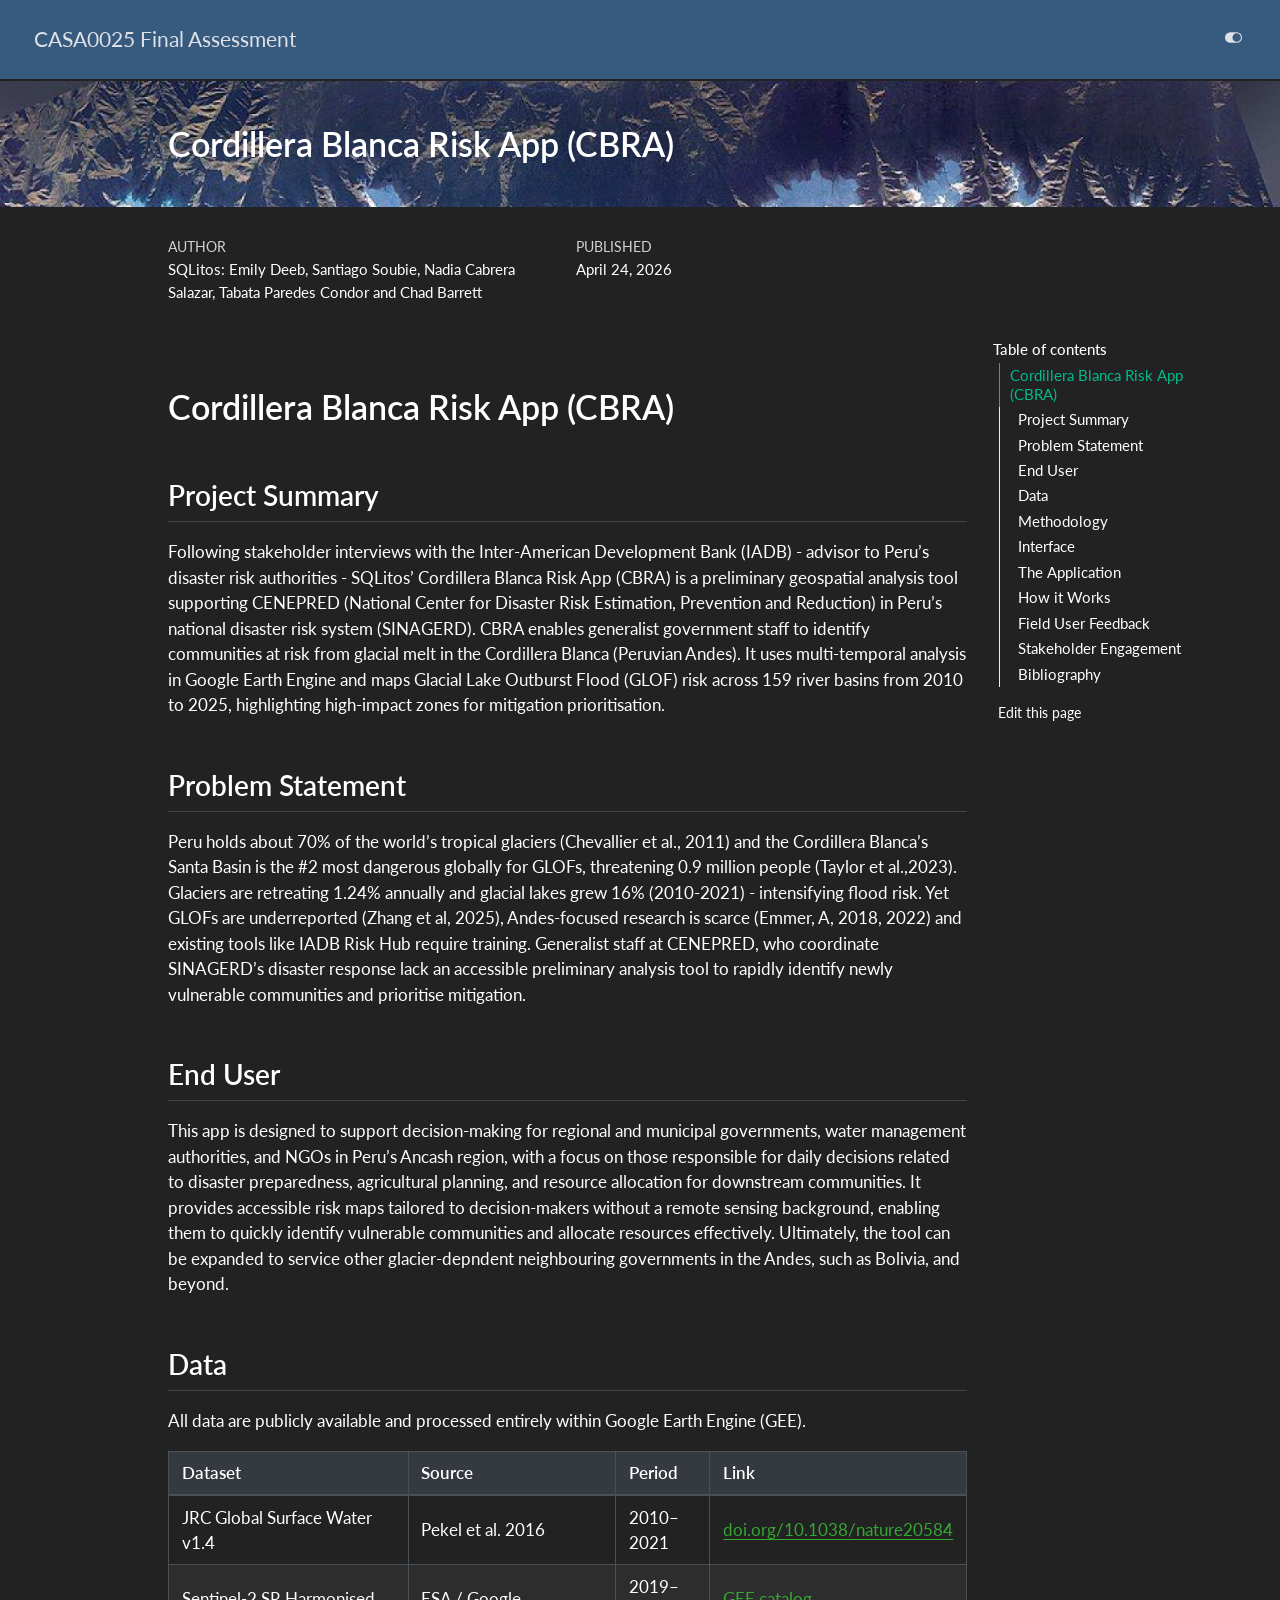
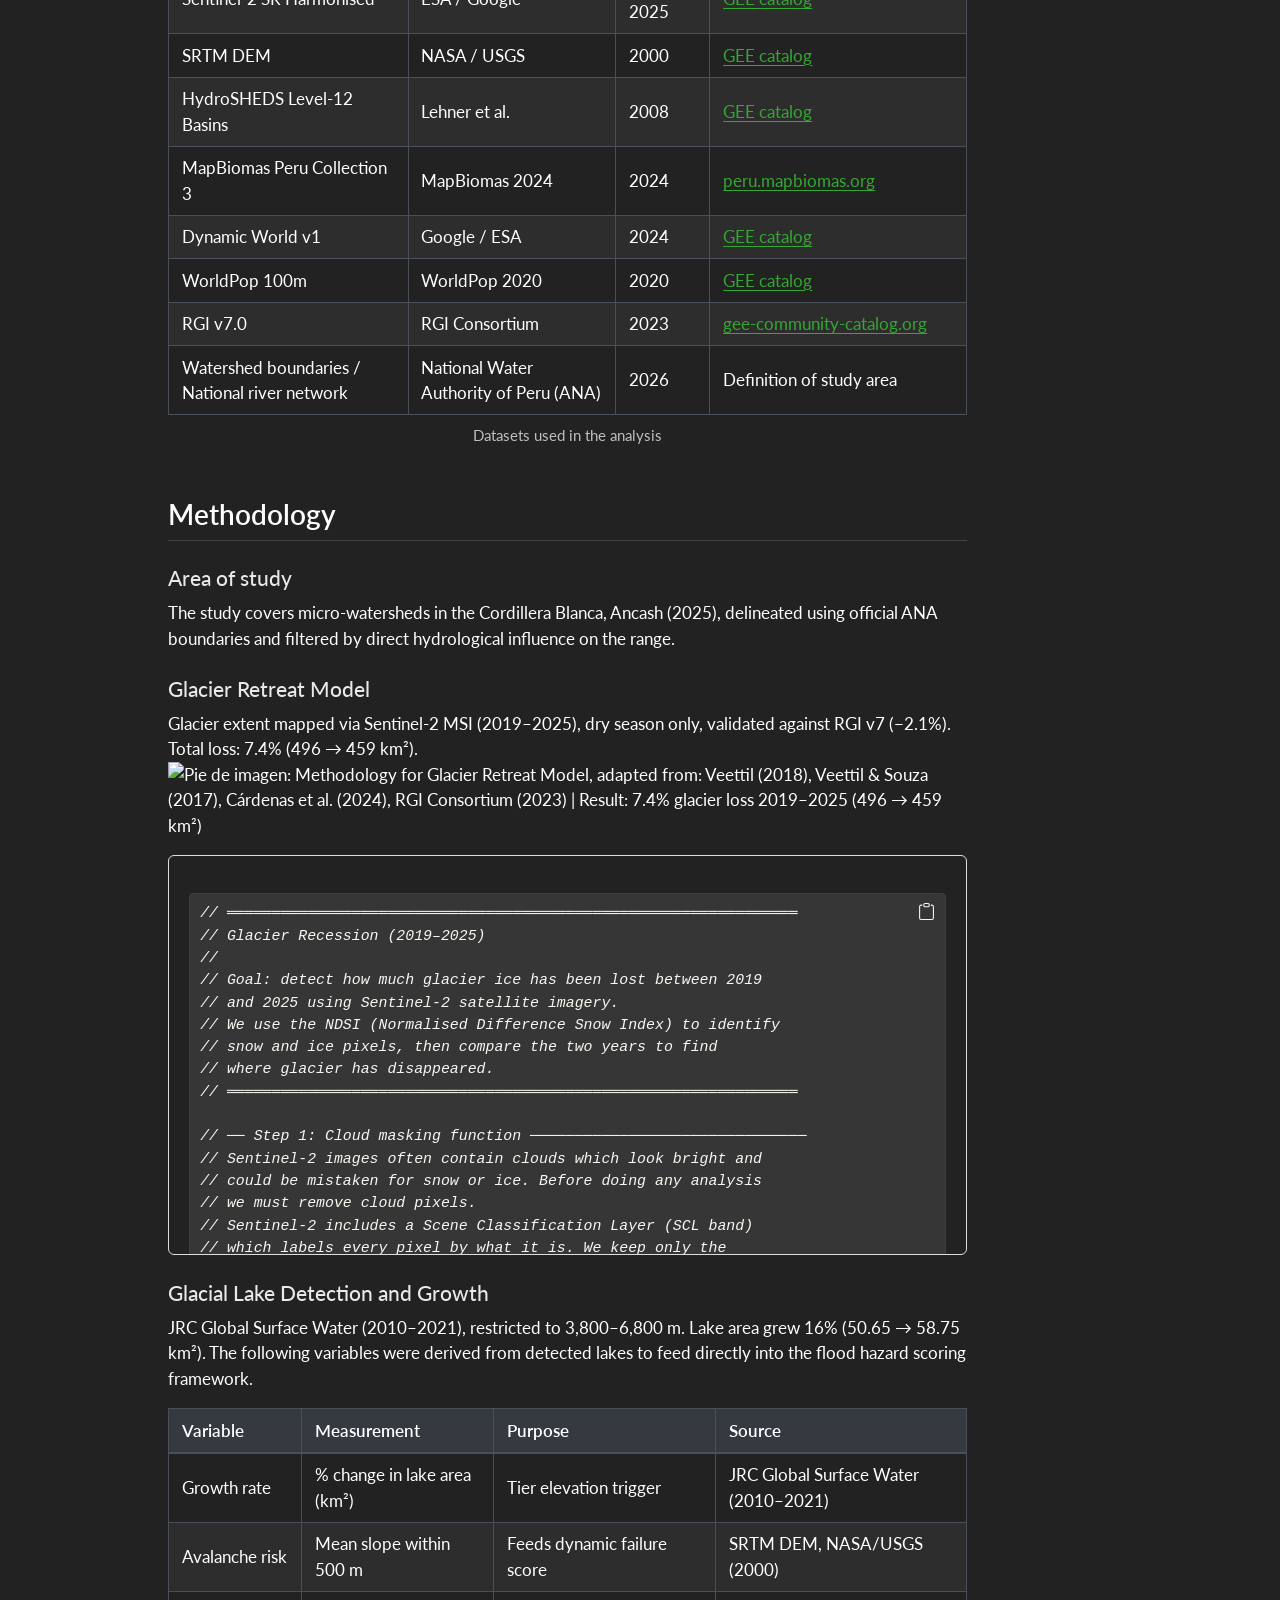
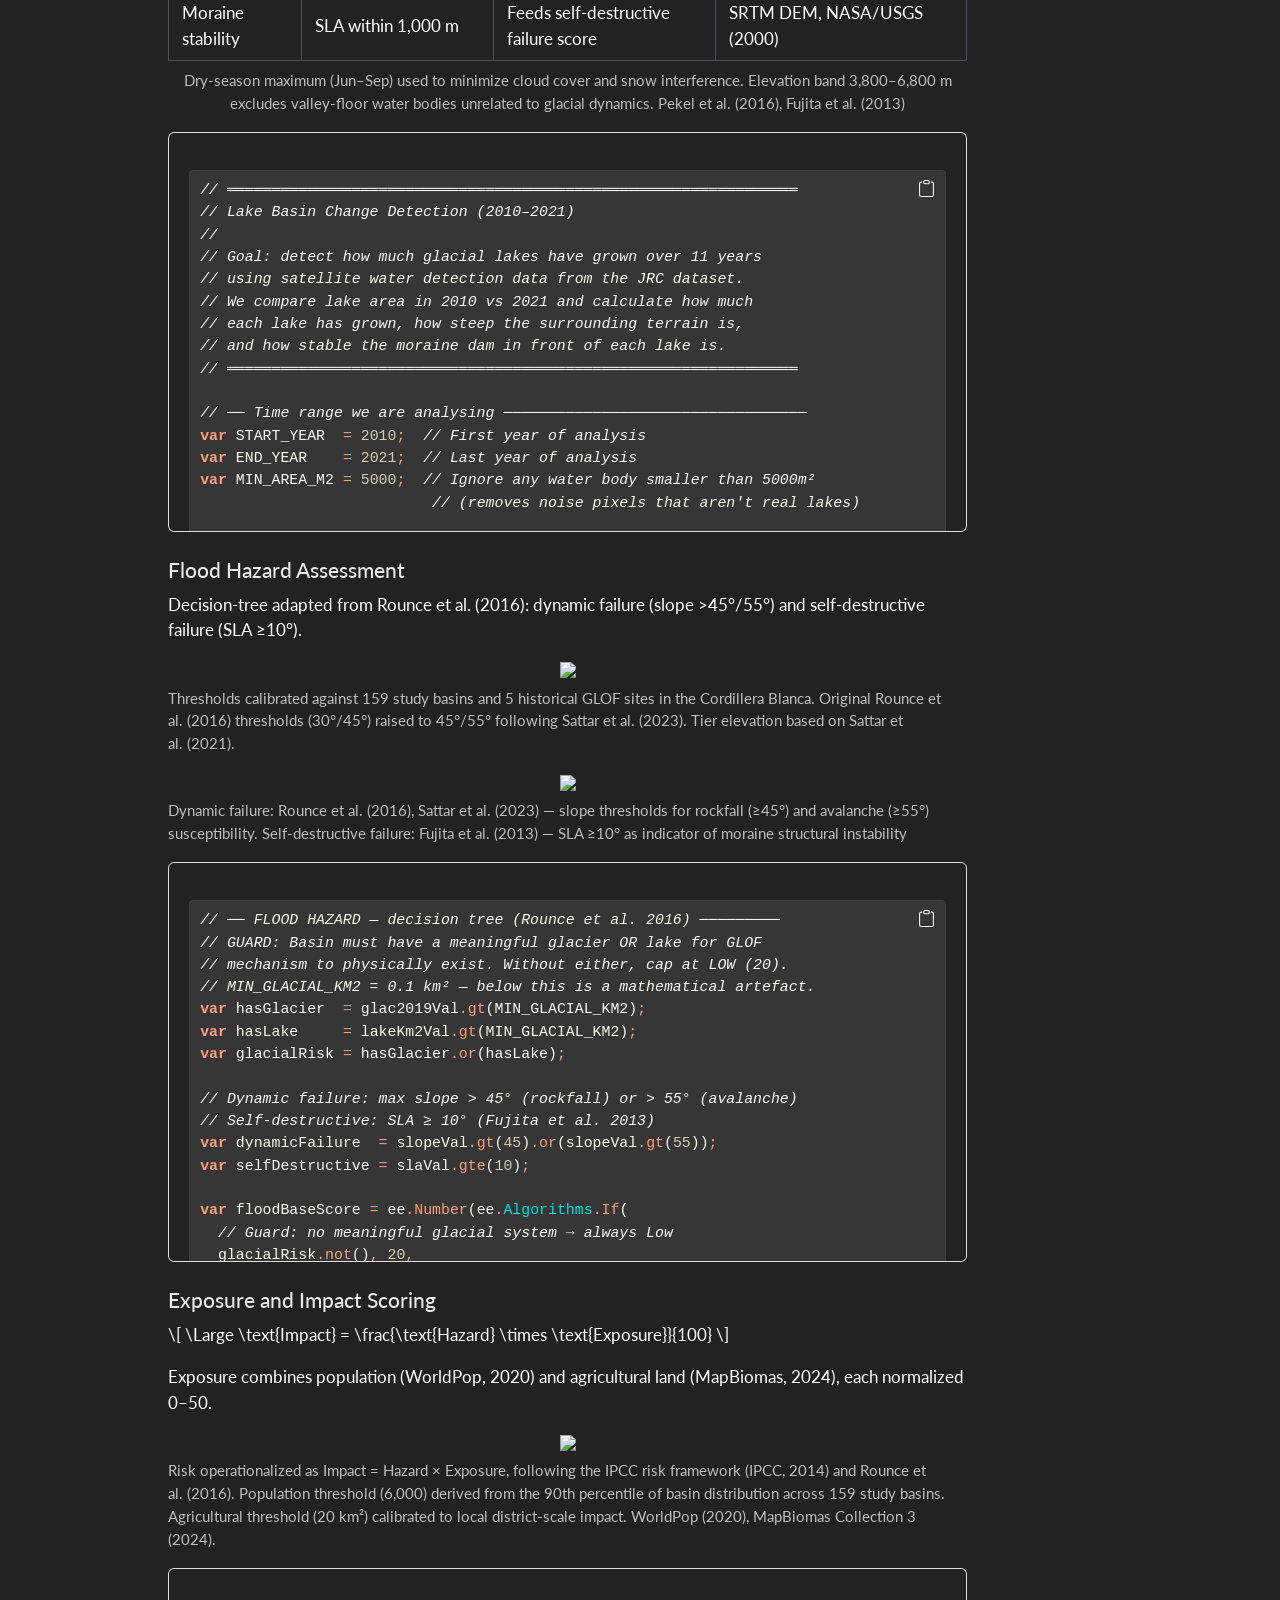
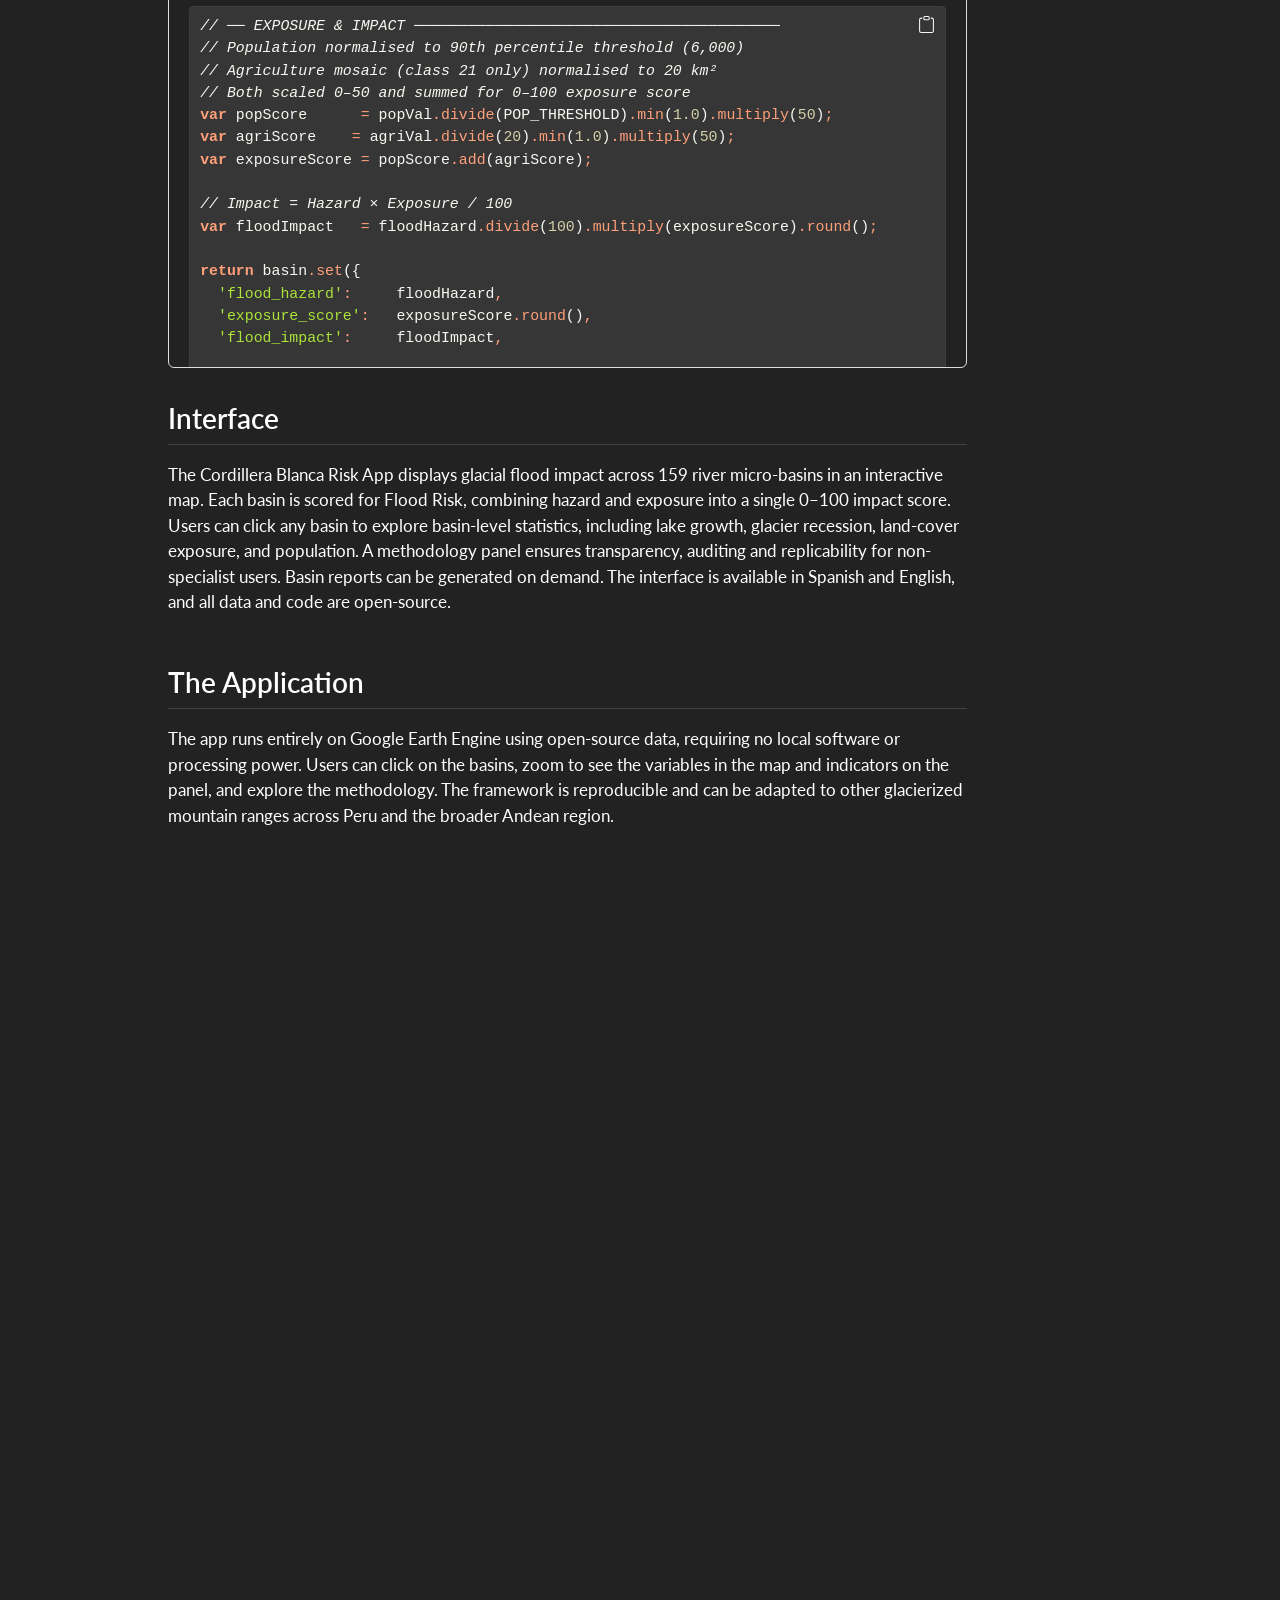
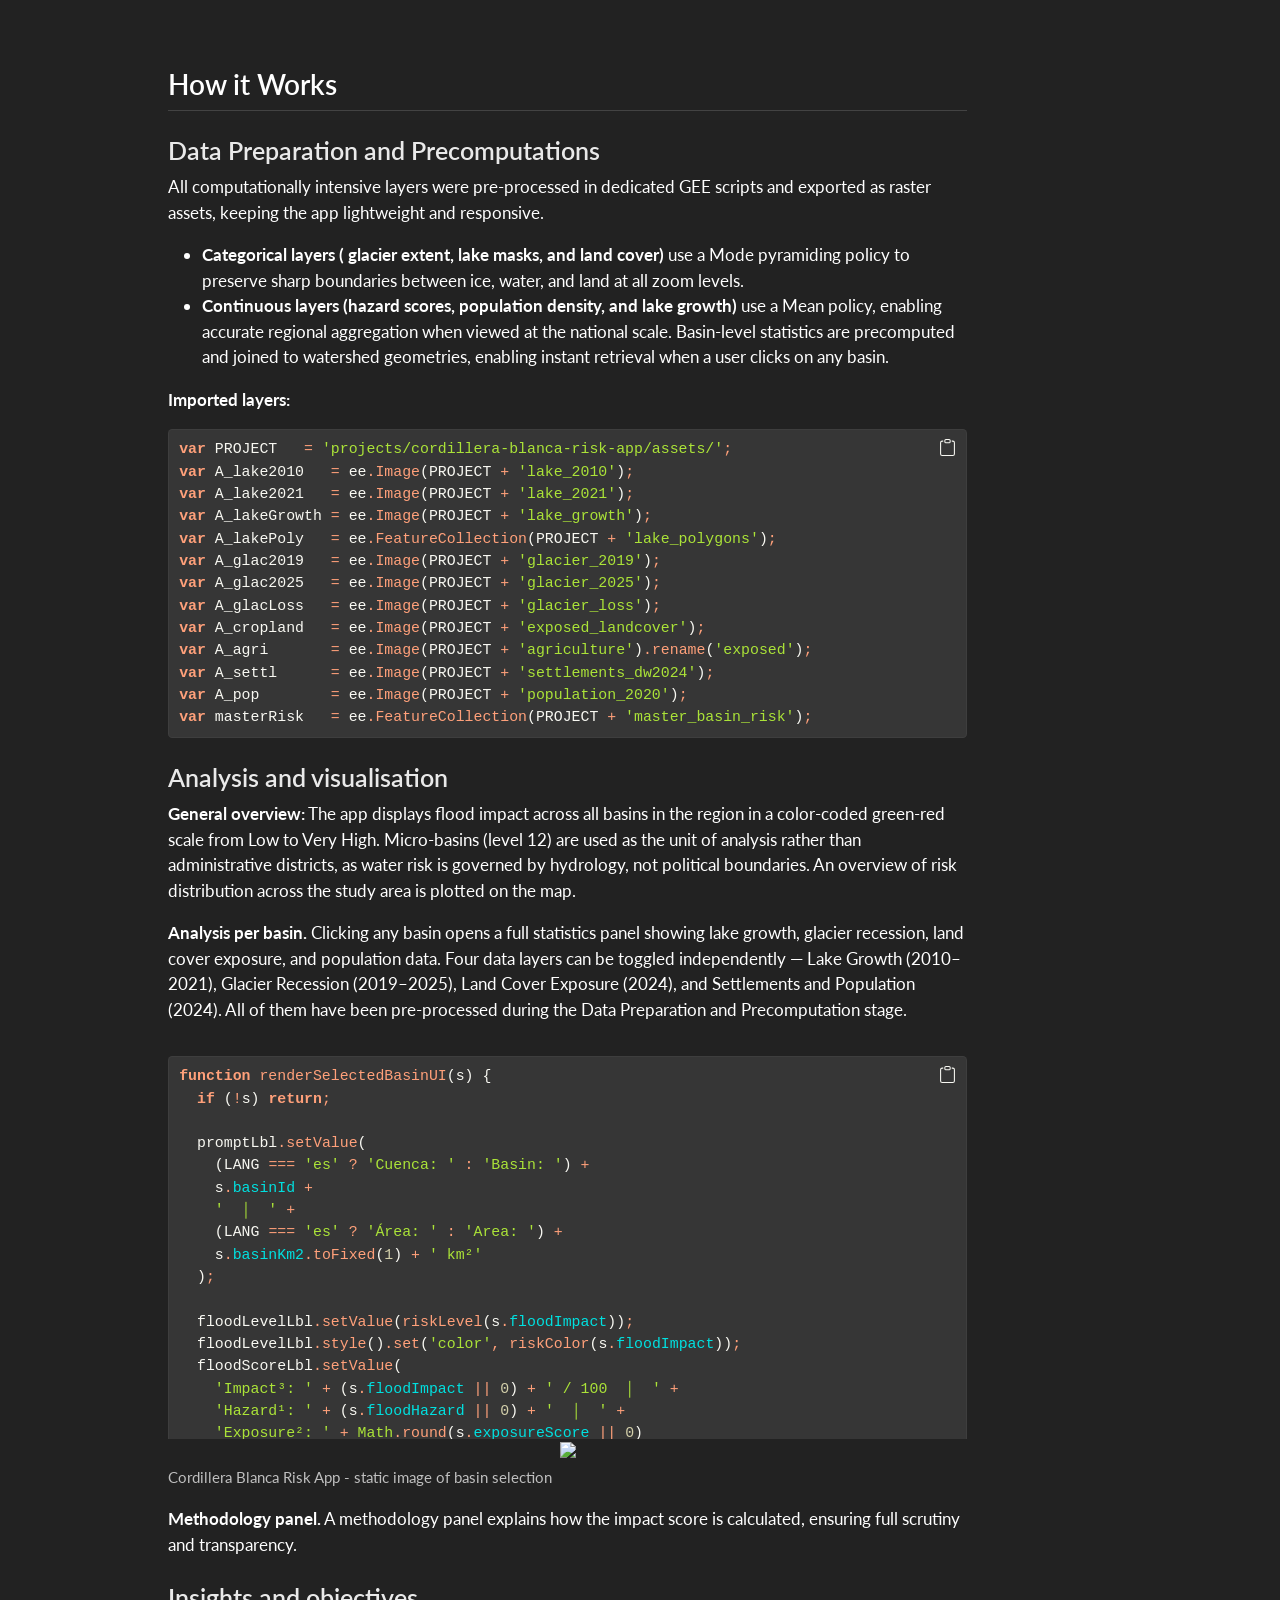
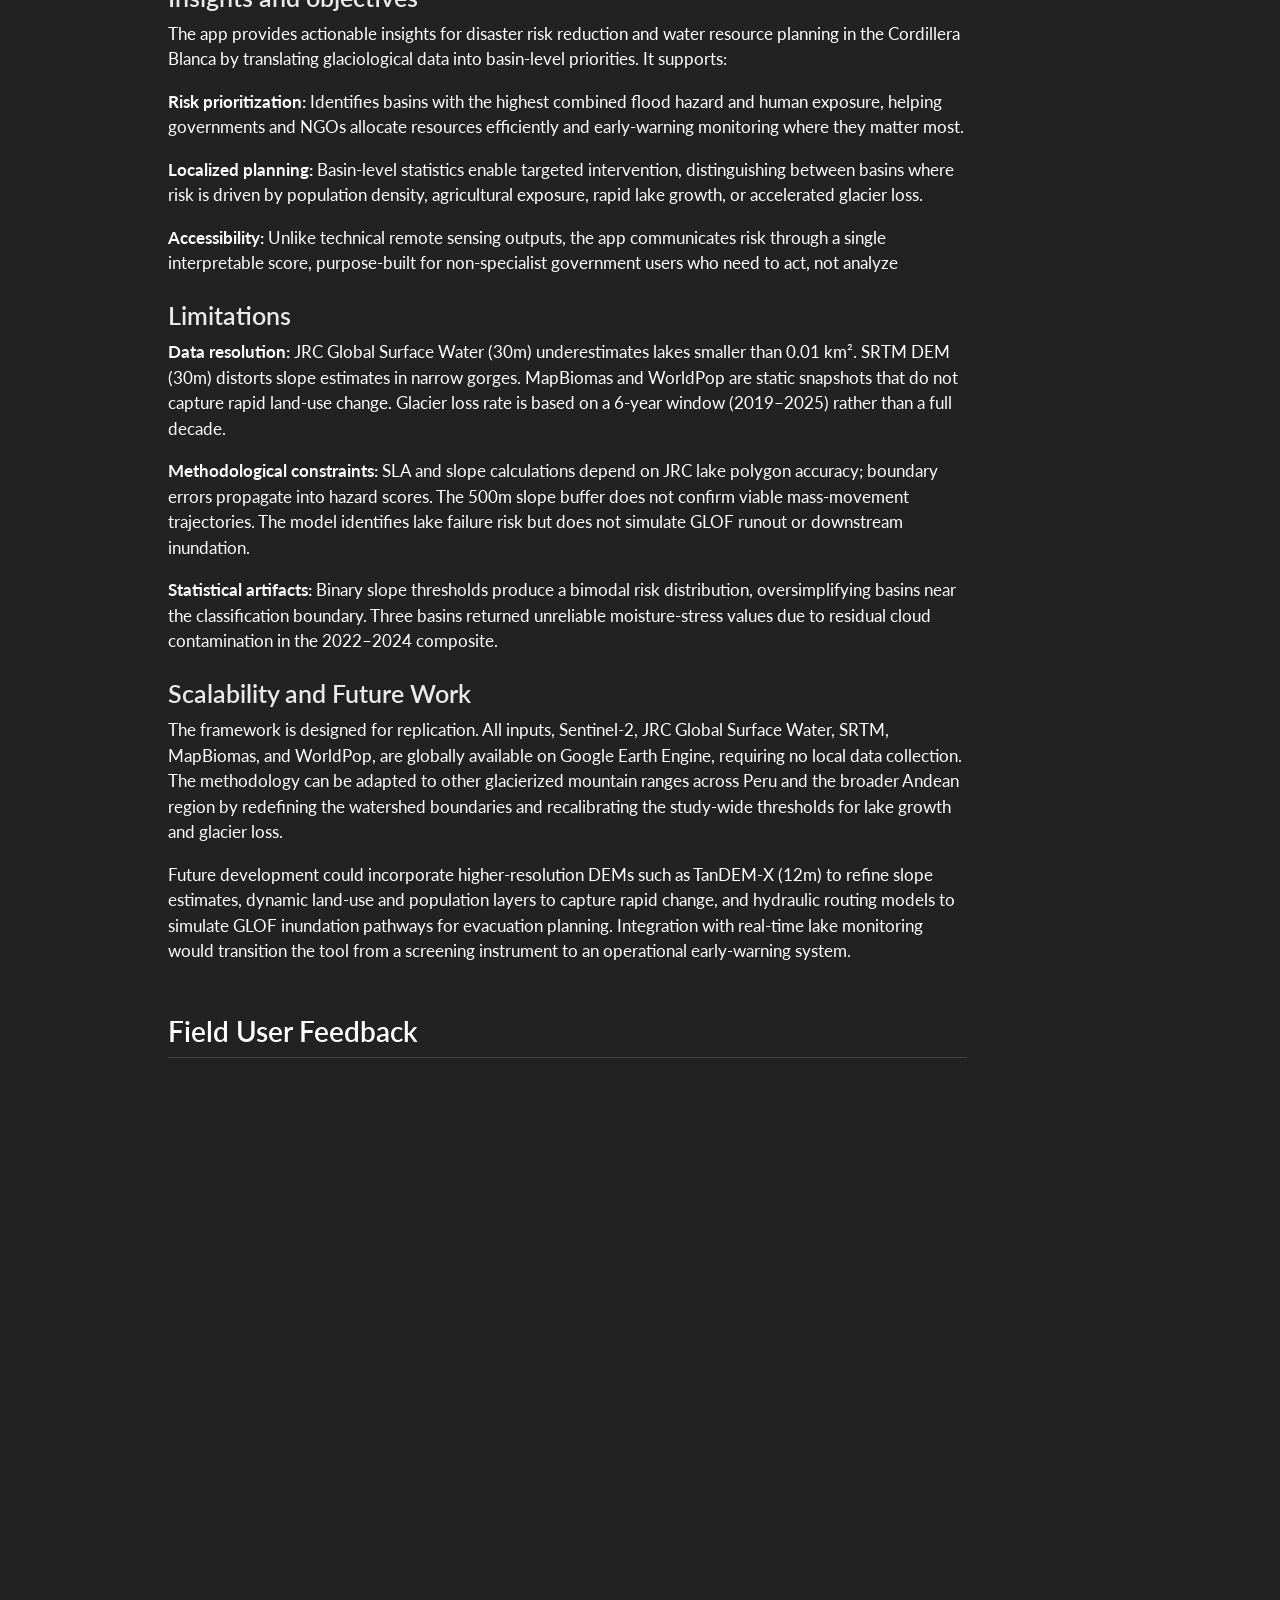
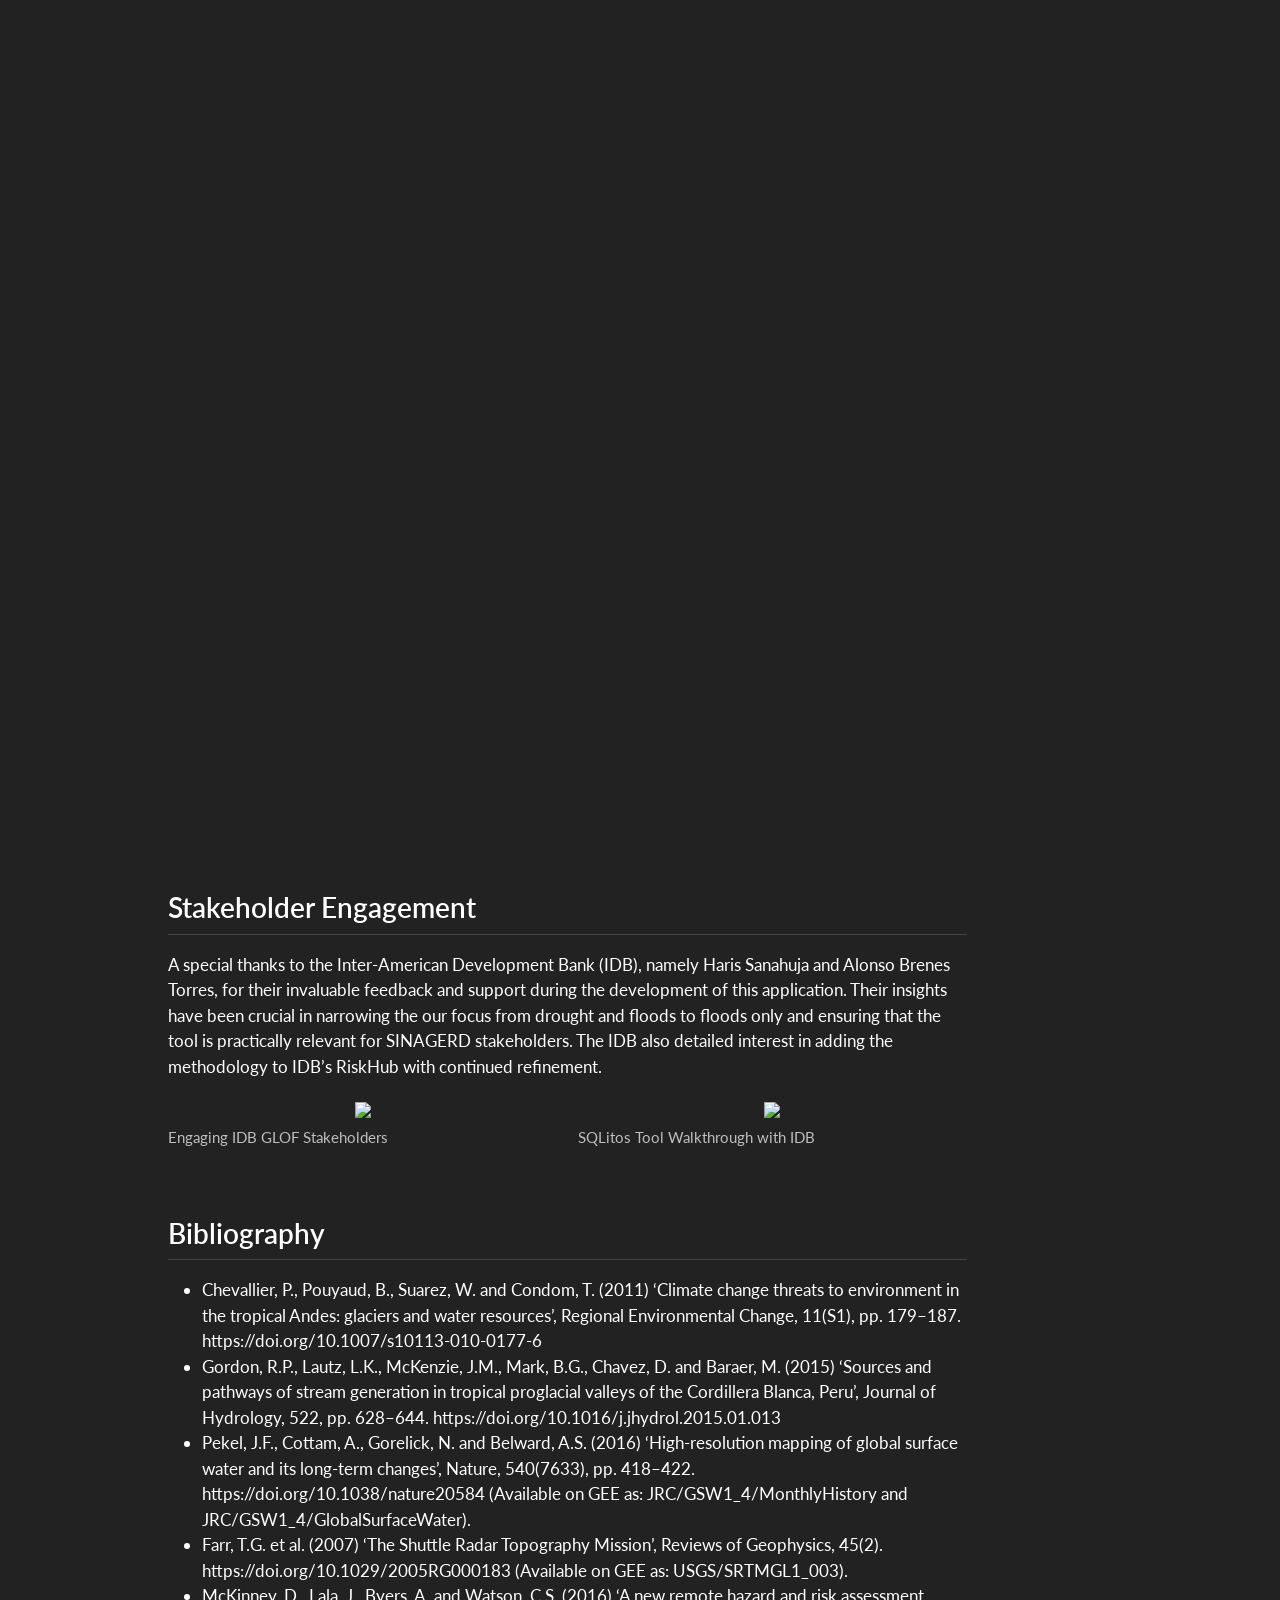
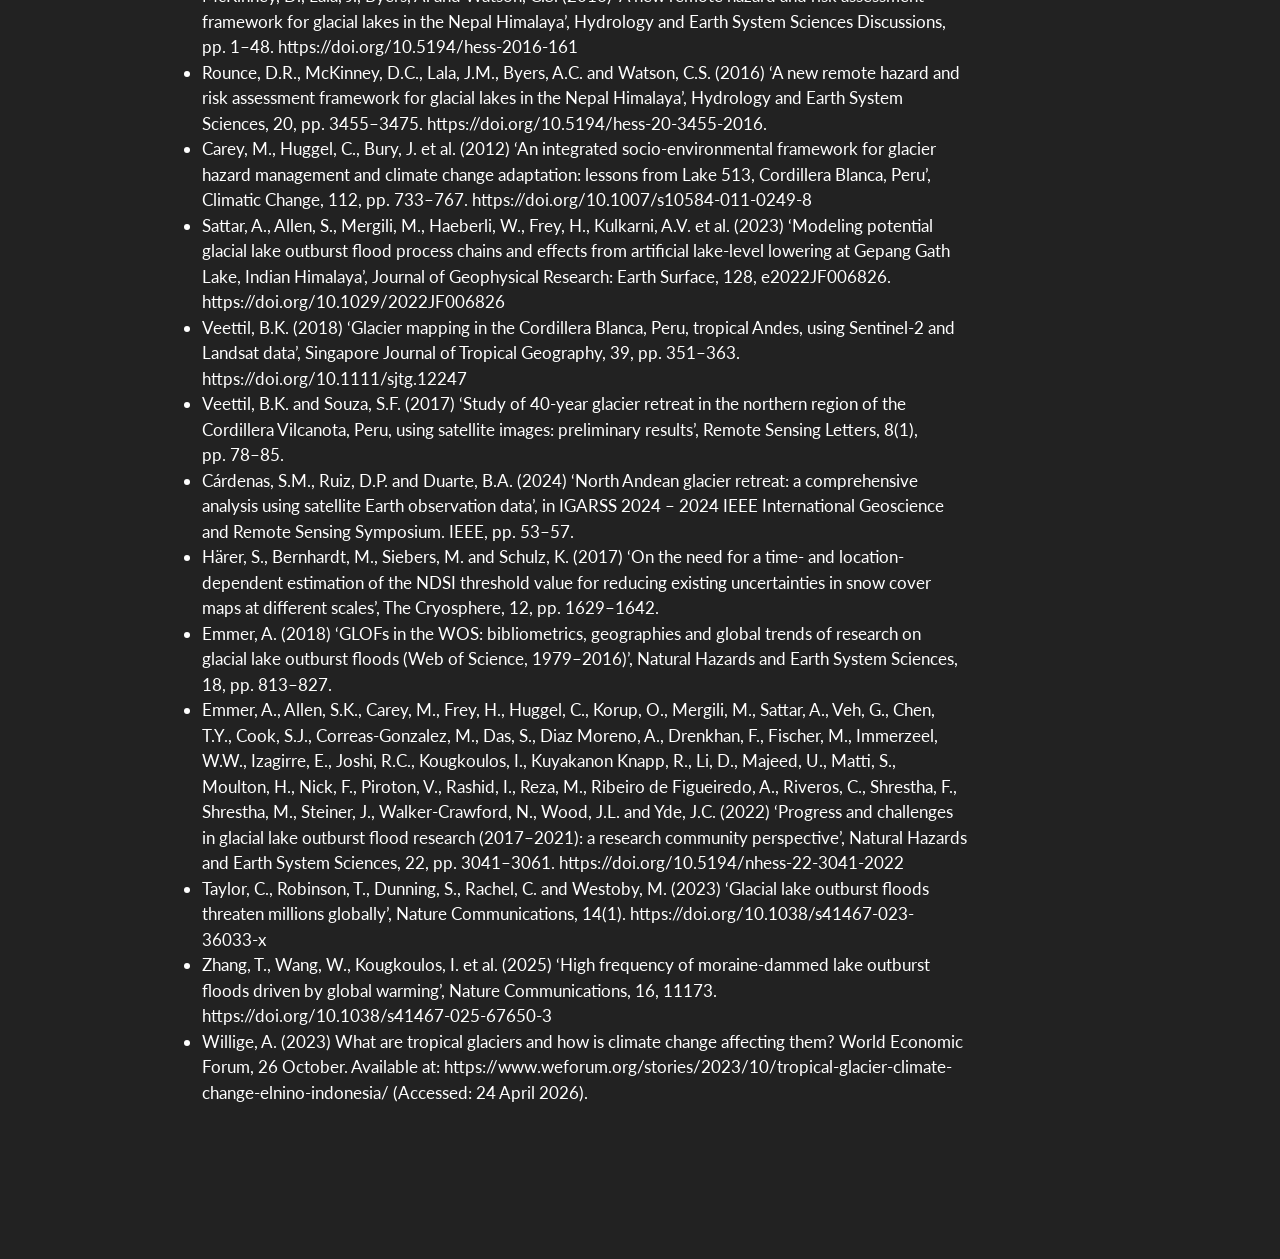
==== commit fe47b8cd: "Update" ====
--- a/docs/index.html
+++ b/docs/index.html
@@ -339,7 +339,7 @@
           <div class="collapse navbar-collapse" id="navbarCollapse">
             <ul class="navbar-nav navbar-nav-scroll ms-auto">
   <li class="nav-item compact">
-    <a class="nav-link" href="https://github.com/chad-casa/0025_BSA-Group"> <i class="bi bi-github" role="img">
+    <a class="nav-link" href="https://github.com/EmilyDeeb/0025_BSA-Group"> <i class="bi bi-github" role="img">
 </i> 
 <span class="menu-text"></span></a>
   </li>  
@@ -389,14 +389,22 @@
    
   <ul>
   <li><a href="#cordillera-blanca-risk-app-cbra" id="toc-cordillera-blanca-risk-app-cbra" class="nav-link active" data-scroll-target="#cordillera-blanca-risk-app-cbra">Cordillera Blanca Risk App (CBRA)</a>
-  <ul class="collapse">
+  <ul>
   <li><a href="#project-summary" id="toc-project-summary" class="nav-link" data-scroll-target="#project-summary">Project Summary</a></li>
   <li><a href="#problem-statement" id="toc-problem-statement" class="nav-link" data-scroll-target="#problem-statement">Problem Statement</a></li>
   <li><a href="#end-user" id="toc-end-user" class="nav-link" data-scroll-target="#end-user">End User</a></li>
   <li><a href="#data" id="toc-data" class="nav-link" data-scroll-target="#data">Data</a></li>
-  <li><a href="#methodology" id="toc-methodology" class="nav-link" data-scroll-target="#methodology">Methodology</a></li>
+  <li><a href="#methodology" id="toc-methodology" class="nav-link" data-scroll-target="#methodology">Methodology</a>
+  <ul class="collapse">
+  <li><a href="#area-of-study" id="toc-area-of-study" class="nav-link" data-scroll-target="#area-of-study">Area of study</a></li>
+  <li><a href="#glacier-retreat-model" id="toc-glacier-retreat-model" class="nav-link" data-scroll-target="#glacier-retreat-model">Glacier Retreat Model</a></li>
+  <li><a href="#glacial-lake-detection-and-growth" id="toc-glacial-lake-detection-and-growth" class="nav-link" data-scroll-target="#glacial-lake-detection-and-growth">Glacial Lake Detection and Growth</a></li>
+  <li><a href="#flood-hazard-assessment" id="toc-flood-hazard-assessment" class="nav-link" data-scroll-target="#flood-hazard-assessment">Flood Hazard Assessment</a></li>
+  <li><a href="#exposure-and-impact-scoring" id="toc-exposure-and-impact-scoring" class="nav-link" data-scroll-target="#exposure-and-impact-scoring">Exposure and Impact Scoring</a></li>
+  </ul></li>
   <li><a href="#interface" id="toc-interface" class="nav-link" data-scroll-target="#interface">Interface</a></li>
-  <li><a href="#the-application" id="toc-the-application" class="nav-link" data-scroll-target="#the-application">The Application</a>
+  <li><a href="#the-application" id="toc-the-application" class="nav-link" data-scroll-target="#the-application">The Application</a></li>
+  <li><a href="#how-it-works" id="toc-how-it-works" class="nav-link" data-scroll-target="#how-it-works">How it Works</a>
   <ul class="collapse">
   <li><a href="#data-preparation-and-precomputations" id="toc-data-preparation-and-precomputations" class="nav-link" data-scroll-target="#data-preparation-and-precomputations">Data Preparation and Precomputations</a></li>
   <li><a href="#analysis-and-visualisation" id="toc-analysis-and-visualisation" class="nav-link" data-scroll-target="#analysis-and-visualisation">Analysis and visualisation</a></li>
@@ -409,7 +417,7 @@
   <li><a href="#bibliography" id="toc-bibliography" class="nav-link" data-scroll-target="#bibliography">Bibliography</a></li>
   </ul></li>
   </ul>
-<div class="toc-actions"><ul><li><a href="https://github.com/chad-casa/0025_BSA-Group/edit/main/index.qmd" class="toc-action"><i class="bi bi-github"></i>Edit this page</a></li></ul></div></nav>
+<div class="toc-actions"><ul><li><a href="https://github.com/EmilyDeeb/0025_BSA-Group/edit/main/index.qmd" class="toc-action"><i class="bi bi-github"></i>Edit this page</a></li></ul></div></nav>
     </div>
 <!-- main -->
 <main class="content quarto-banner-title-block page-columns page-full" id="quarto-document-content">
@@ -1229,7 +1237,9 @@
 <iframe src="https://prueba-488410.projects.earthengine.app/view/cordillera-blanca---risk-qpp" style="width: 100%; height: 85vh; border: none; border-radius: 6px;">
 </iframe>
 </div>
-<p>::: ## How it Works</p>
+</section>
+<section id="how-it-works" class="level2">
+<h2 class="anchored" data-anchor-id="how-it-works">How it Works</h2>
 <section id="data-preparation-and-precomputations" class="level3">
 <h3 class="anchored" data-anchor-id="data-preparation-and-precomputations">Data Preparation and Precomputations</h3>
 <p>All computationally intensive layers were pre-processed in dedicated GEE scripts and exported as raster assets, keeping the app lightweight and responsive.</p>
@@ -1846,4 +1856,4 @@
 
 
 
-<footer class="footer"><div class="nav-footer"><div class="nav-footer-center"><div class="toc-actions d-sm-block d-md-none"><ul><li><a href="https://github.com/chad-casa/0025_BSA-Group/edit/main/index.qmd" class="toc-action"><i class="bi bi-github"></i>Edit this page</a></li></ul></div></div></div></footer></body></html>+<footer class="footer"><div class="nav-footer"><div class="nav-footer-center"><div class="toc-actions d-sm-block d-md-none"><ul><li><a href="https://github.com/EmilyDeeb/0025_BSA-Group/edit/main/index.qmd" class="toc-action"><i class="bi bi-github"></i>Edit this page</a></li></ul></div></div></div></footer></body></html>
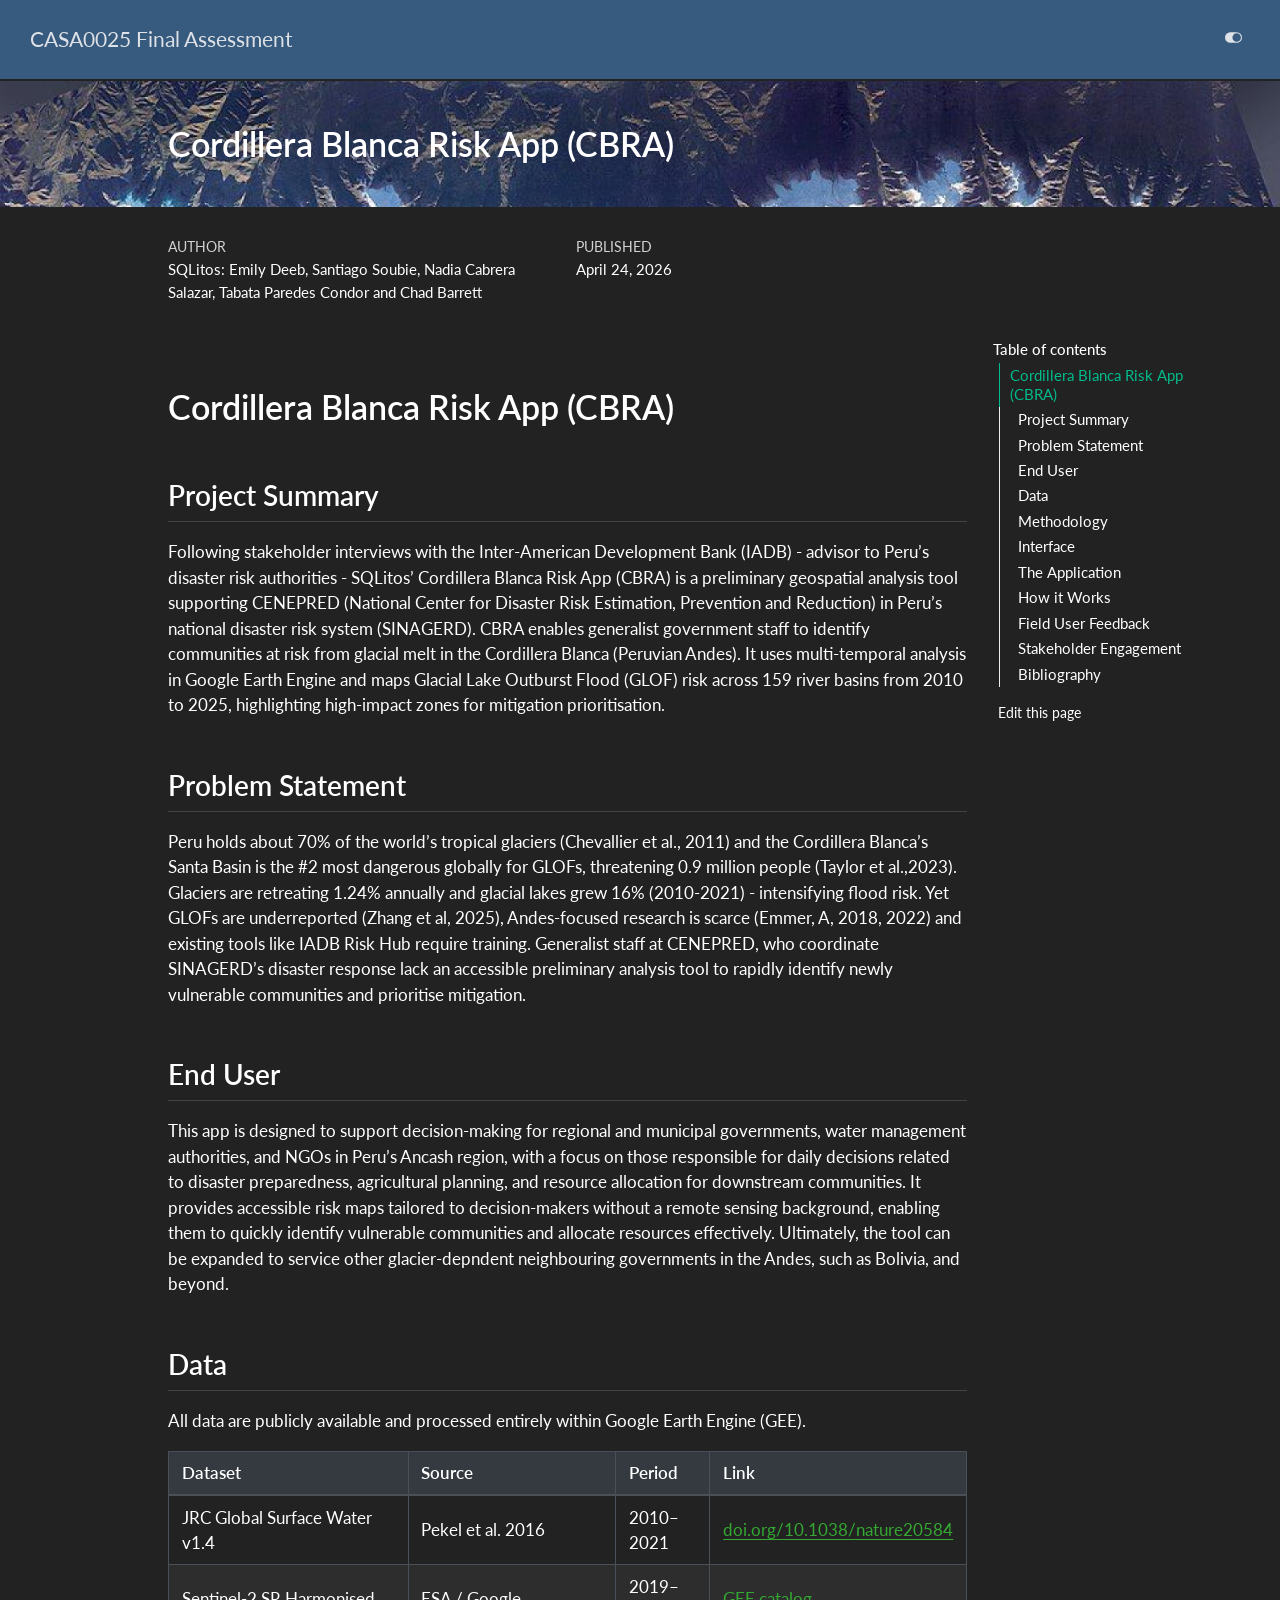
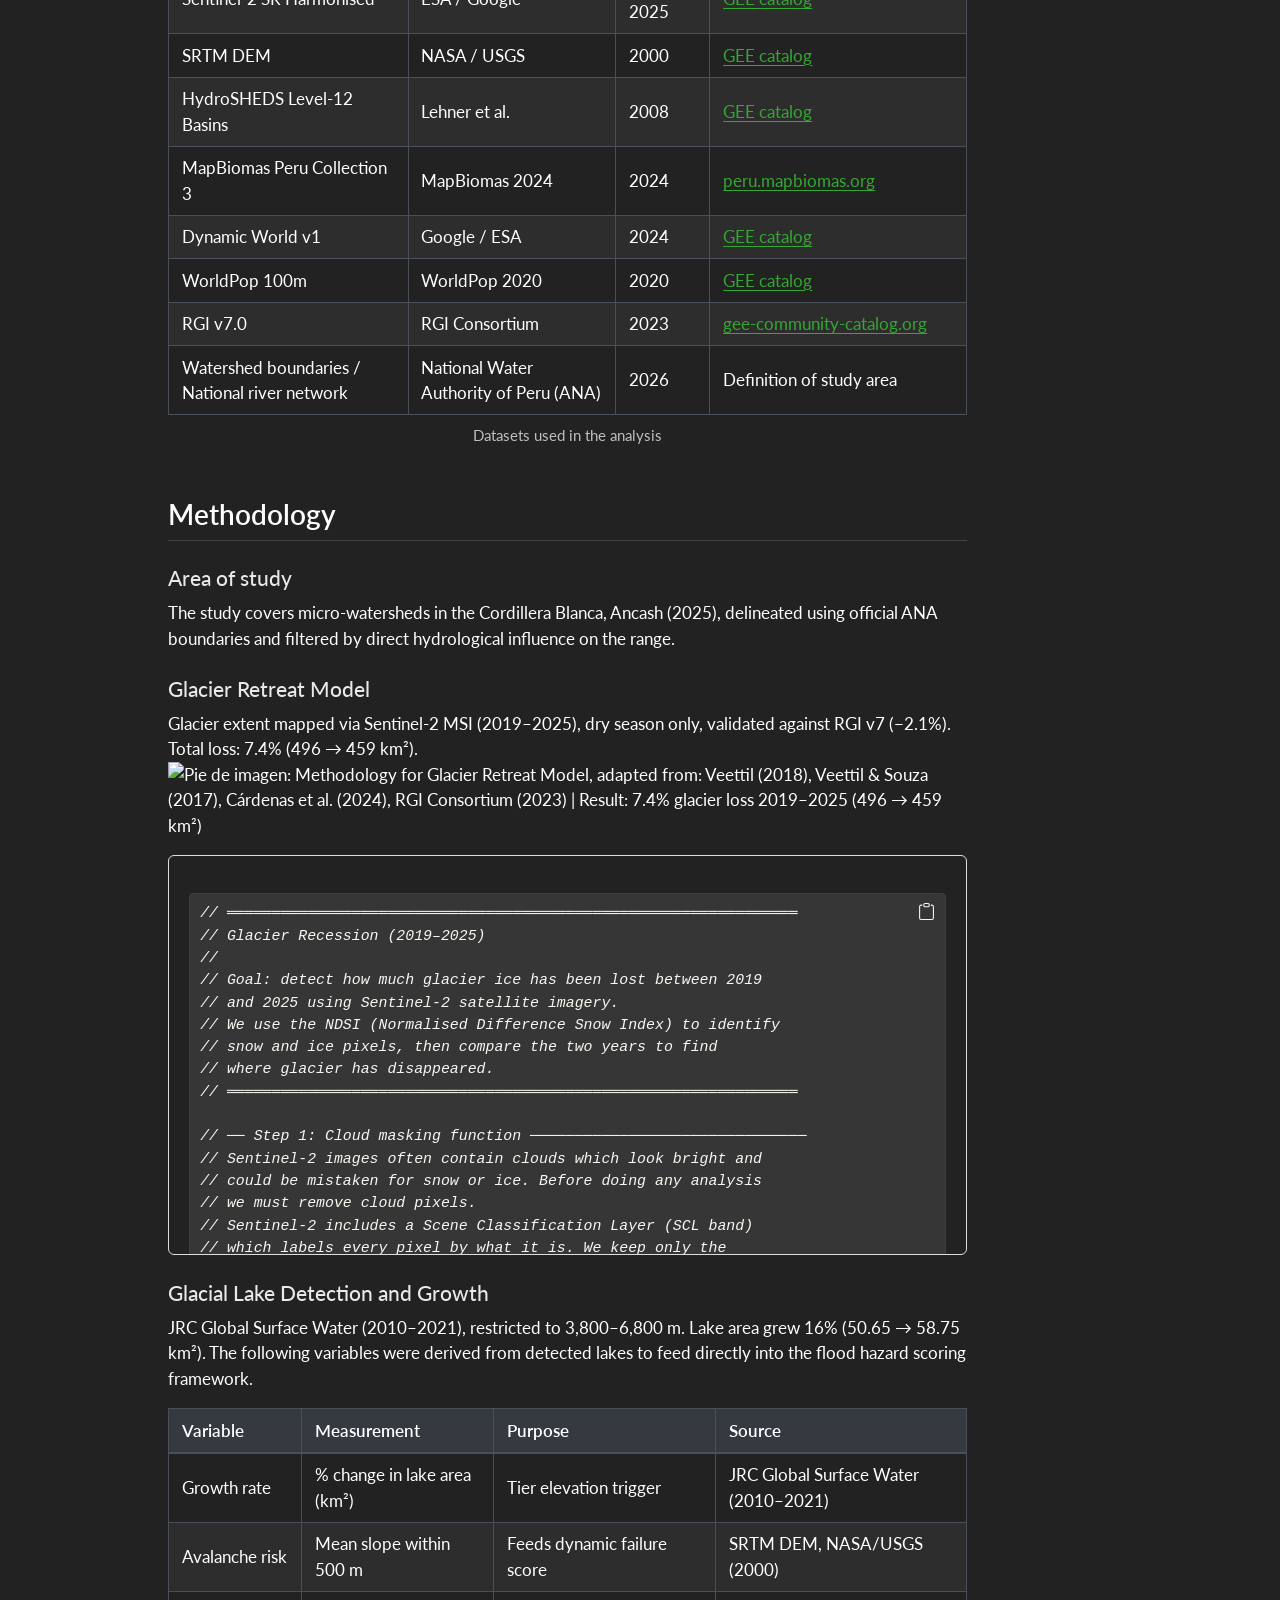
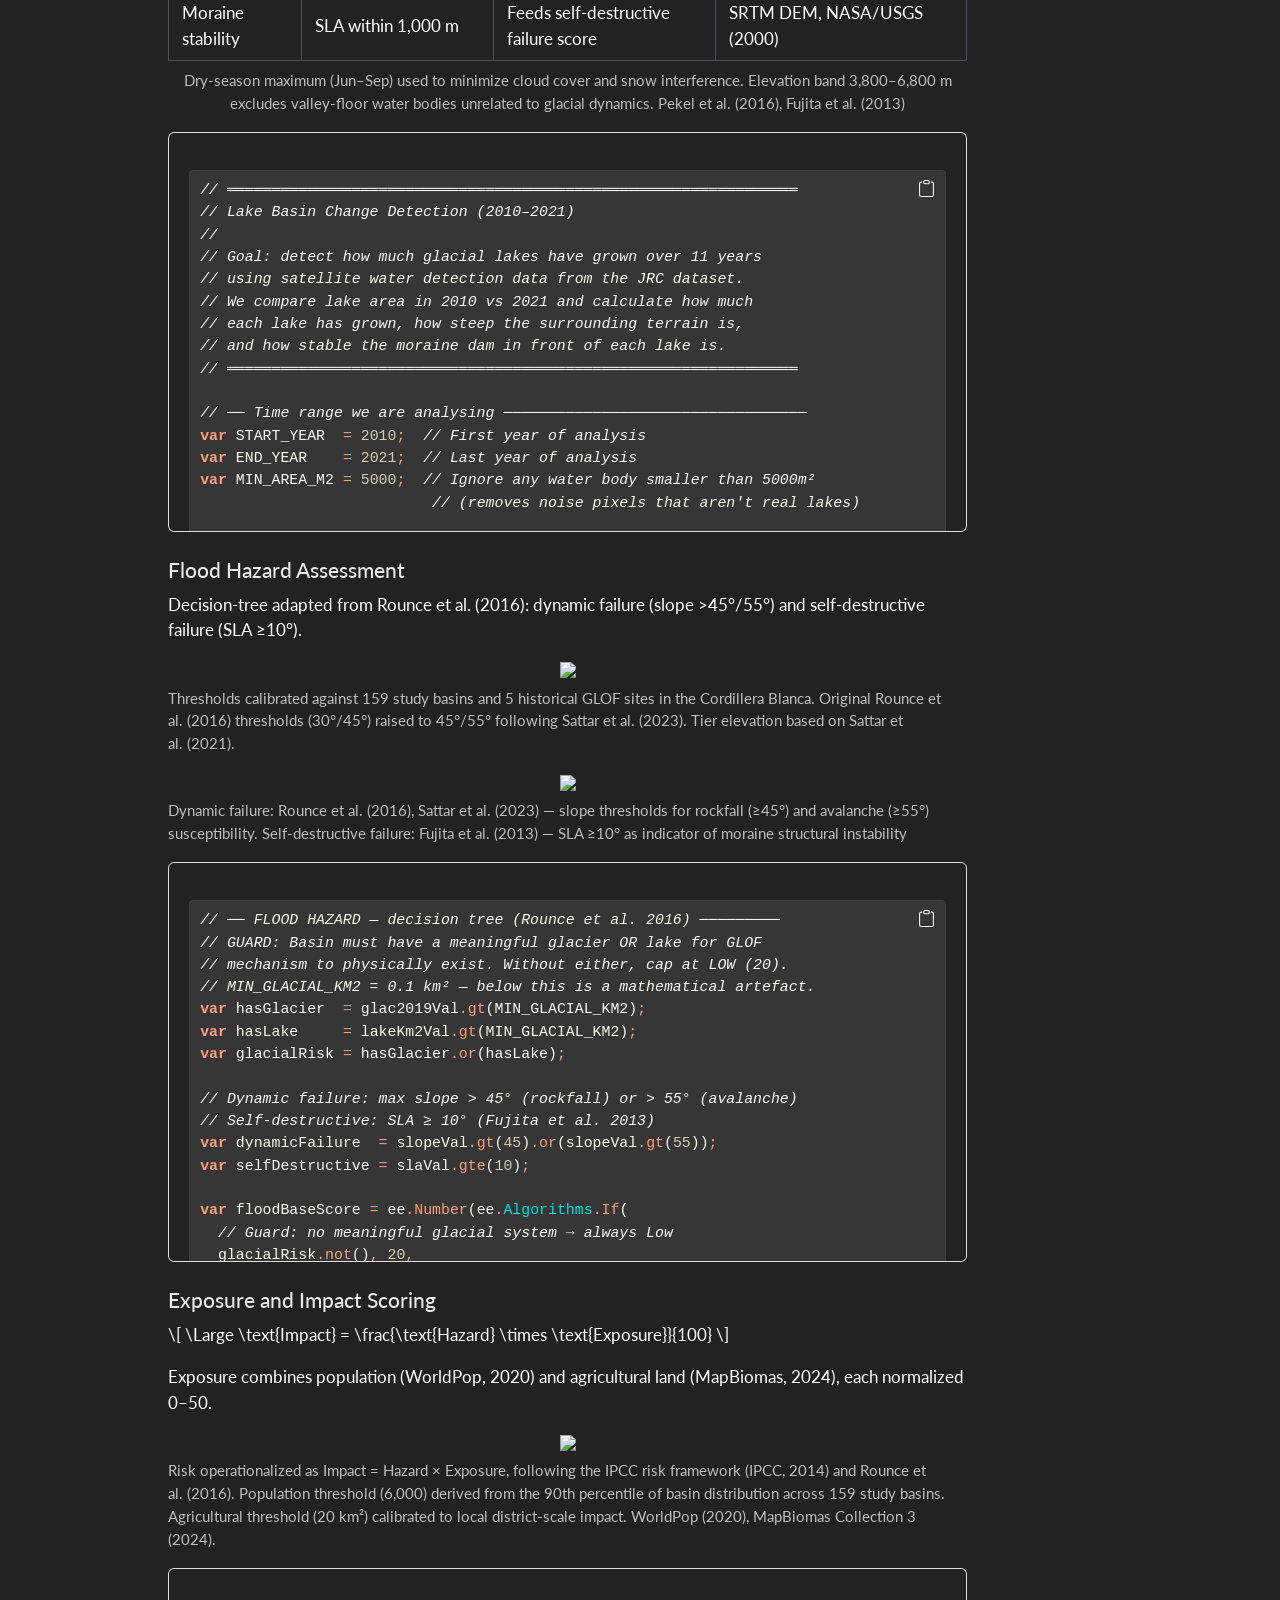
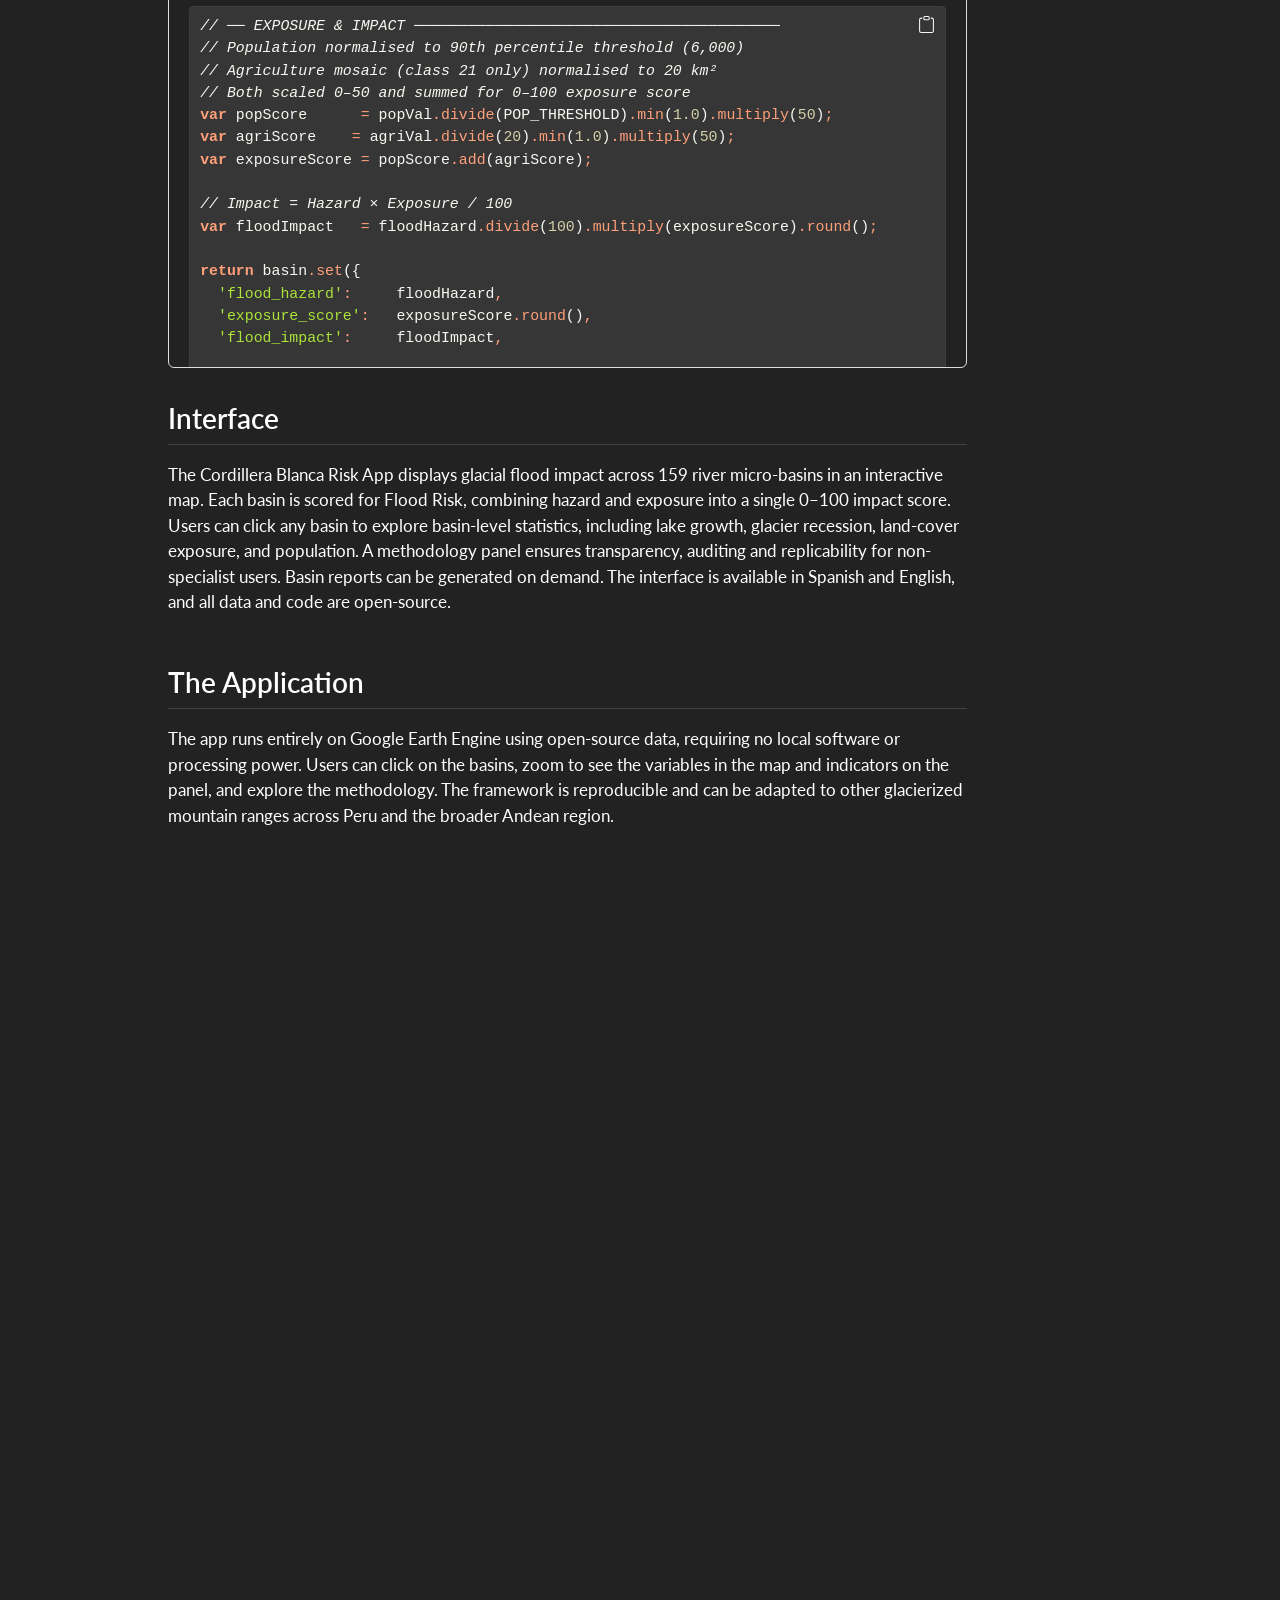
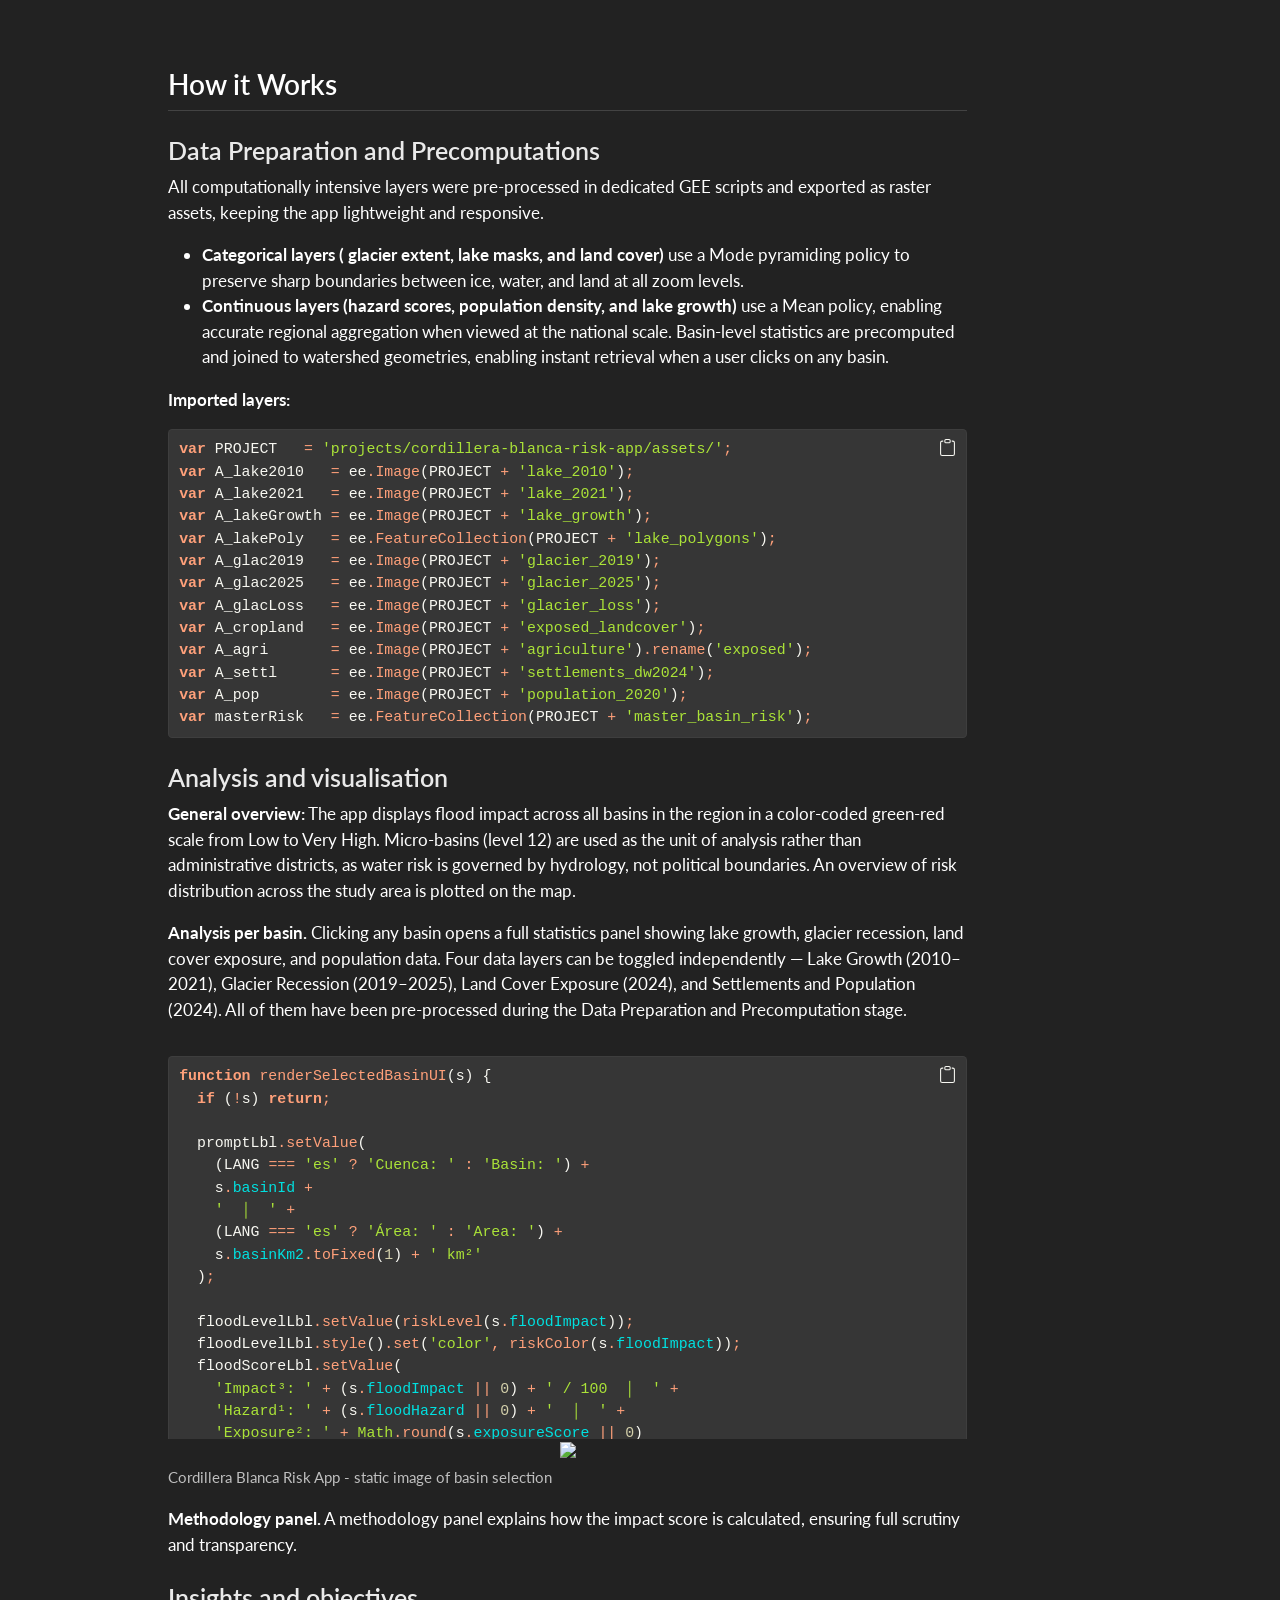
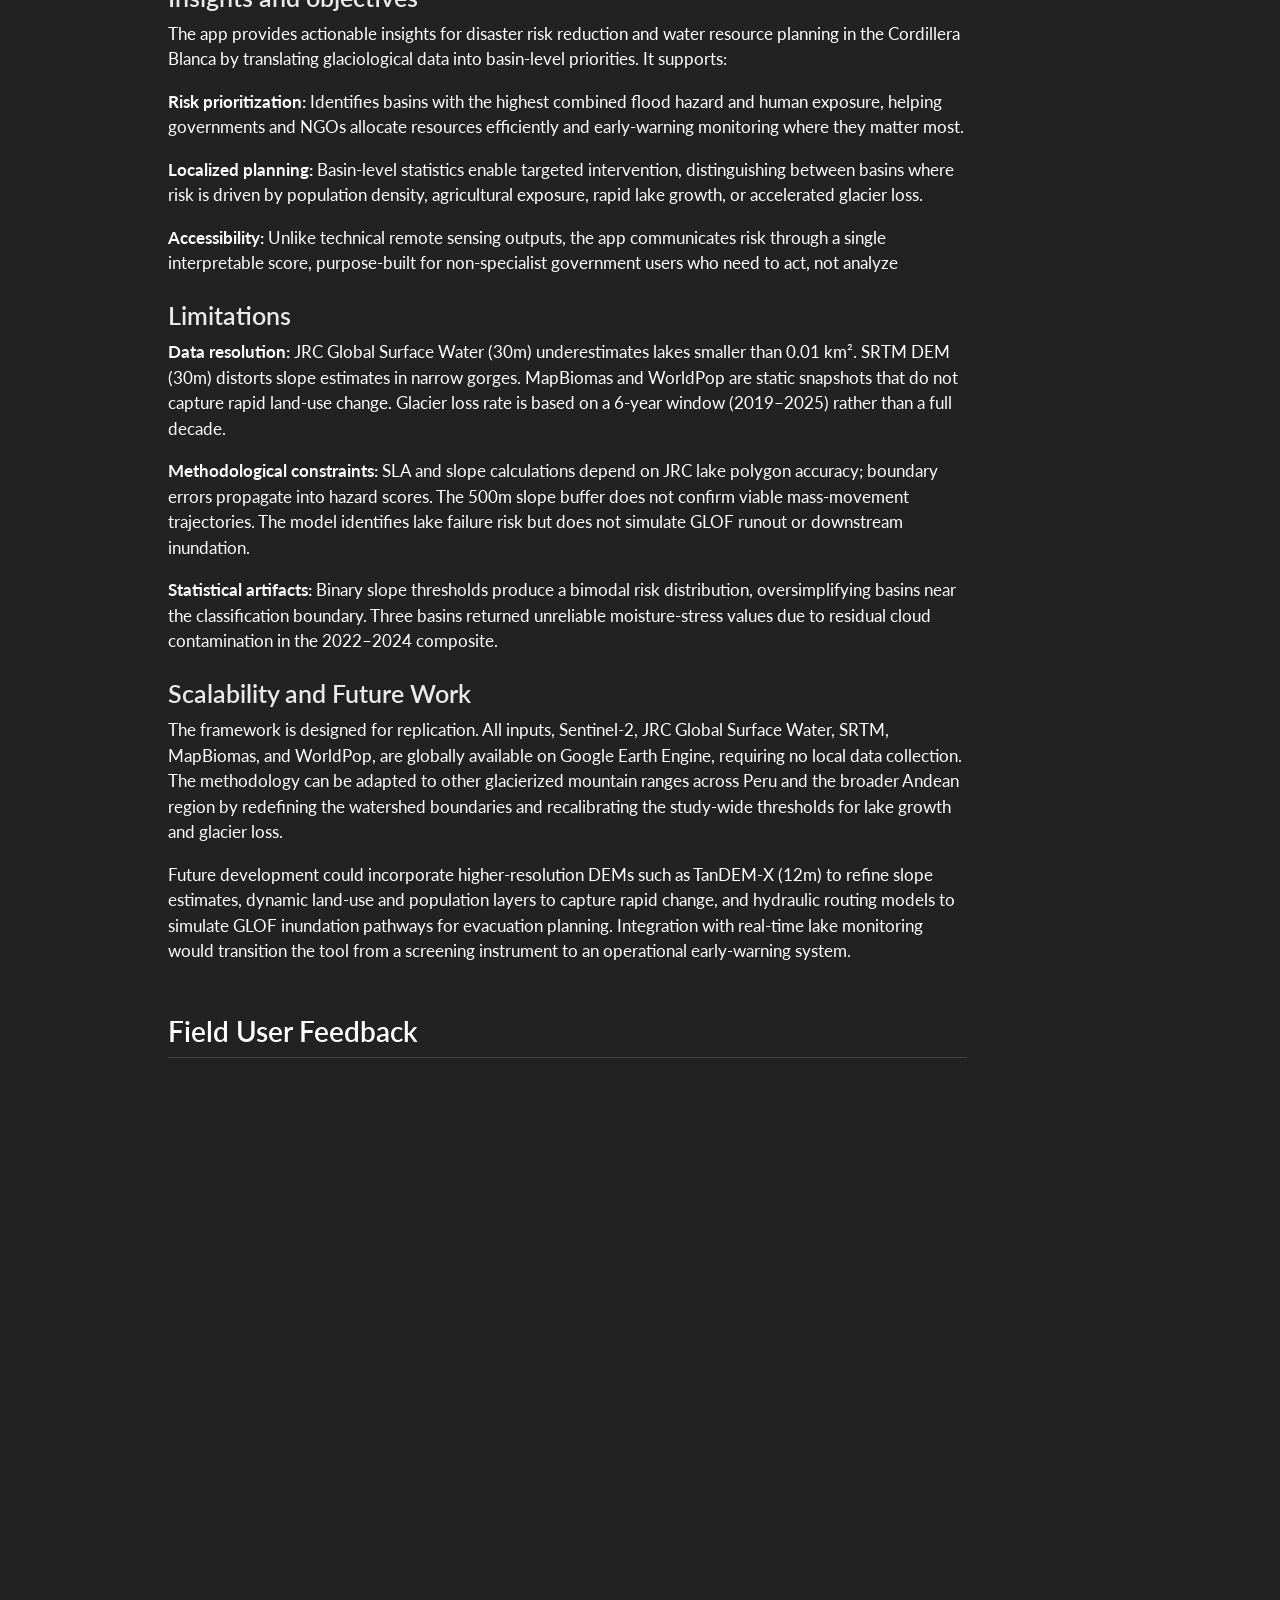
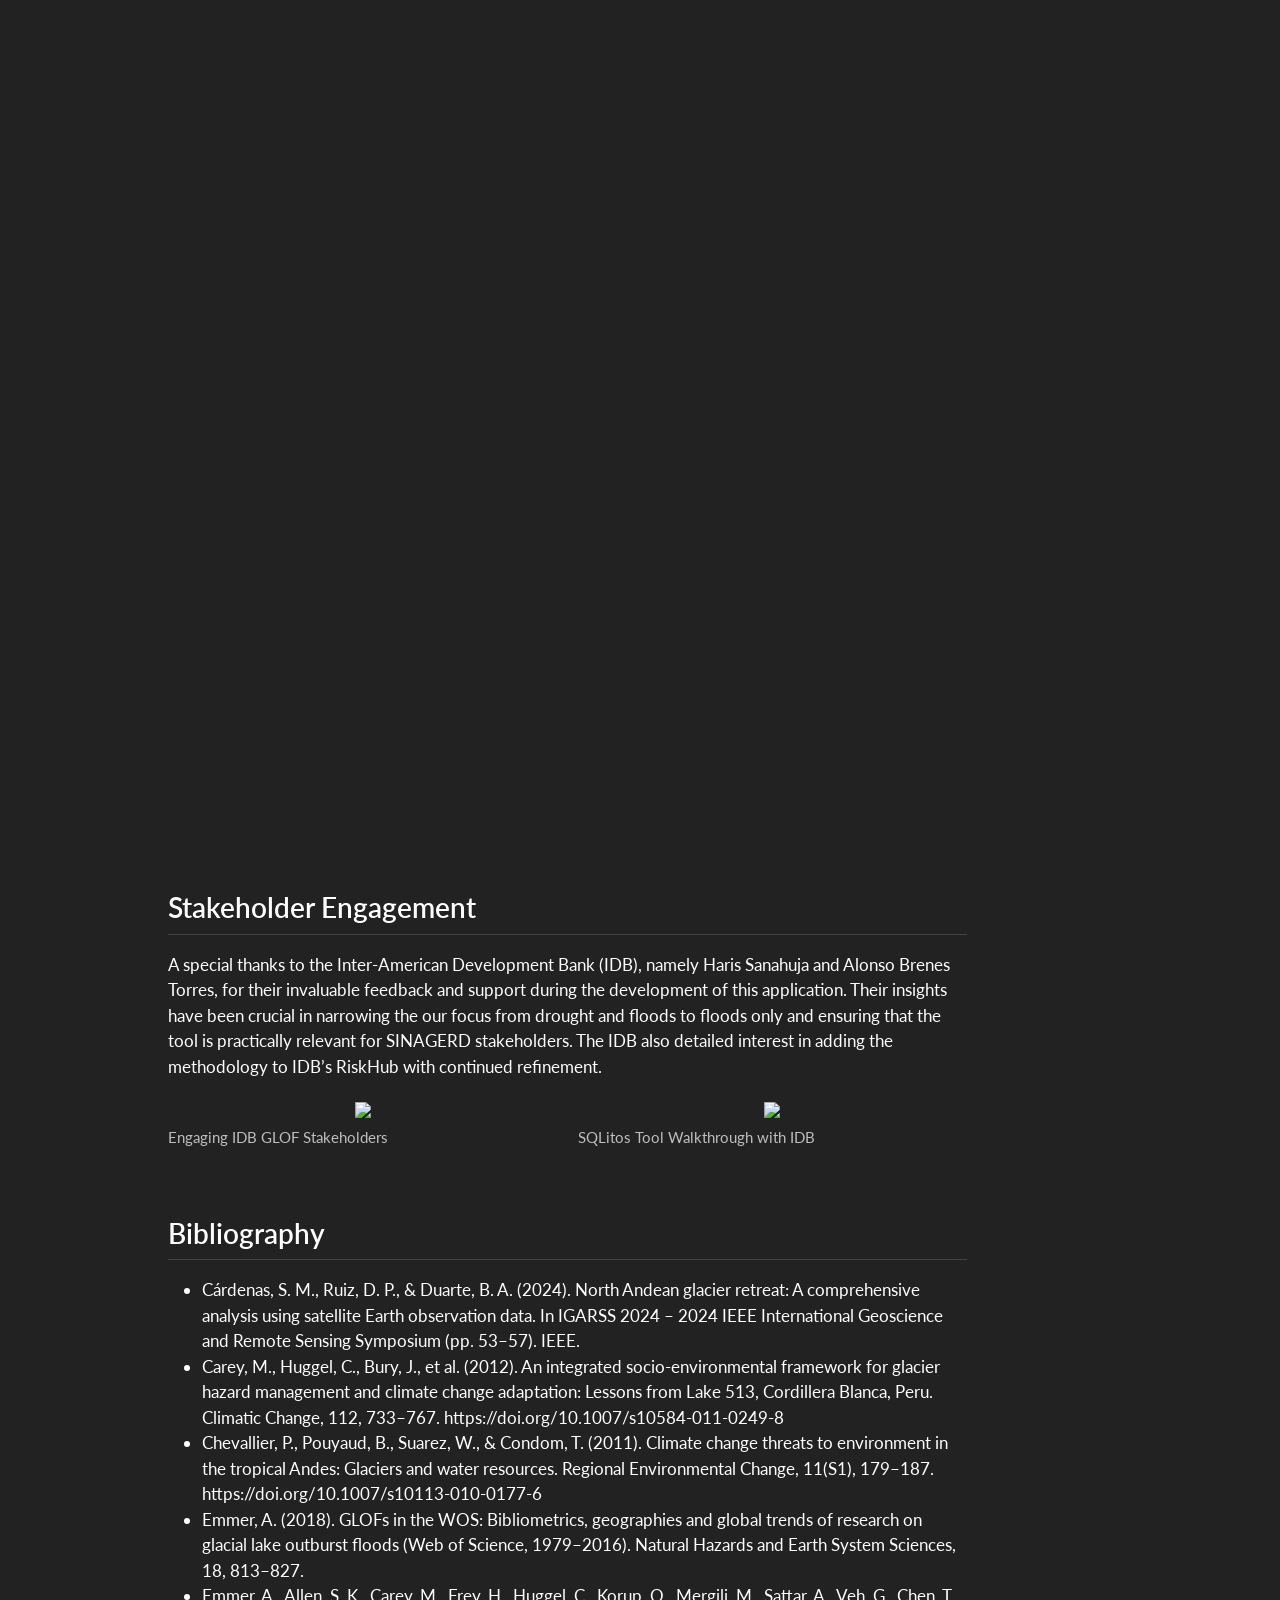
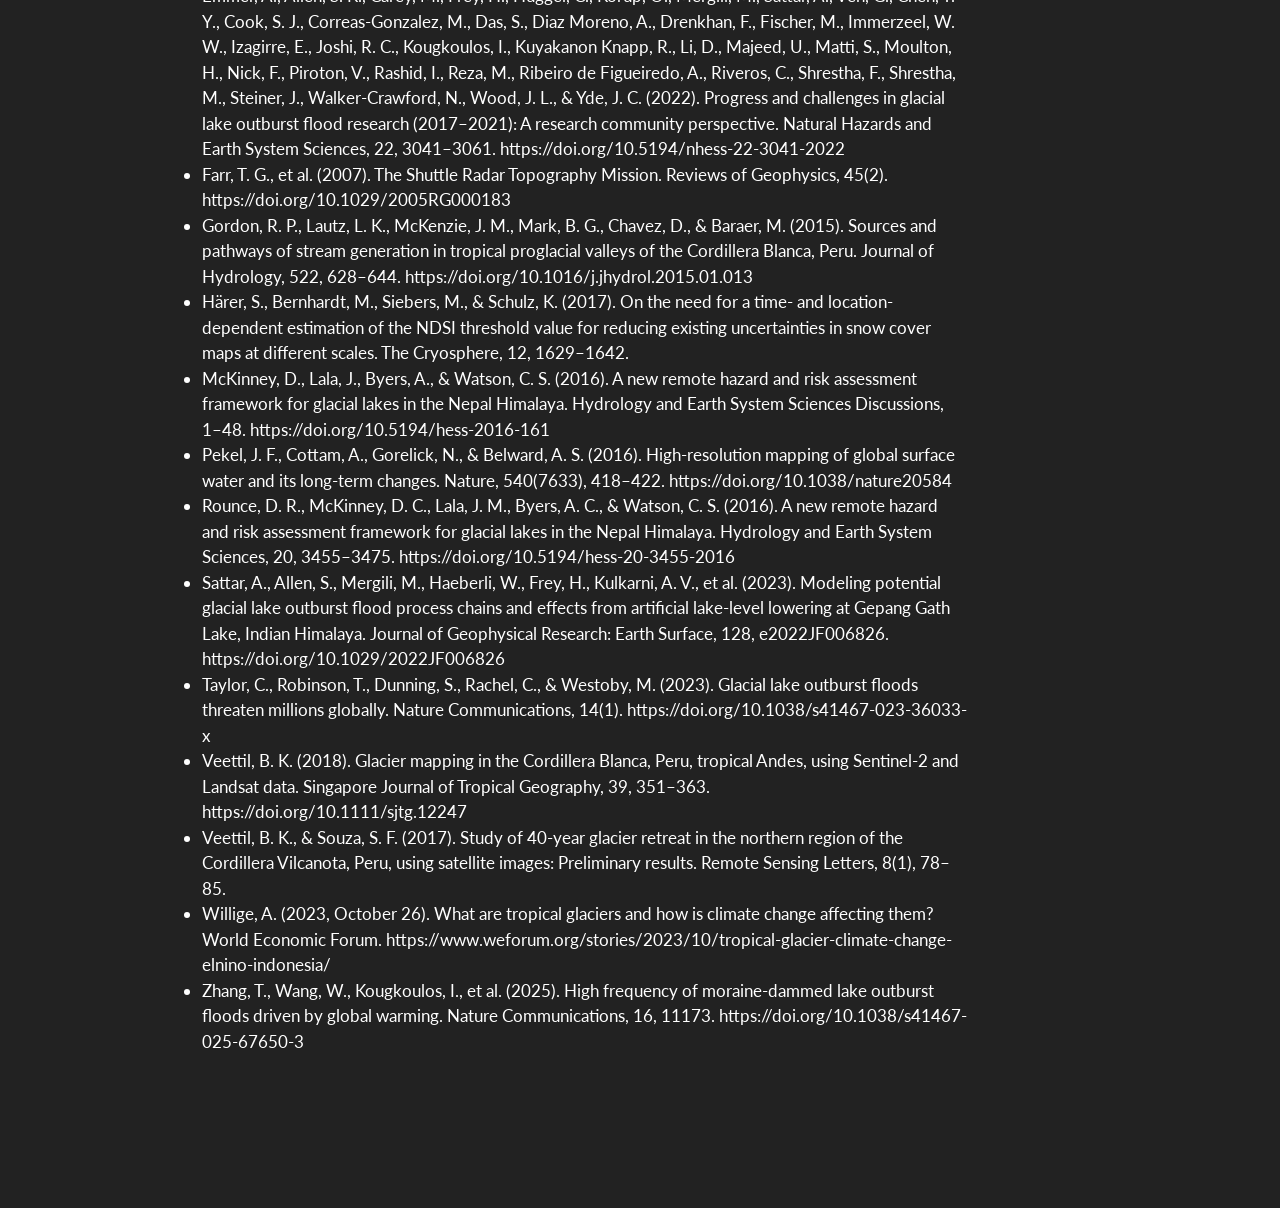
==== commit a1b7f1a6: "Bibliography update" ====
--- a/docs/index.html
+++ b/docs/index.html
@@ -2,7 +2,7 @@
 <html xmlns="http://www.w3.org/1999/xhtml" lang="en" xml:lang="en"><head>
 
 <meta charset="utf-8">
-<meta name="generator" content="quarto-1.8.25">
+<meta name="generator" content="quarto-1.8.27">
 
 <meta name="viewport" content="width=device-width, initial-scale=1.0, user-scalable=yes">
 
@@ -75,8 +75,8 @@
 <script src="site_libs/quarto-html/tippy.umd.min.js"></script>
 <script src="site_libs/quarto-html/anchor.min.js"></script>
 <link href="site_libs/quarto-html/tippy.css" rel="stylesheet">
-<link href="site_libs/quarto-html/quarto-syntax-highlighting-7b89279ff1a6dce999919e0e67d4d9ec.css" rel="stylesheet" class="quarto-color-scheme" id="quarto-text-highlighting-styles">
-<link href="site_libs/quarto-html/quarto-syntax-highlighting-dark-707d8167ce6003fca903bfe2be84ab7f.css" rel="stylesheet" class="quarto-color-scheme quarto-color-alternate" id="quarto-text-highlighting-styles">
+<link href="site_libs/quarto-html/quarto-syntax-highlighting-ed96de9b727972fe78a7b5d16c58bf87.css" rel="stylesheet" class="quarto-color-scheme" id="quarto-text-highlighting-styles">
+<link href="site_libs/quarto-html/quarto-syntax-highlighting-dark-4d9afe2b8d18ee9fa5d0d57b5ed4214d.css" rel="stylesheet" class="quarto-color-scheme quarto-color-alternate" id="quarto-text-highlighting-styles">
 <script src="site_libs/bootstrap/bootstrap.min.js"></script>
 <link href="site_libs/bootstrap/bootstrap-icons.css" rel="stylesheet">
 <link href="site_libs/bootstrap/bootstrap-be36e18412ce3dc3129007cb59d94232.min.css" rel="stylesheet" append-hash="true" class="quarto-color-scheme" id="quarto-bootstrap" data-mode="light">
@@ -326,8 +326,6 @@
     <nav class="navbar navbar-expand-lg " data-bs-theme="dark">
       <div class="navbar-container container-fluid">
       <div class="navbar-brand-container mx-auto">
-    <a href="./index.html" class="navbar-brand navbar-brand-logo">
-    </a>
     <a class="navbar-brand" href="./index.html">
     <span class="navbar-title">CASA0025 Final Assessment</span>
     </a>
@@ -1414,23 +1412,23 @@
 <section id="bibliography" class="level2">
 <h2 class="anchored" data-anchor-id="bibliography">Bibliography</h2>
 <ul>
-<li>Chevallier, P., Pouyaud, B., Suarez, W. and Condom, T. (2011) ‘Climate change threats to environment in the tropical Andes: glaciers and water resources’, Regional Environmental Change, 11(S1), pp.&nbsp;179–187. https://doi.org/10.1007/s10113-010-0177-6</li>
-<li>Gordon, R.P., Lautz, L.K., McKenzie, J.M., Mark, B.G., Chavez, D. and Baraer, M. (2015) ‘Sources and pathways of stream generation in tropical proglacial valleys of the Cordillera Blanca, Peru’, Journal of Hydrology, 522, pp.&nbsp;628–644. https://doi.org/10.1016/j.jhydrol.2015.01.013</li>
-<li>Pekel, J.F., Cottam, A., Gorelick, N. and Belward, A.S. (2016) ‘High-resolution mapping of global surface water and its long-term changes’, Nature, 540(7633), pp.&nbsp;418–422. https://doi.org/10.1038/nature20584 (Available on GEE as: JRC/GSW1_4/MonthlyHistory and JRC/GSW1_4/GlobalSurfaceWater).</li>
-<li>Farr, T.G. et al.&nbsp;(2007) ‘The Shuttle Radar Topography Mission’, Reviews of Geophysics, 45(2). https://doi.org/10.1029/2005RG000183 (Available on GEE as: USGS/SRTMGL1_003).</li>
-<li>McKinney, D., Lala, J., Byers, A. and Watson, C.S. (2016) ‘A new remote hazard and risk assessment framework for glacial lakes in the Nepal Himalaya’, Hydrology and Earth System Sciences Discussions, pp.&nbsp;1–48. https://doi.org/10.5194/hess-2016-161</li>
-<li>Rounce, D.R., McKinney, D.C., Lala, J.M., Byers, A.C. and Watson, C.S. (2016) ‘A new remote hazard and risk assessment framework for glacial lakes in the Nepal Himalaya’, Hydrology and Earth System Sciences, 20, pp.&nbsp;3455–3475. https://doi.org/10.5194/hess-20-3455-2016.</li>
-<li>Carey, M., Huggel, C., Bury, J. et al.&nbsp;(2012) ‘An integrated socio-environmental framework for glacier hazard management and climate change adaptation: lessons from Lake 513, Cordillera Blanca, Peru’, Climatic Change, 112, pp.&nbsp;733–767. https://doi.org/10.1007/s10584-011-0249-8</li>
-<li>Sattar, A., Allen, S., Mergili, M., Haeberli, W., Frey, H., Kulkarni, A.V. et al.&nbsp;(2023) ‘Modeling potential glacial lake outburst flood process chains and effects from artificial lake-level lowering at Gepang Gath Lake, Indian Himalaya’, Journal of Geophysical Research: Earth Surface, 128, e2022JF006826. https://doi.org/10.1029/2022JF006826</li>
-<li>Veettil, B.K. (2018) ‘Glacier mapping in the Cordillera Blanca, Peru, tropical Andes, using Sentinel-2 and Landsat data’, Singapore Journal of Tropical Geography, 39, pp.&nbsp;351–363. https://doi.org/10.1111/sjtg.12247</li>
-<li>Veettil, B.K. and Souza, S.F. (2017) ‘Study of 40-year glacier retreat in the northern region of the Cordillera Vilcanota, Peru, using satellite images: preliminary results’, Remote Sensing Letters, 8(1), pp.&nbsp;78–85.</li>
-<li>Cárdenas, S.M., Ruiz, D.P. and Duarte, B.A. (2024) ‘North Andean glacier retreat: a comprehensive analysis using satellite Earth observation data’, in IGARSS 2024 – 2024 IEEE International Geoscience and Remote Sensing Symposium. IEEE, pp.&nbsp;53–57.</li>
-<li>Härer, S., Bernhardt, M., Siebers, M. and Schulz, K. (2017) ‘On the need for a time- and location-dependent estimation of the NDSI threshold value for reducing existing uncertainties in snow cover maps at different scales’, The Cryosphere, 12, pp.&nbsp;1629–1642.</li>
-<li>Emmer, A. (2018) ‘GLOFs in the WOS: bibliometrics, geographies and global trends of research on glacial lake outburst floods (Web of Science, 1979–2016)’, Natural Hazards and Earth System Sciences, 18, pp.&nbsp;813–827.</li>
-<li>Emmer, A., Allen, S.K., Carey, M., Frey, H., Huggel, C., Korup, O., Mergili, M., Sattar, A., Veh, G., Chen, T.Y., Cook, S.J., Correas-Gonzalez, M., Das, S., Diaz Moreno, A., Drenkhan, F., Fischer, M., Immerzeel, W.W., Izagirre, E., Joshi, R.C., Kougkoulos, I., Kuyakanon Knapp, R., Li, D., Majeed, U., Matti, S., Moulton, H., Nick, F., Piroton, V., Rashid, I., Reza, M., Ribeiro de Figueiredo, A., Riveros, C., Shrestha, F., Shrestha, M., Steiner, J., Walker-Crawford, N., Wood, J.L. and Yde, J.C. (2022) ‘Progress and challenges in glacial lake outburst flood research (2017–2021): a research community perspective’, Natural Hazards and Earth System Sciences, 22, pp.&nbsp;3041–3061. https://doi.org/10.5194/nhess-22-3041-2022</li>
-<li>Taylor, C., Robinson, T., Dunning, S., Rachel, C. and Westoby, M. (2023) ‘Glacial lake outburst floods threaten millions globally’, Nature Communications, 14(1). https://doi.org/10.1038/s41467-023-36033-x</li>
-<li>Zhang, T., Wang, W., Kougkoulos, I. et al.&nbsp;(2025) ‘High frequency of moraine-dammed lake outburst floods driven by global warming’, Nature Communications, 16, 11173. https://doi.org/10.1038/s41467-025-67650-3</li>
-<li>Willige, A. (2023) What are tropical glaciers and how is climate change affecting them? World Economic Forum, 26 October. Available at: https://www.weforum.org/stories/2023/10/tropical-glacier-climate-change-elnino-indonesia/ (Accessed: 24 April 2026).</li>
+<li>Cárdenas, S. M., Ruiz, D. P., &amp; Duarte, B. A. (2024). North Andean glacier retreat: A comprehensive analysis using satellite Earth observation data. In IGARSS 2024 – 2024 IEEE International Geoscience and Remote Sensing Symposium (pp.&nbsp;53–57). IEEE.</li>
+<li>Carey, M., Huggel, C., Bury, J., et al.&nbsp;(2012). An integrated socio-environmental framework for glacier hazard management and climate change adaptation: Lessons from Lake 513, Cordillera Blanca, Peru. Climatic Change, 112, 733–767. https://doi.org/10.1007/s10584-011-0249-8</li>
+<li>Chevallier, P., Pouyaud, B., Suarez, W., &amp; Condom, T. (2011). Climate change threats to environment in the tropical Andes: Glaciers and water resources. Regional Environmental Change, 11(S1), 179–187. https://doi.org/10.1007/s10113-010-0177-6</li>
+<li>Emmer, A. (2018). GLOFs in the WOS: Bibliometrics, geographies and global trends of research on glacial lake outburst floods (Web of Science, 1979–2016). Natural Hazards and Earth System Sciences, 18, 813–827.</li>
+<li>Emmer, A., Allen, S. K., Carey, M., Frey, H., Huggel, C., Korup, O., Mergili, M., Sattar, A., Veh, G., Chen, T. Y., Cook, S. J., Correas-Gonzalez, M., Das, S., Diaz Moreno, A., Drenkhan, F., Fischer, M., Immerzeel, W. W., Izagirre, E., Joshi, R. C., Kougkoulos, I., Kuyakanon Knapp, R., Li, D., Majeed, U., Matti, S., Moulton, H., Nick, F., Piroton, V., Rashid, I., Reza, M., Ribeiro de Figueiredo, A., Riveros, C., Shrestha, F., Shrestha, M., Steiner, J., Walker-Crawford, N., Wood, J. L., &amp; Yde, J. C. (2022). Progress and challenges in glacial lake outburst flood research (2017–2021): A research community perspective. Natural Hazards and Earth System Sciences, 22, 3041–3061. https://doi.org/10.5194/nhess-22-3041-2022</li>
+<li>Farr, T. G., et al.&nbsp;(2007). The Shuttle Radar Topography Mission. Reviews of Geophysics, 45(2). https://doi.org/10.1029/2005RG000183</li>
+<li>Gordon, R. P., Lautz, L. K., McKenzie, J. M., Mark, B. G., Chavez, D., &amp; Baraer, M. (2015). Sources and pathways of stream generation in tropical proglacial valleys of the Cordillera Blanca, Peru. Journal of Hydrology, 522, 628–644. https://doi.org/10.1016/j.jhydrol.2015.01.013</li>
+<li>Härer, S., Bernhardt, M., Siebers, M., &amp; Schulz, K. (2017). On the need for a time- and location-dependent estimation of the NDSI threshold value for reducing existing uncertainties in snow cover maps at different scales. The Cryosphere, 12, 1629–1642.</li>
+<li>McKinney, D., Lala, J., Byers, A., &amp; Watson, C. S. (2016). A new remote hazard and risk assessment framework for glacial lakes in the Nepal Himalaya. Hydrology and Earth System Sciences Discussions, 1–48. https://doi.org/10.5194/hess-2016-161</li>
+<li>Pekel, J. F., Cottam, A., Gorelick, N., &amp; Belward, A. S. (2016). High-resolution mapping of global surface water and its long-term changes. Nature, 540(7633), 418–422. https://doi.org/10.1038/nature20584</li>
+<li>Rounce, D. R., McKinney, D. C., Lala, J. M., Byers, A. C., &amp; Watson, C. S. (2016). A new remote hazard and risk assessment framework for glacial lakes in the Nepal Himalaya. Hydrology and Earth System Sciences, 20, 3455–3475. https://doi.org/10.5194/hess-20-3455-2016</li>
+<li>Sattar, A., Allen, S., Mergili, M., Haeberli, W., Frey, H., Kulkarni, A. V., et al.&nbsp;(2023). Modeling potential glacial lake outburst flood process chains and effects from artificial lake-level lowering at Gepang Gath Lake, Indian Himalaya. Journal of Geophysical Research: Earth Surface, 128, e2022JF006826. https://doi.org/10.1029/2022JF006826</li>
+<li>Taylor, C., Robinson, T., Dunning, S., Rachel, C., &amp; Westoby, M. (2023). Glacial lake outburst floods threaten millions globally. Nature Communications, 14(1). https://doi.org/10.1038/s41467-023-36033-x</li>
+<li>Veettil, B. K. (2018). Glacier mapping in the Cordillera Blanca, Peru, tropical Andes, using Sentinel-2 and Landsat data. Singapore Journal of Tropical Geography, 39, 351–363. https://doi.org/10.1111/sjtg.12247</li>
+<li>Veettil, B. K., &amp; Souza, S. F. (2017). Study of 40-year glacier retreat in the northern region of the Cordillera Vilcanota, Peru, using satellite images: Preliminary results. Remote Sensing Letters, 8(1), 78–85.</li>
+<li>Willige, A. (2023, October 26). What are tropical glaciers and how is climate change affecting them? World Economic Forum. https://www.weforum.org/stories/2023/10/tropical-glacier-climate-change-elnino-indonesia/</li>
+<li>Zhang, T., Wang, W., Kougkoulos, I., et al.&nbsp;(2025). High frequency of moraine-dammed lake outburst floods driven by global warming. Nature Communications, 16, 11173. https://doi.org/10.1038/s41467-025-67650-3</li>
 </ul>
 
 
--- a/docs/site_libs/quarto-html/quarto-syntax-highlighting-ed96de9b727972fe78a7b5d16c58bf87.css
+++ b/docs/site_libs/quarto-html/quarto-syntax-highlighting-ed96de9b727972fe78a7b5d16c58bf87.css
@@ -0,0 +1,236 @@
+/* quarto syntax highlight colors */
+:root {
+  --quarto-hl-ot-color: #003B4F;
+  --quarto-hl-at-color: #657422;
+  --quarto-hl-ss-color: #20794D;
+  --quarto-hl-an-color: #5E5E5E;
+  --quarto-hl-fu-color: #4758AB;
+  --quarto-hl-st-color: #20794D;
+  --quarto-hl-cf-color: #003B4F;
+  --quarto-hl-op-color: #5E5E5E;
+  --quarto-hl-er-color: #AD0000;
+  --quarto-hl-bn-color: #AD0000;
+  --quarto-hl-al-color: #AD0000;
+  --quarto-hl-va-color: #111111;
+  --quarto-hl-bu-color: inherit;
+  --quarto-hl-ex-color: inherit;
+  --quarto-hl-pp-color: #AD0000;
+  --quarto-hl-in-color: #5E5E5E;
+  --quarto-hl-vs-color: #20794D;
+  --quarto-hl-wa-color: #5E5E5E;
+  --quarto-hl-do-color: #5E5E5E;
+  --quarto-hl-im-color: #00769E;
+  --quarto-hl-ch-color: #20794D;
+  --quarto-hl-dt-color: #AD0000;
+  --quarto-hl-fl-color: #AD0000;
+  --quarto-hl-co-color: #5E5E5E;
+  --quarto-hl-cv-color: #5E5E5E;
+  --quarto-hl-cn-color: #8f5902;
+  --quarto-hl-sc-color: #5E5E5E;
+  --quarto-hl-dv-color: #AD0000;
+  --quarto-hl-kw-color: #003B4F;
+}
+
+/* other quarto variables */
+:root {
+  --quarto-font-monospace: SFMono-Regular, Menlo, Monaco, Consolas, "Liberation Mono", "Courier New", monospace;
+}
+
+/* syntax highlight based on Pandoc's rules */
+pre > code.sourceCode > span {
+  color: #003B4F;
+}
+
+code.sourceCode > span {
+  color: #003B4F;
+}
+
+div.sourceCode,
+div.sourceCode pre.sourceCode {
+  color: #003B4F;
+}
+
+/* Normal */
+code span {
+  color: #003B4F;
+}
+
+/* Alert */
+code span.al {
+  color: #AD0000;
+  font-style: inherit;
+}
+
+/* Annotation */
+code span.an {
+  color: #5E5E5E;
+  font-style: inherit;
+}
+
+/* Attribute */
+code span.at {
+  color: #657422;
+  font-style: inherit;
+}
+
+/* BaseN */
+code span.bn {
+  color: #AD0000;
+  font-style: inherit;
+}
+
+/* BuiltIn */
+code span.bu {
+  font-style: inherit;
+}
+
+/* ControlFlow */
+code span.cf {
+  color: #003B4F;
+  font-weight: bold;
+  font-style: inherit;
+}
+
+/* Char */
+code span.ch {
+  color: #20794D;
+  font-style: inherit;
+}
+
+/* Constant */
+code span.cn {
+  color: #8f5902;
+  font-style: inherit;
+}
+
+/* Comment */
+code span.co {
+  color: #5E5E5E;
+  font-style: inherit;
+}
+
+/* CommentVar */
+code span.cv {
+  color: #5E5E5E;
+  font-style: italic;
+}
+
+/* Documentation */
+code span.do {
+  color: #5E5E5E;
+  font-style: italic;
+}
+
+/* DataType */
+code span.dt {
+  color: #AD0000;
+  font-style: inherit;
+}
+
+/* DecVal */
+code span.dv {
+  color: #AD0000;
+  font-style: inherit;
+}
+
+/* Error */
+code span.er {
+  color: #AD0000;
+  font-style: inherit;
+}
+
+/* Extension */
+code span.ex {
+  font-style: inherit;
+}
+
+/* Float */
+code span.fl {
+  color: #AD0000;
+  font-style: inherit;
+}
+
+/* Function */
+code span.fu {
+  color: #4758AB;
+  font-style: inherit;
+}
+
+/* Import */
+code span.im {
+  color: #00769E;
+  font-style: inherit;
+}
+
+/* Information */
+code span.in {
+  color: #5E5E5E;
+  font-style: inherit;
+}
+
+/* Keyword */
+code span.kw {
+  color: #003B4F;
+  font-weight: bold;
+  font-style: inherit;
+}
+
+/* Operator */
+code span.op {
+  color: #5E5E5E;
+  font-style: inherit;
+}
+
+/* Other */
+code span.ot {
+  color: #003B4F;
+  font-style: inherit;
+}
+
+/* Preprocessor */
+code span.pp {
+  color: #AD0000;
+  font-style: inherit;
+}
+
+/* SpecialChar */
+code span.sc {
+  color: #5E5E5E;
+  font-style: inherit;
+}
+
+/* SpecialString */
+code span.ss {
+  color: #20794D;
+  font-style: inherit;
+}
+
+/* String */
+code span.st {
+  color: #20794D;
+  font-style: inherit;
+}
+
+/* Variable */
+code span.va {
+  color: #111111;
+  font-style: inherit;
+}
+
+/* VerbatimString */
+code span.vs {
+  color: #20794D;
+  font-style: inherit;
+}
+
+/* Warning */
+code span.wa {
+  color: #5E5E5E;
+  font-style: italic;
+}
+
+.prevent-inlining {
+  content: "</";
+}
+
+/*# sourceMappingURL=0920dd6d7437995b8cdf7429764427b1.css.map */
--- a/docs/site_libs/quarto-html/quarto-syntax-highlighting-dark-4d9afe2b8d18ee9fa5d0d57b5ed4214d.css
+++ b/docs/site_libs/quarto-html/quarto-syntax-highlighting-dark-4d9afe2b8d18ee9fa5d0d57b5ed4214d.css
@@ -0,0 +1,219 @@
+/* quarto syntax highlight colors */
+:root {
+  --quarto-hl-al-color: #f07178;
+  --quarto-hl-an-color: #d4d0ab;
+  --quarto-hl-at-color: #00e0e0;
+  --quarto-hl-bn-color: #d4d0ab;
+  --quarto-hl-bu-color: #abe338;
+  --quarto-hl-ch-color: #abe338;
+  --quarto-hl-co-color: #f8f8f2;
+  --quarto-hl-cv-color: #ffd700;
+  --quarto-hl-cn-color: #ffd700;
+  --quarto-hl-cf-color: #ffa07a;
+  --quarto-hl-dt-color: #ffa07a;
+  --quarto-hl-dv-color: #d4d0ab;
+  --quarto-hl-do-color: #f8f8f2;
+  --quarto-hl-er-color: #f07178;
+  --quarto-hl-ex-color: #00e0e0;
+  --quarto-hl-fl-color: #d4d0ab;
+  --quarto-hl-fu-color: #ffa07a;
+  --quarto-hl-im-color: #abe338;
+  --quarto-hl-in-color: #d4d0ab;
+  --quarto-hl-kw-color: #ffa07a;
+  --quarto-hl-op-color: #ffa07a;
+  --quarto-hl-ot-color: #00e0e0;
+  --quarto-hl-pp-color: #dcc6e0;
+  --quarto-hl-re-color: #00e0e0;
+  --quarto-hl-sc-color: #abe338;
+  --quarto-hl-ss-color: #abe338;
+  --quarto-hl-st-color: #abe338;
+  --quarto-hl-va-color: #00e0e0;
+  --quarto-hl-vs-color: #abe338;
+  --quarto-hl-wa-color: #dcc6e0;
+}
+
+/* other quarto variables */
+:root {
+  --quarto-font-monospace: SFMono-Regular, Menlo, Monaco, Consolas, "Liberation Mono", "Courier New", monospace;
+}
+
+/* syntax highlight based on Pandoc's rules */
+pre > code.sourceCode > span {
+  color: #f8f8f2;
+}
+
+code.sourceCode > span {
+  color: #f8f8f2;
+}
+
+div.sourceCode,
+div.sourceCode pre.sourceCode {
+  color: #f8f8f2;
+}
+
+/* Normal */
+code span {
+  color: #f8f8f2;
+}
+
+/* Alert */
+code span.al {
+  color: #f07178;
+}
+
+/* Annotation */
+code span.an {
+  color: #d4d0ab;
+}
+
+/* Attribute */
+code span.at {
+  color: #00e0e0;
+}
+
+/* BaseN */
+code span.bn {
+  color: #d4d0ab;
+}
+
+/* BuiltIn */
+code span.bu {
+  color: #abe338;
+}
+
+/* ControlFlow */
+code span.cf {
+  font-weight: bold;
+  color: #ffa07a;
+}
+
+/* Char */
+code span.ch {
+  color: #abe338;
+}
+
+/* Constant */
+code span.cn {
+  color: #ffd700;
+}
+
+/* Comment */
+code span.co {
+  font-style: italic;
+  color: #f8f8f2;
+}
+
+/* CommentVar */
+code span.cv {
+  color: #ffd700;
+}
+
+/* Documentation */
+code span.do {
+  color: #f8f8f2;
+}
+
+/* DataType */
+code span.dt {
+  color: #ffa07a;
+}
+
+/* DecVal */
+code span.dv {
+  color: #d4d0ab;
+}
+
+/* Error */
+code span.er {
+  color: #f07178;
+  text-decoration: underline;
+}
+
+/* Extension */
+code span.ex {
+  font-weight: bold;
+  color: #00e0e0;
+}
+
+/* Float */
+code span.fl {
+  color: #d4d0ab;
+}
+
+/* Function */
+code span.fu {
+  color: #ffa07a;
+}
+
+/* Import */
+code span.im {
+  color: #abe338;
+}
+
+/* Information */
+code span.in {
+  color: #d4d0ab;
+}
+
+/* Keyword */
+code span.kw {
+  font-weight: bold;
+  color: #ffa07a;
+}
+
+/* Operator */
+code span.op {
+  color: #ffa07a;
+}
+
+/* Other */
+code span.ot {
+  color: #00e0e0;
+}
+
+/* Preprocessor */
+code span.pp {
+  color: #dcc6e0;
+}
+
+/* RegionMarker */
+code span.re {
+  background-color: #f8f8f2;
+  color: #00e0e0;
+}
+
+/* SpecialChar */
+code span.sc {
+  color: #abe338;
+}
+
+/* SpecialString */
+code span.ss {
+  color: #abe338;
+}
+
+/* String */
+code span.st {
+  color: #abe338;
+}
+
+/* Variable */
+code span.va {
+  color: #00e0e0;
+}
+
+/* VerbatimString */
+code span.vs {
+  color: #abe338;
+}
+
+/* Warning */
+code span.wa {
+  color: #dcc6e0;
+}
+
+.prevent-inlining {
+  content: "</";
+}
+
+/*# sourceMappingURL=86edf53ecdff796acf02dbceed379426.css.map */
